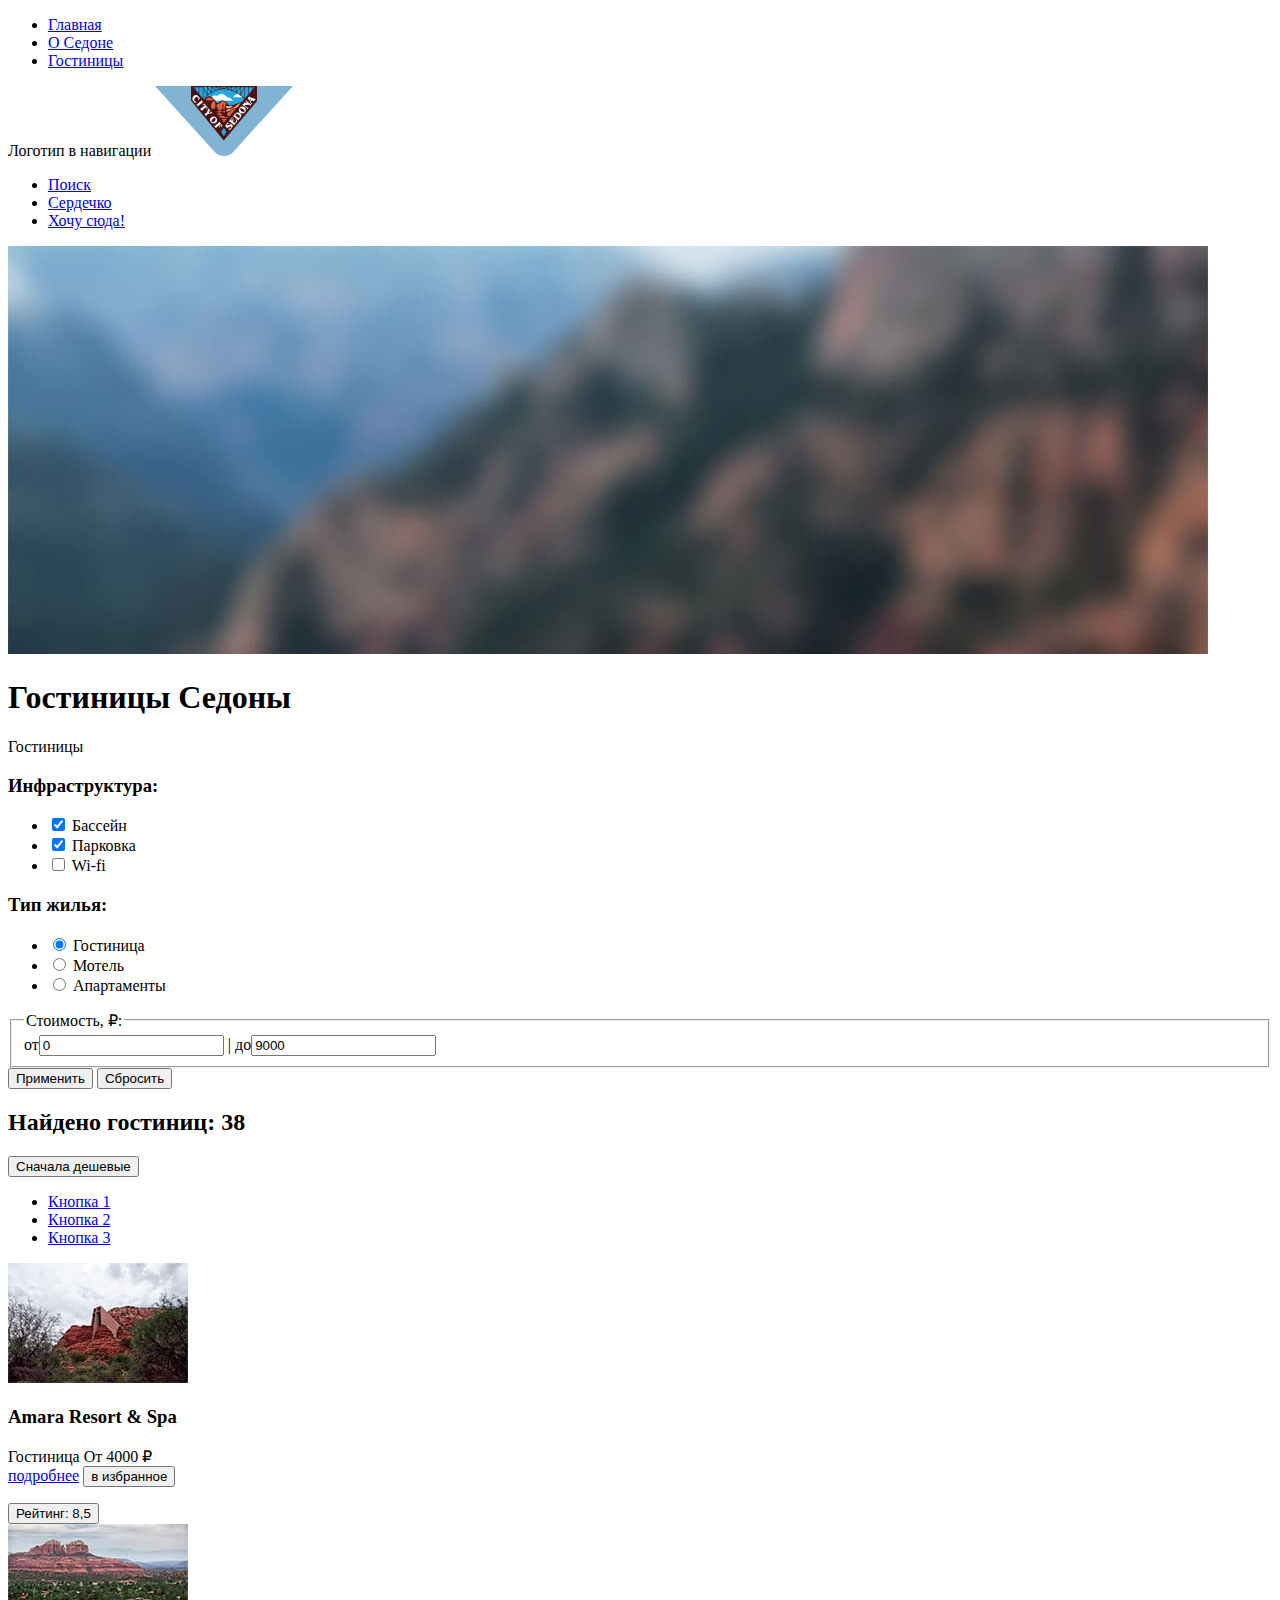
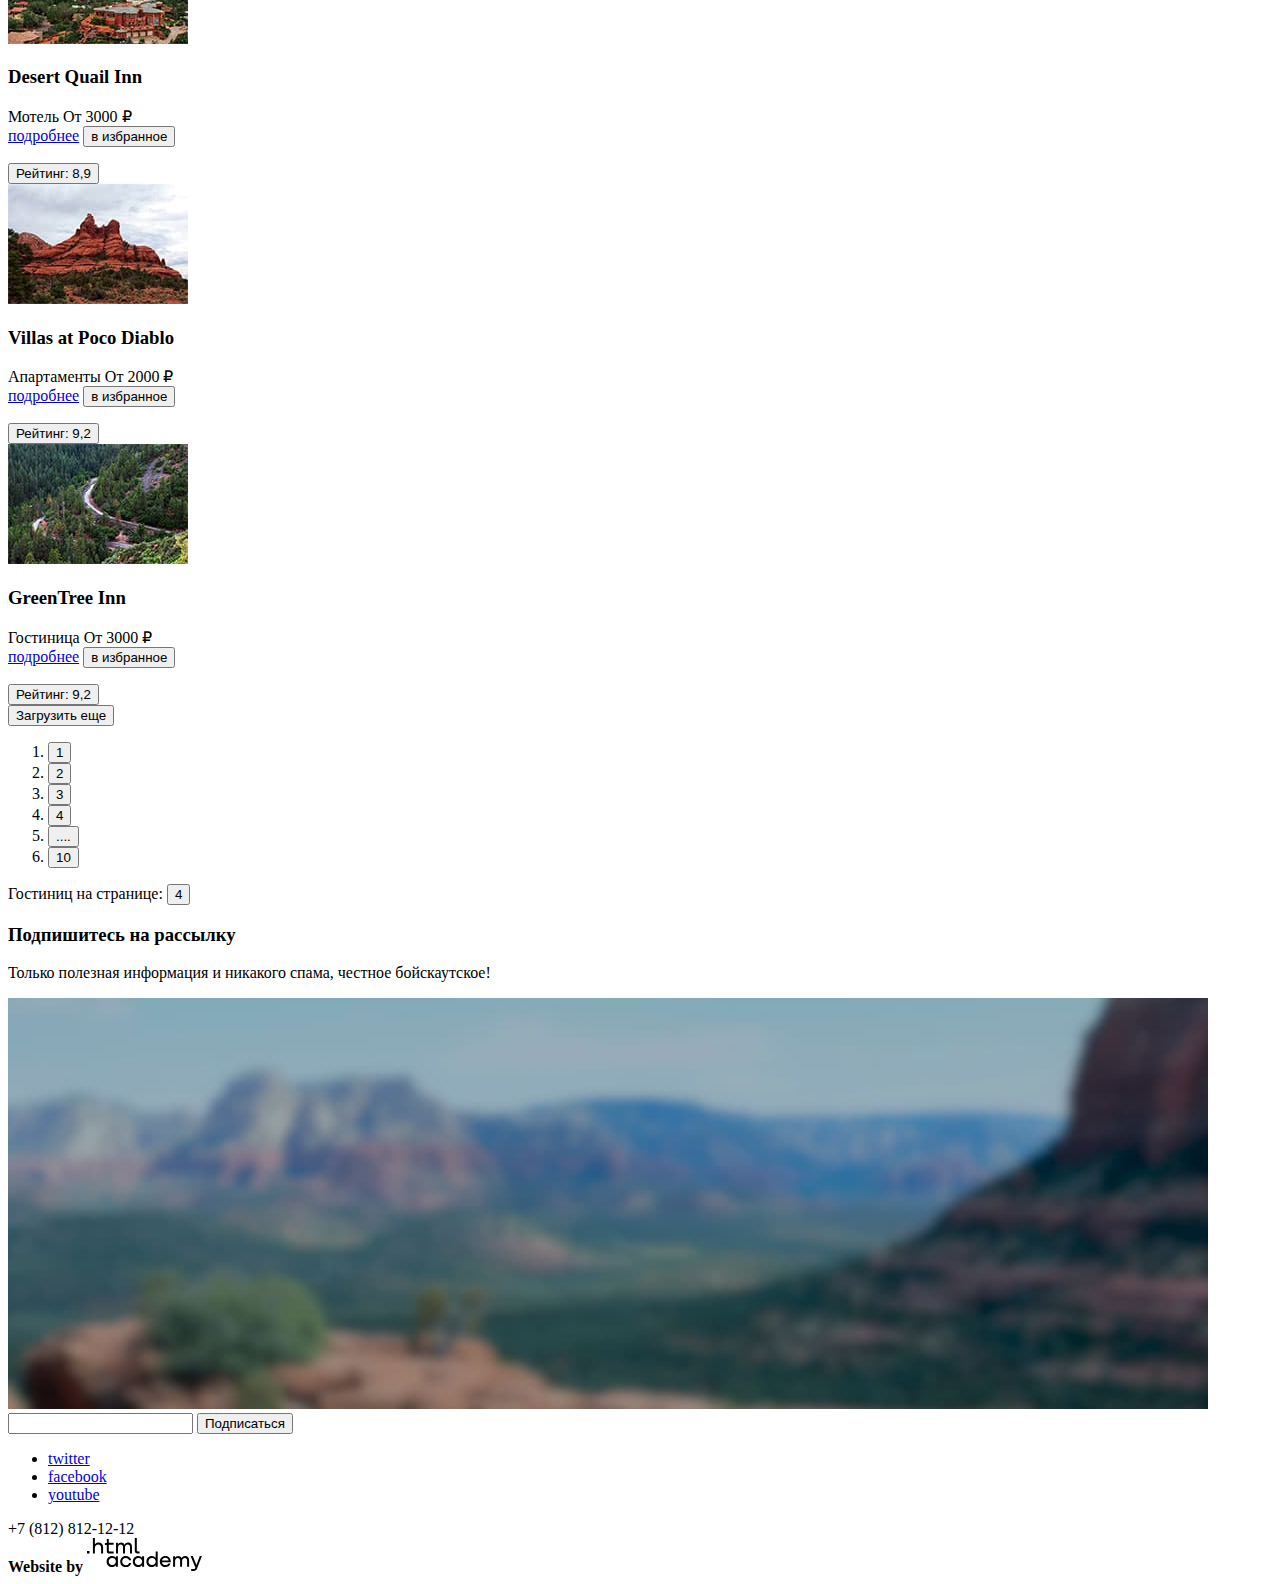
==== catalog.html @ 169a9fcb "Добавление графики и базовая стилизация" ====
<!DOCTYPE html>
<html lang="ru">
  <head>
    <meta charset="utf-8">
    <title>Каталог Седона</title>
  </head>
  <body>
    <header class="page-header">
      <nav class="navigation">
        <ul class="navigation-list">
          <li class="navigation-item">
            <a class="navigation-link" href="about.html">
              Главная
            </a>
          </li>
          <li class="navigation-item">
            <a class="navigation-link" href="catalog.html">
              О Седоне
            </a>
          </li>
          <li class="navigation-item">
            <a class="navigation-link" href="faq.html">
              Гостиницы
            </a>
          </li>
        </ul>
       
        <div class="navigation-item-logo">
          <span class="vissually-hidden">
            Логотип в навигации    
          </span>
          <a class="navigation-link-logo">
            <img class="navigation-logo" src="img/logo-sedona.svg" width="138" height="70" alt="Логотип">
          </a>
        </div>

        <ul class="navigation-list navigation-user">
          <li class="navigation-item">
            <a class="navigation-link" href="#">
              <span class="vissually-hidden">
                Поиск
              </span>
            </a>
          </li>
          <li class="navigation-item">
            <a class="navigation-link" href="#">
              <span class="vissually-hidden">
                Сердечко
              </span>
            </a>
          </li>
          <li class="navigation-item">
            <a class="navigation-link" href="#">
              <span class="vissually-hidden">
                Хочу сюда!
              </span>
            </a>
          </li>
        </ul>
      </nav>
    </header>

    <main class="page-catalog">
      <section class="filters">
        <img src="img/catalog/catalog-background.jpg" width="1200" height="408" alt="Фон «Sedona»">
        <h1>Гостиницы Седоны</h1>
        <p>Гостиницы</p>
        <form class="filters-form">    
          <div class="filters-infrastructure">
            <h3>Инфраструктура:</h3>
            <ul class="filters-list">
              <li class="filters-item">
                <input class="filters-input" type="checkbox" name="waterpool" id="filters-waterpool" checked>
                <label for="filters-waterpool">Бассейн</label>
              </li>
              <li class="filters-item">
                <input class="filters-input" type="checkbox" name="parking" id="filters-parking" checked>
                <label for="filters-parking">Парковка</label>                
              </li>
              <li class="filters-item">
                <input class="filters-input" type="checkbox" name="wi-fi" id="filters-wi-fi">
                <label for="filters-wi-fi">Wi-fi</label>                  
              </li>
            </ul>
          </div>

          <div class="filters-housing">
            <h3>Тип жилья:</h3>
            <ul class="filters-list">
              <li class="filters-item">
                <input class="filters-input" type="radio" name="waterpool" id="filters-waterpool" checked>
                <label for="filters-waterpool">Гостиница</label>
              </li>
              <li class="filters-item">
                <input class="filters-input" type="radio" name="parking" id="filters-parking">
                <label for="filters-parking">Мотель</label>                
              </li>
              <li class="filters-item">
                <input class="filters-input" type="radio" name="wi-fi" id="filters-wi-fi">
                <label for="filters-wi-fi">Апартаменты</label>                  
              </li>
            </ul>
          </div>

          <fieldset class="filters-by-price">
            <legend>Стоимость, ₽:</legend>
              <div class="filters-range">
                <div class="price-controls">
                  <label class="min-price">от<input name="min-price" type="text" value="0"></label> 
                  <span>|</span>
                  <label class="max-price">до<input name="max-price" type="text" value="9000"></label>
                </div>
                <div class="range-controls">
                  <div class="scale">
                    <div class="bar"></div>
                  </div>
                  <div class="toggle toggle-min"></div>
                  <div class="toggle toggle-max"></div>
                </div>
              </div>
          </fieldset>
        </form>  
        <div class="filters-button">
          <button class="button" type="submit">Применить</button>
          <button class="button" type="submit">Сбросить</button>
        </div>
      </section>
        
      <section class="sorting-block">      
        <h2>Найдено гостиниц: 38</h2>
        <div class="sorting-by-price">
          <button>Сначала дешевые</button>
        </div>
        <ul class="sorting-list">
          <li class="sorting-item">
            <a class="sorting-link" href="#">Кнопка 1</a>
          </li>
          <li class="sorting-item">
            <a class="sorting-link" href="#">Кнопка 2</a>
          </li>
          <li class="sorting-item">
            <a class="sorting-link" href="#">Кнопка 3</a>
          </li>
        </ul>
      </section>

      <section class="gallery">
        <section class="gallery-list">
          <div class="gallery-img">
            <img src="img/catalog/hotel-1.jpg" width="180" height="120" alt="Amara Resort & Spa">
          </div>
          <div class="gallery-item">
            <h3 class="gallery-title">Amara Resort & Spa</h3>
            <span class="gallery-hotel">Гостиница</span>
            <span class="gallery-hotel-price">От 4000 ₽</span>
          </div>
          <div class="gallery-hotel-info">
            <span class="gallery-details"><a href="#">подробнее</a></span>
            <span class="gallery-booking"><button class="button" type="submit">в избранное</button></span>
          </div>
          <div class="gallery-hotel-rating">
            <p class="gallery-rating-stars"></p>
            <button type="button" class="button">Рейтинг: 8,5</button>
          </div>    
        </section>

        <section class="gallery-list">
          <div class="gallery-img">
            <img src="img/catalog/hotel-2.jpg" width="180" height="120" alt="Desert Quail Inn">
          </div>
          <div class="gallery-item">
            <h3 class="gallery-title">Desert Quail Inn</h3>
            <span class="gallery-hotel">Мотель</span>
            <span class="gallery-hotel-price">От 3000 ₽</span>
          </div>
          <div class="gallery-hotel-info">
            <span class="gallery-details"><a href="#">подробнее</a></span>
            <span class="gallery-booking"><button class="button" type="submit">в избранное</button></span>
          </div>
          <div class="gallery-hotel-rating">
            <p class="gallery-rating-stars"></p>
            <button type="button" class="button">Рейтинг: 8,9</button>
          </div>    
        </section>

        <section class="gallery-list">
          <div class="gallery-img">
            <img src="img/catalog/hotel-3.jpg" width="180" height="120" alt="Villas at Poco Diablo">
          </div>
          <div class="gallery-item">
            <h3 class="gallery-title">Villas at Poco Diablo</h3>
            <span class="gallery-hotel">Апартаменты</span>
            <span class="gallery-hotel-price">От 2000 ₽</span>
          </div>
          <div class="gallery-hotel-info">
            <span class="gallery-details"><a href="#">подробнее</a></span>
            <span class="gallery-booking"><button class="button" type="submit">в избранное</button></span>
          </div>
          <div class="gallery-hotel-rating">
            <p class="gallery-rating-stars"></p>
            <button type="button" class="button">Рейтинг: 9,2</button>
          </div>    
        </section>

        <section class="gallery-list">
          <div class="gallery-img">
            <img src="img/catalog/hotel-4.jpg" width="180" height="120" alt="GreenTree Inn">
          </div>
          <div class="gallery-item">
            <h3 class="gallery-title">GreenTree Inn</h3>
            <span class="gallery-hotel">Гостиница</span>
            <span class="gallery-hotel-price">От 3000 ₽</span>
          </div>
          <div class="gallery-hotel-info">
            <span class="gallery-details"><a href="#">подробнее</a></span>
            <span class="gallery-booking"><button class="button" type="submit">в избранное</button></span>
          </div>
          <div class="gallery-hotel-rating">
            <p class="gallery-rating-stars"></p>
            <button type="button" class="button">Рейтинг: 9,2</button>
          </div>    
        </section>

        <section class="gallery-download">
          <button class="button" type="submit">Загрузить еще</button>
        </section>
      </section>

      <section class="slider-pagination">
        <ol class="slider-pagination-list">
          <li class="slider-pagination-item">
            <button class="slider-pagination-button slider-pagination-button-current" type="button">
              <span class="visually-hidden">1</span>
            </button>
          </li>
          <li class="slider-pagination-item">
            <button class="slider-pagination-button" type="button">
              <span class="visually-hidden">2</span>
            </button>
          </li>
          <li class="slider-pagination-item">
            <button class="slider-pagination-button" type="button">
              <span class="visually-hidden">3</span>
            </button>
          </li>
          <li class="slider-pagination-item">
            <button class="slider-pagination-button" type="button">
              <span class="visually-hidden">4</span>
            </button>
          </li>
          <li class="slider-pagination-item">
            <button class="slider-pagination-button" type="button">
              <span class="visually-hidden">....</span>
            </button>
          </li>
          <li class="slider-pagination-item">
            <button class="slider-pagination-button" type="button">
              <span class="visually-hidden">10</span>
            </button>
          </li>
        </ol>
        <span class="hotel-pages">Гостиниц на странице:</span>
        <span><button class="slider-pagination-button" type="button">4</span>
      </section>
    </main>

    <footer class="page-footer">
      <h3>Подпишитесь на рассылку</h3>
      <p>Только полезная информация и никакого спама, честное бойскаутское!</p>  
      <img src="img/footer-background.jpg" width="1200" height="411" alt="Картинка «Sedona»">    
      <form class="page-footer-subscription">
        <input type="text" name="subscribe">
        <button class="button" type="button">Подписаться</button>
      </form>
      <ul class="page-footer-socials">
        <li><a class="social-button" href="#"><span class="visually-hidden">twitter</span></a></li>
        <li><a class="social-button" href="#"><span class="visually-hidden">facebook</span></a></li>
        <li><a class="social-button" href="#"><span class="visually-hidden">youtube</span></a></li>
      </ul>
      <div>
        <span class="page-footer-telephone">+7 (812) 812-12-12</span>
      </div>
      <div class="footer-copyright">
        <b>Website by</b>
        <a class="button" href="#">
          <img src="img/logo-htmlacademy.svg" width="115" height="34" alt="Логотип HTML Academy">
        </a>
      </div>
    </footer>
  </body>
</html>
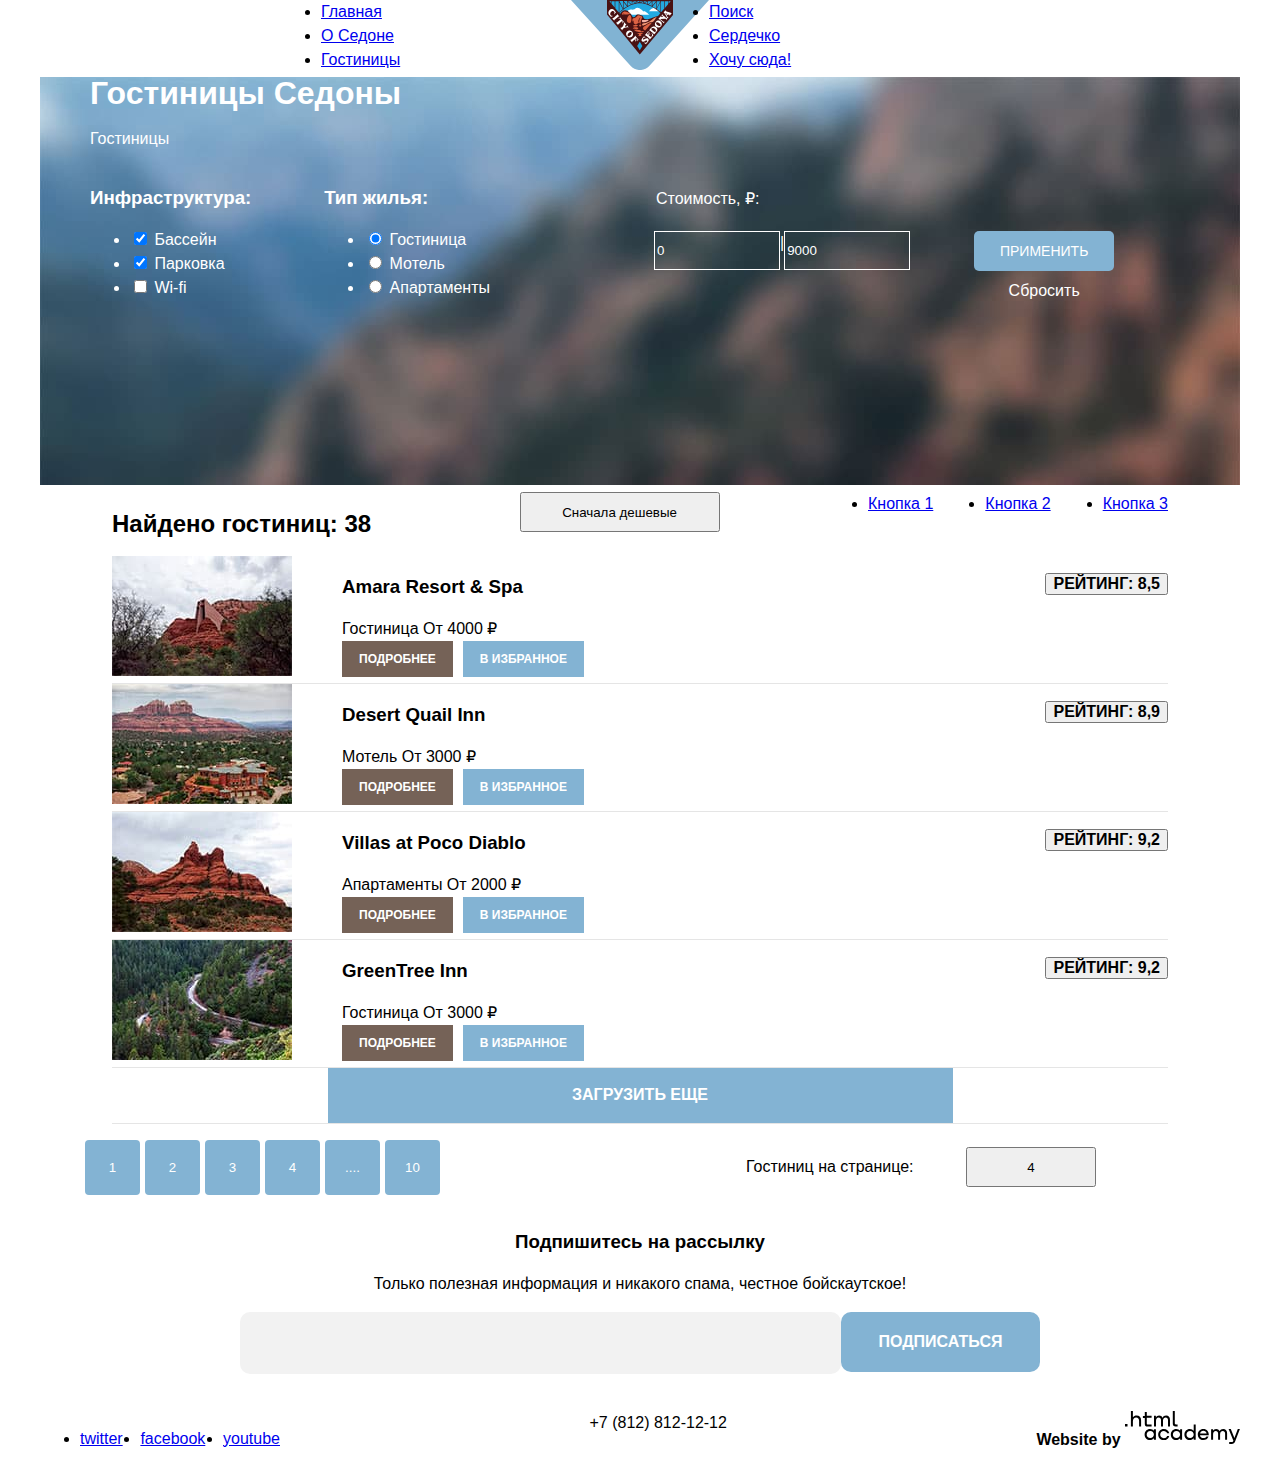
==== commit a057e100: "Задание №4 Сетки страниц на флексах" ====
--- a/catalog.html
+++ b/catalog.html
@@ -3,288 +3,315 @@
   <head>
     <meta charset="utf-8">
     <title>Каталог Седона</title>
+    <link rel="stylesheet" href="styles/styles.css">
   </head>
   <body>
     <header class="page-header">
-      <nav class="navigation">
-        <ul class="navigation-list">
-          <li class="navigation-item">
-            <a class="navigation-link" href="about.html">
-              Главная
+      <div class="page-container">
+        <nav class="navigation">
+          <ul class="navigation-list">
+            <li class="navigation-item">
+              <a class="navigation-link" href="about.html">
+                Главная
+              </a>
+            </li>
+            <li class="navigation-item">
+              <a class="navigation-link" href="catalog.html">
+                О Седоне
+              </a>
+            </li>
+            <li class="navigation-item">
+              <a class="navigation-link" href="faq.html">
+                Гостиницы
+              </a>
+            </li>
+          </ul>
+       
+          <div class="navigation-item-logo">
+            <a class="navigation-link-logo" href="index.html">
+              <img class="navigation-logo" src="img/logo-sedona.svg" width="138" height="70" alt="Логотип">
             </a>
-          </li>
-          <li class="navigation-item">
-            <a class="navigation-link" href="catalog.html">
-              О Седоне
+          </div>
+
+          <ul class="navigation-list navigation-user">
+            <li class="navigation-item">
+              <a class="navigation-link" href="#">
+                <span class="vissually-hidden">
+                  Поиск
+                </span>
+              </a>
+            </li>
+            <li class="navigation-item">
+              <a class="navigation-link" href="#">
+                <span class="vissually-hidden">
+                  Сердечко
+                </span>
+              </a>
+            </li>
+            <li class="navigation-item">
+              <a class="navigation-link" href="#">
+                <span class="vissually-hidden">
+                  Хочу сюда!
+                </span>
+              </a>
+            </li>
+          </ul>
+        </nav>
+      </div>
+    </header>
+
+    <main class="main-container main-catalog">
+      <div class="page-container">
+        <div class="catalog-sedona-image">
+          <img src="img/catalog/catalog-background.jpg" width="1200" height="408" alt="Фон «Sedona»">
+        </div>
+        <section class="filters">
+          <div class="filters-form-wrapper"> 
+            <h1>Гостиницы Седоны</h1>
+            <p>Гостиницы</p>
+            <form class="filters-form"> 
+              <div class="filters-form-first"> 
+                <div class="filters-infrastructure">
+                  <h3>Инфраструктура:</h3>
+                  <ul class="filters-list">
+                    <li class="filters-item">
+                      <input class="filters-input" type="checkbox" name="waterpool" id="filters-waterpool" checked>
+                      <label for="filters-waterpool">Бассейн</label>
+                    </li>
+                    <li class="filters-item">
+                      <input class="filters-input" type="checkbox" name="parking" id="filters-parking" checked>
+                      <label for="filters-parking">Парковка</label>                
+                    </li>
+                    <li class="filters-item">
+                      <input class="filters-input" type="checkbox" name="wi-fi" id="filters-wi-fi">
+                      <label for="filters-wi-fi">Wi-fi</label>                  
+                    </li>
+                  </ul>
+                </div>
+
+                <div class="filters-housing">
+                  <h3>Тип жилья:</h3>
+                  <ul class="filters-list">
+                    <li class="filters-item">
+                      <input class="filters-input" type="radio" name="waterpool" id="filters-waterpool" checked>
+                      <label for="filters-waterpool">Гостиница</label>
+                    </li>
+                    <li class="filters-item">
+                      <input class="filters-input" type="radio" name="parking" id="filters-parking">
+                      <label for="filters-parking">Мотель</label>                
+                    </li>
+                    <li class="filters-item">
+                      <input class="filters-input" type="radio" name="wi-fi" id="filters-wi-fi">
+                      <label for="filters-wi-fi">Апартаменты</label>                  
+                    </li>
+                  </ul>
+                </div>
+              </div>
+
+              <div class="filter-form-second">
+                <fieldset class="filters-by-price">
+                  <legend>Стоимость, ₽:</legend>
+                  <div class="filters-range">
+                    <div class="price-controls">
+                      <label class="min-price"><input name="min-price" type="text" value="0"></label> 
+                      <span>|</span>
+                      <label class="max-price"><input name="max-price" type="text" value="9000"></label>
+                    </div>
+                    <div class="range-controls">
+                      <div class="scale">
+                        <div class="bar"></div>
+                      </div>
+                      <div class="toggle toggle-min"></div>
+                      <div class="toggle toggle-max"></div>
+                    </div>
+                  </div>
+                </fieldset> 
+                
+                <div class="filters-button">
+                  <button class="button filters-btn filters-button-apply" type="submit">Применить</button>
+                  <button class="button filters-btn filters-button-reset" type="submit">Сбросить</button>
+                </div>
+              </div>
+            </form>
+          </div>
+        </section>
+
+        <section class="sorting-block">      
+          <h2>Найдено гостиниц: 38</h2>
+          <div class="sorting-by-type">
+            <button class="sorting-button">Сначала дешевые</button>
+          </div>
+          <ul class="sorting-list">
+            <li class="sorting-item">
+              <a class="sorting-link" href="#">Кнопка 1</a>
+            </li>
+            <li class="sorting-item">
+              <a class="sorting-link" href="#">Кнопка 2</a>
+            </li>
+            <li class="sorting-item">
+              <a class="sorting-link" href="#">Кнопка 3</a>
+            </li>
+          </ul>
+        </section>
+
+        <section class="gallery">
+          <section class="gallery-list">
+            <div class="gallery-img">
+              <img src="img/catalog/hotel-1.jpg" width="180" height="120" alt="Amara Resort & Spa">
+            </div>
+            <div class="gallery-item">
+              <h3 class="gallery-title">Amara Resort & Spa</h3>
+              <span class="gallery-hotel">Гостиница</span>
+              <span class="gallery-hotel-price">От 4000 ₽</span>
+            
+              <div class="gallery-hotel-info">
+                <div class="gallery-details"><a href="#">подробнее</a></div>
+                <div class="gallery-booking"><button class="button gallery-btn" type="submit">в избранное</button></div>
+              </div>
+            </div>
+            <div class="gallery-hotel-rating">
+              <p class="gallery-rating-stars"></p>
+              <button type="button" class="button">Рейтинг: 8,5</button>
+            </div>    
+          </section>
+
+          <section class="gallery-list">
+            <div class="gallery-img">
+              <img src="img/catalog/hotel-2.jpg" width="180" height="120" alt="Desert Quail Inn">
+            </div>
+            <div class="gallery-item">
+              <h3 class="gallery-title">Desert Quail Inn</h3>
+              <span class="gallery-hotel">Мотель</span>
+              <span class="gallery-hotel-price">От 3000 ₽</span>
+            
+              <div class="gallery-hotel-info">
+                <div class="gallery-details"><a href="#">подробнее</a></div>
+                <div class="gallery-booking"><button class="button gallery-btn" type="submit">в избранное</button></div>
+              </div>
+            </div>
+            <div class="gallery-hotel-rating">
+              <p class="gallery-rating-stars"></p>
+              <button type="button" class="button">Рейтинг: 8,9</button>
+            </div>    
+          </section>
+
+          <section class="gallery-list">
+            <div class="gallery-img">
+              <img src="img/catalog/hotel-3.jpg" width="180" height="120" alt="Villas at Poco Diablo">
+            </div>
+            <div class="gallery-item">
+              <h3 class="gallery-title">Villas at Poco Diablo</h3>
+              <span class="gallery-hotel">Апартаменты</span>
+              <span class="gallery-hotel-price">От 2000 ₽</span>
+            
+              <div class="gallery-hotel-info">
+                <div class="gallery-details"><a href="#">подробнее</a></div>
+                <div class="gallery-booking"><button class="button gallery-btn" type="submit">в избранное</button></div>
+              </div>
+            </div>
+            <div class="gallery-hotel-rating">
+              <p class="gallery-rating-stars"></p>
+              <button type="button" class="button">Рейтинг: 9,2</button>
+            </div>    
+          </section>
+
+          <section class="gallery-list">
+            <div class="gallery-img">
+              <img src="img/catalog/hotel-4.jpg" width="180" height="120" alt="GreenTree Inn">
+            </div>
+            <div class="gallery-item">
+              <h3 class="gallery-title">GreenTree Inn</h3>
+              <span class="gallery-hotel">Гостиница</span>
+              <span class="gallery-hotel-price">От 3000 ₽</span>
+            
+              <div class="gallery-hotel-info">
+                <div class="gallery-details"><a href="#">подробнее</a></div>
+                <div class="gallery-booking"><button class="button gallery-btn" type="submit">в избранное</button></div>
+              </div>
+            </div>
+            <div class="gallery-hotel-rating">
+              <p class="gallery-rating-stars"></p>
+              <button type="button" class="button">Рейтинг: 9,2</button>
+            </div>    
+          </section>
+
+          <section class="gallery-download">
+            <button class="button download-btn" type="submit">Загрузить еще</button>
+          </section>
+        </section>
+
+        <section class="slider-pagination">
+          <ul class="slider-pagination-list">
+            <li class="slider-pagination-item">
+              <button class="slider-pagination-button pagination-button-current" type="button">
+                <span class="visually-hidden">1</span>
+              </button>
+            </li>
+            <li class="slider-pagination-item">
+              <button class="slider-pagination-button" type="button">
+                <span class="visually-hidden">2</span>
+              </button>
+            </li>
+            <li class="slider-pagination-item">
+              <button class="slider-pagination-button" type="button">
+                <span class="visually-hidden">3</span>
+              </button>
+            </li>
+            <li class="slider-pagination-item">
+              <button class="slider-pagination-button" type="button">
+                <span class="visually-hidden">4</span>
+              </button>
+            </li>
+            <li class="slider-pagination-item">
+              <button class="slider-pagination-button" type="button">
+                <span class="visually-hidden">....</span>
+              </button>
+            </li>
+            <li class="slider-pagination-item">
+              <button class="slider-pagination-button" type="button">
+                <span class="visually-hidden">10</span>
+              </button>
+            </li>
+          </ul>
+          <div class="hotel-pages">
+            <span class="hotel-pages-item">Гостиниц на странице:</span>
+            <span><button class="hotel-pagination-button" type="button">4</button></span>
+          </div>
+        </section>
+        
+        <section class="subscription-container">
+          <div class="subscription">
+            <div class="subscription-item">
+              <h3>Подпишитесь на рассылку</h3>
+              <p>Только полезная информация и никакого спама, честное бойскаутское!</p>
+              <form class="page-subscription">
+                <input class="page-subscription-input" type="text" name="subscribe">
+                <button class="button button-subscription" type="button">Подписаться</button>
+              </form>
+            </div>
+          </div>
+        </section>
+      </div>
+    </main>
+
+    <footer class="page-footer">
+      <div class="page-container">
+        <section class="footer-section">
+          <ul class="page-footer-socials">
+            <li><a class="social-button" href="#"><span class="visually-hidden">twitter</span></a></li>
+            <li><a class="social-button" href="#"><span class="visually-hidden">facebook</span></a></li>
+            <li><a class="social-button" href="#"><span class="visually-hidden">youtube</span></a></li>
+          </ul>
+          <div>
+            <span class="page-footer-telephone">+7 (812) 812-12-12</span>
+          </div>
+          <div class="footer-copyright">
+            <b>Website by</b>
+            <a class="button" href="#">
+              <img src="img/logo-htmlacademy.svg" width="115" height="34" alt="Логотип HTML Academy">
             </a>
-          </li>
-          <li class="navigation-item">
-            <a class="navigation-link" href="faq.html">
-              Гостиницы
-            </a>
-          </li>
-        </ul>
-       
-        <div class="navigation-item-logo">
-          <span class="vissually-hidden">
-            Логотип в навигации    
-          </span>
-          <a class="navigation-link-logo">
-            <img class="navigation-logo" src="img/logo-sedona.svg" width="138" height="70" alt="Логотип">
-          </a>
-        </div>
-
-        <ul class="navigation-list navigation-user">
-          <li class="navigation-item">
-            <a class="navigation-link" href="#">
-              <span class="vissually-hidden">
-                Поиск
-              </span>
-            </a>
-          </li>
-          <li class="navigation-item">
-            <a class="navigation-link" href="#">
-              <span class="vissually-hidden">
-                Сердечко
-              </span>
-            </a>
-          </li>
-          <li class="navigation-item">
-            <a class="navigation-link" href="#">
-              <span class="vissually-hidden">
-                Хочу сюда!
-              </span>
-            </a>
-          </li>
-        </ul>
-      </nav>
-    </header>
-
-    <main class="page-catalog">
-      <section class="filters">
-        <img src="img/catalog/catalog-background.jpg" width="1200" height="408" alt="Фон «Sedona»">
-        <h1>Гостиницы Седоны</h1>
-        <p>Гостиницы</p>
-        <form class="filters-form">    
-          <div class="filters-infrastructure">
-            <h3>Инфраструктура:</h3>
-            <ul class="filters-list">
-              <li class="filters-item">
-                <input class="filters-input" type="checkbox" name="waterpool" id="filters-waterpool" checked>
-                <label for="filters-waterpool">Бассейн</label>
-              </li>
-              <li class="filters-item">
-                <input class="filters-input" type="checkbox" name="parking" id="filters-parking" checked>
-                <label for="filters-parking">Парковка</label>                
-              </li>
-              <li class="filters-item">
-                <input class="filters-input" type="checkbox" name="wi-fi" id="filters-wi-fi">
-                <label for="filters-wi-fi">Wi-fi</label>                  
-              </li>
-            </ul>
-          </div>
-
-          <div class="filters-housing">
-            <h3>Тип жилья:</h3>
-            <ul class="filters-list">
-              <li class="filters-item">
-                <input class="filters-input" type="radio" name="waterpool" id="filters-waterpool" checked>
-                <label for="filters-waterpool">Гостиница</label>
-              </li>
-              <li class="filters-item">
-                <input class="filters-input" type="radio" name="parking" id="filters-parking">
-                <label for="filters-parking">Мотель</label>                
-              </li>
-              <li class="filters-item">
-                <input class="filters-input" type="radio" name="wi-fi" id="filters-wi-fi">
-                <label for="filters-wi-fi">Апартаменты</label>                  
-              </li>
-            </ul>
-          </div>
-
-          <fieldset class="filters-by-price">
-            <legend>Стоимость, ₽:</legend>
-              <div class="filters-range">
-                <div class="price-controls">
-                  <label class="min-price">от<input name="min-price" type="text" value="0"></label> 
-                  <span>|</span>
-                  <label class="max-price">до<input name="max-price" type="text" value="9000"></label>
-                </div>
-                <div class="range-controls">
-                  <div class="scale">
-                    <div class="bar"></div>
-                  </div>
-                  <div class="toggle toggle-min"></div>
-                  <div class="toggle toggle-max"></div>
-                </div>
-              </div>
-          </fieldset>
-        </form>  
-        <div class="filters-button">
-          <button class="button" type="submit">Применить</button>
-          <button class="button" type="submit">Сбросить</button>
-        </div>
-      </section>
-        
-      <section class="sorting-block">      
-        <h2>Найдено гостиниц: 38</h2>
-        <div class="sorting-by-price">
-          <button>Сначала дешевые</button>
-        </div>
-        <ul class="sorting-list">
-          <li class="sorting-item">
-            <a class="sorting-link" href="#">Кнопка 1</a>
-          </li>
-          <li class="sorting-item">
-            <a class="sorting-link" href="#">Кнопка 2</a>
-          </li>
-          <li class="sorting-item">
-            <a class="sorting-link" href="#">Кнопка 3</a>
-          </li>
-        </ul>
-      </section>
-
-      <section class="gallery">
-        <section class="gallery-list">
-          <div class="gallery-img">
-            <img src="img/catalog/hotel-1.jpg" width="180" height="120" alt="Amara Resort & Spa">
-          </div>
-          <div class="gallery-item">
-            <h3 class="gallery-title">Amara Resort & Spa</h3>
-            <span class="gallery-hotel">Гостиница</span>
-            <span class="gallery-hotel-price">От 4000 ₽</span>
-          </div>
-          <div class="gallery-hotel-info">
-            <span class="gallery-details"><a href="#">подробнее</a></span>
-            <span class="gallery-booking"><button class="button" type="submit">в избранное</button></span>
-          </div>
-          <div class="gallery-hotel-rating">
-            <p class="gallery-rating-stars"></p>
-            <button type="button" class="button">Рейтинг: 8,5</button>
-          </div>    
-        </section>
-
-        <section class="gallery-list">
-          <div class="gallery-img">
-            <img src="img/catalog/hotel-2.jpg" width="180" height="120" alt="Desert Quail Inn">
-          </div>
-          <div class="gallery-item">
-            <h3 class="gallery-title">Desert Quail Inn</h3>
-            <span class="gallery-hotel">Мотель</span>
-            <span class="gallery-hotel-price">От 3000 ₽</span>
-          </div>
-          <div class="gallery-hotel-info">
-            <span class="gallery-details"><a href="#">подробнее</a></span>
-            <span class="gallery-booking"><button class="button" type="submit">в избранное</button></span>
-          </div>
-          <div class="gallery-hotel-rating">
-            <p class="gallery-rating-stars"></p>
-            <button type="button" class="button">Рейтинг: 8,9</button>
-          </div>    
-        </section>
-
-        <section class="gallery-list">
-          <div class="gallery-img">
-            <img src="img/catalog/hotel-3.jpg" width="180" height="120" alt="Villas at Poco Diablo">
-          </div>
-          <div class="gallery-item">
-            <h3 class="gallery-title">Villas at Poco Diablo</h3>
-            <span class="gallery-hotel">Апартаменты</span>
-            <span class="gallery-hotel-price">От 2000 ₽</span>
-          </div>
-          <div class="gallery-hotel-info">
-            <span class="gallery-details"><a href="#">подробнее</a></span>
-            <span class="gallery-booking"><button class="button" type="submit">в избранное</button></span>
-          </div>
-          <div class="gallery-hotel-rating">
-            <p class="gallery-rating-stars"></p>
-            <button type="button" class="button">Рейтинг: 9,2</button>
-          </div>    
-        </section>
-
-        <section class="gallery-list">
-          <div class="gallery-img">
-            <img src="img/catalog/hotel-4.jpg" width="180" height="120" alt="GreenTree Inn">
-          </div>
-          <div class="gallery-item">
-            <h3 class="gallery-title">GreenTree Inn</h3>
-            <span class="gallery-hotel">Гостиница</span>
-            <span class="gallery-hotel-price">От 3000 ₽</span>
-          </div>
-          <div class="gallery-hotel-info">
-            <span class="gallery-details"><a href="#">подробнее</a></span>
-            <span class="gallery-booking"><button class="button" type="submit">в избранное</button></span>
-          </div>
-          <div class="gallery-hotel-rating">
-            <p class="gallery-rating-stars"></p>
-            <button type="button" class="button">Рейтинг: 9,2</button>
-          </div>    
-        </section>
-
-        <section class="gallery-download">
-          <button class="button" type="submit">Загрузить еще</button>
-        </section>
-      </section>
-
-      <section class="slider-pagination">
-        <ol class="slider-pagination-list">
-          <li class="slider-pagination-item">
-            <button class="slider-pagination-button slider-pagination-button-current" type="button">
-              <span class="visually-hidden">1</span>
-            </button>
-          </li>
-          <li class="slider-pagination-item">
-            <button class="slider-pagination-button" type="button">
-              <span class="visually-hidden">2</span>
-            </button>
-          </li>
-          <li class="slider-pagination-item">
-            <button class="slider-pagination-button" type="button">
-              <span class="visually-hidden">3</span>
-            </button>
-          </li>
-          <li class="slider-pagination-item">
-            <button class="slider-pagination-button" type="button">
-              <span class="visually-hidden">4</span>
-            </button>
-          </li>
-          <li class="slider-pagination-item">
-            <button class="slider-pagination-button" type="button">
-              <span class="visually-hidden">....</span>
-            </button>
-          </li>
-          <li class="slider-pagination-item">
-            <button class="slider-pagination-button" type="button">
-              <span class="visually-hidden">10</span>
-            </button>
-          </li>
-        </ol>
-        <span class="hotel-pages">Гостиниц на странице:</span>
-        <span><button class="slider-pagination-button" type="button">4</span>
-      </section>
-    </main>
-
-    <footer class="page-footer">
-      <h3>Подпишитесь на рассылку</h3>
-      <p>Только полезная информация и никакого спама, честное бойскаутское!</p>  
-      <img src="img/footer-background.jpg" width="1200" height="411" alt="Картинка «Sedona»">    
-      <form class="page-footer-subscription">
-        <input type="text" name="subscribe">
-        <button class="button" type="button">Подписаться</button>
-      </form>
-      <ul class="page-footer-socials">
-        <li><a class="social-button" href="#"><span class="visually-hidden">twitter</span></a></li>
-        <li><a class="social-button" href="#"><span class="visually-hidden">facebook</span></a></li>
-        <li><a class="social-button" href="#"><span class="visually-hidden">youtube</span></a></li>
-      </ul>
-      <div>
-        <span class="page-footer-telephone">+7 (812) 812-12-12</span>
-      </div>
-      <div class="footer-copyright">
-        <b>Website by</b>
-        <a class="button" href="#">
-          <img src="img/logo-htmlacademy.svg" width="115" height="34" alt="Логотип HTML Academy">
-        </a>
+          </div>
+        </section>
       </div>
     </footer>
   </body>
--- a/styles/styles.css
+++ b/styles/styles.css
@@ -0,0 +1,431 @@
+@font-face {
+  font-family: "PT Sans";
+  font-style: normal;
+  font-weight: 400;
+  src: url("fonts/ptsans-400.woff2") format("woff2");
+  font-display: swap;
+}
+
+@font-face {
+  font-family: "PT Sans";
+  font-style: normal;
+  font-weight: 700;
+  src: url("fonts/ptsans-700.woff2") format("woff2");
+  font-display: swap;
+}
+
+html {
+  height: 100%;
+}
+
+body {
+  display: flex;
+  flex-direction: column;
+  margin: 0;
+  min-height: 100%;
+  font-family: "PT Sans", sans-serif;
+  font-size: 16px;
+  line-height: 24px;
+  color: #000000;
+  background-color: #ffffff;
+}
+
+.button {
+  font-family: inherit;
+  font-size: 16px;
+  line-height: 16px;
+  font-weight: 700;
+  text-align: center;
+  color: #000000;
+  text-decoration: none;
+  text-transform: uppercase;
+}
+
+.page-container {
+  width: 1200px;
+  margin: 0 auto; 
+}
+
+/*header*/
+
+.navigation {
+  display: flex;
+  justify-content: center;
+}
+
+.navigation-list {
+  width: 250px;
+  margin: 0;
+  padding: 0;
+}
+
+.navigation-user {
+  width: 250px;
+}
+
+.main-container {
+  flex-grow: 1;
+}
+
+
+/*main-index*/
+
+.index-background {
+  position: relative;
+}
+
+.welcome-image {
+  position: absolute;
+  top: 60px;
+  left: 372px;
+  width: 458px;
+  height: 352px;
+  background-image: url(../img/welcome.png);
+  background-repeat: no-repeat;
+  background-position: 50% 50%;
+  background-size: 458px;
+  text-align: center;
+}
+
+.vector-image {
+  position: absolute;
+  top: 474px;
+  width: 1200px;
+  min-height: 57px;
+  margin: 0 auto;
+  background-image: url(../img/vector.png);
+  background-repeat: no-repeat;
+}
+
+.main-text {
+  text-align:  center;
+}
+
+.advantage-first {
+  display: flex;
+  justify-content: center;
+}
+
+.advantage-first-item,
+.advantage-third-item {
+  width: 400px;
+  text-align: center;
+  background-color: #83B3D3;
+}
+
+.advantage-list {
+  display: flex;
+  justify-content: space-between; 
+  margin: 0;
+  padding: 0;
+}
+
+.advantage-item {
+  width: 400px;
+  text-align: center;
+}
+
+.advantage-second-house,
+.advantage-second-souvenir {
+  background-color: rgba(131, 179, 211, 0.12);
+}
+
+.advantage-third {
+  display: flex;
+  flex-direction: row-reverse;
+  justify-content: center;
+}
+
+.advantage-title,
+.advantage-number,
+.advantage-description {
+  color: #ffffff;
+}
+
+.advantage-forth-area,
+.advantage-forth-tourists {
+  background-color: rgba(131, 179, 211, 0.12);
+}
+
+.advantage-forth-road {
+  background-color: rgba(131, 179, 211, 0.2);
+}
+
+.modal-search {
+  width: 1200px;
+  margin: 0 auto;
+  text-align: center;
+}
+
+.button-modal {
+  width: 575px;
+  height: 60px;
+  color: #ffffff;
+  background-color: rgba(117, 98, 87, 1);
+  border: none;
+  border-radius: 10px;
+}
+
+.subscription {
+  width: 1200px;
+  position: relative;
+}
+
+.subscription-item {
+  width: 800px;
+  position: absolute;
+  left: 200px;
+  text-align: center;
+}
+
+/*.subscription-item h3,
+.subscription-item p {
+  color: #ffffff;
+}*/
+
+.button-subscription {
+  color: #ffffff;
+}
+
+/*footer*/
+
+.footer-section {
+  display: flex;
+  justify-content: space-between;
+}
+
+.page-footer-socials {
+  display: flex;
+  justify-content: space-between;
+  width: 200px;
+}
+
+/*page-calalog*/
+
+.catalog-sedona-image {
+  position: relative;
+}
+
+
+
+.filters-form-wrapper {
+  position:  absolute;
+  top:  60px;
+  color: #ffffff;
+}
+
+.filters-form-wrapper h1,
+.filters-form-wrapper p {
+  margin-left: 50px;
+}
+
+.filters-form {
+  display: flex;
+  justify-content: space-between;
+  width: 1000px;
+}
+
+.filters-form-first {
+  display: flex;
+  justify-content: space-between;
+  width: 400px;
+  margin-left: 50px;
+}
+
+.filter-form-second {
+  display: flex;
+  width: 400px;
+  margin-top: 20px;
+}
+
+.filters-by-price {
+  border: none;
+}
+
+.filters-range {
+  margin-top: 15px;
+}
+
+.price-controls {
+  display: flex;
+}
+
+.price-controls input {
+  width: 120px;
+  height: 35px;
+  color: #ffffff;
+  background-color:  transparent;
+  border: 1px solid #ffffff;
+}
+
+.filters-button {
+  margin: 44px 0 0 50px;
+}
+
+.filters-btn {
+  width: 140px;
+  height: 40px;
+  font-size: 12px;
+  color:  #ffffff;
+}
+
+.filters-button-apply {
+  background-color: rgba(131, 179, 211, 1);
+  border: none;
+  border-radius: 5px;
+  font-size: 14px;
+  font-weight:  normal;
+}
+
+.filters-button-reset {
+  background-color:  transparent;
+  border: none;
+  text-transform: capitalize;
+  font-size: 16px;
+  font-weight:  normal;
+}
+
+.sorting-block {
+  display: flex;
+  justify-content: space-between;
+  width: 1056px;
+  margin: 0 auto;
+}
+
+.sorting-button {
+  width: 200px;
+  height: 40px;
+}
+
+.sorting-list {
+  display: flex;
+  justify-content: space-between;
+  width: 300px;
+  margin: 0;
+  padding: 0;
+}
+
+.gallery {
+  width: 1056px;
+  margin: 0 auto;
+}
+
+.gallery-list {
+  display: flex;
+  border-bottom: 1px solid rgba(229, 229, 229, 1);
+}
+
+.gallery-item {
+  margin-left: 50px;
+}
+
+.gallery-hotel-info {
+  display: flex;
+}
+
+.gallery-details {
+  padding: 6px 17px;
+  font-size: 12px;
+  font-weight: 700;
+  text-transform: uppercase;
+  text-align: center;
+  background-color: rgba(117, 98, 87, 1);
+}
+
+.gallery-details a {
+  color: #ffffff;
+  text-decoration:  none;
+}
+
+.gallery-btn {
+  margin-left: 10px;
+  padding: 10px 17px;
+  font-size: 12px;
+  color: #ffffff;
+  font-weight: 700;
+  text-transform: uppercase;
+  text-align: center;
+  background-color: rgba(131, 179, 211, 1);
+  border: none;
+}
+
+.gallery-hotel-rating {
+  margin-left: auto;
+}
+
+.gallery-download {
+  display: flex;
+  justify-content: center;
+  border-bottom: 1px solid rgba(229, 229, 229, 1);
+}
+
+.download-btn {
+  width: 625px;
+  height: 55px;
+  color: #ffffff;
+  background-color: rgba(131, 179, 211, 1);
+  border: none;
+}
+
+.slider-pagination {
+  display: flex;
+  justify-content: space-between;
+  width: 1056px;
+}
+
+.slider-pagination-list {
+  display: flex;
+  list-style: none;
+  
+}
+
+.pagination-button-current {
+  background-color: rgba(242, 242, 242, 1);
+}
+
+.slider-pagination-button {
+  margin-left: 5px;
+  width: 55px;
+  height: 55px;
+  color: #ffffff;
+  background-color: rgba(131, 179, 211, 1);
+  border: none;
+  border-radius: 4px;
+}
+
+.hotel-pages {
+  display: flex;
+  justify-content: space-between;
+  align-items: center;
+  width: 350px;
+}
+
+.hotel-pagination-button {
+  width: 130px;
+  height: 40px;
+}
+
+.subscription-container {
+  width: 1056px;
+  height: 200px;
+}
+
+.page-subscription {
+  display: flex;
+}
+
+.page-subscription-input {
+  width: 600px;
+  height: 60px;
+  background-color: rgba(242, 242, 242, 1);
+  border: none;
+  border-radius: 10px;
+}
+
+.button-subscription {
+  width: 200px;
+  height: 60px;
+  background-color: rgba(131, 179, 211, 1);
+  border: none;
+  border-radius: 10px;
+}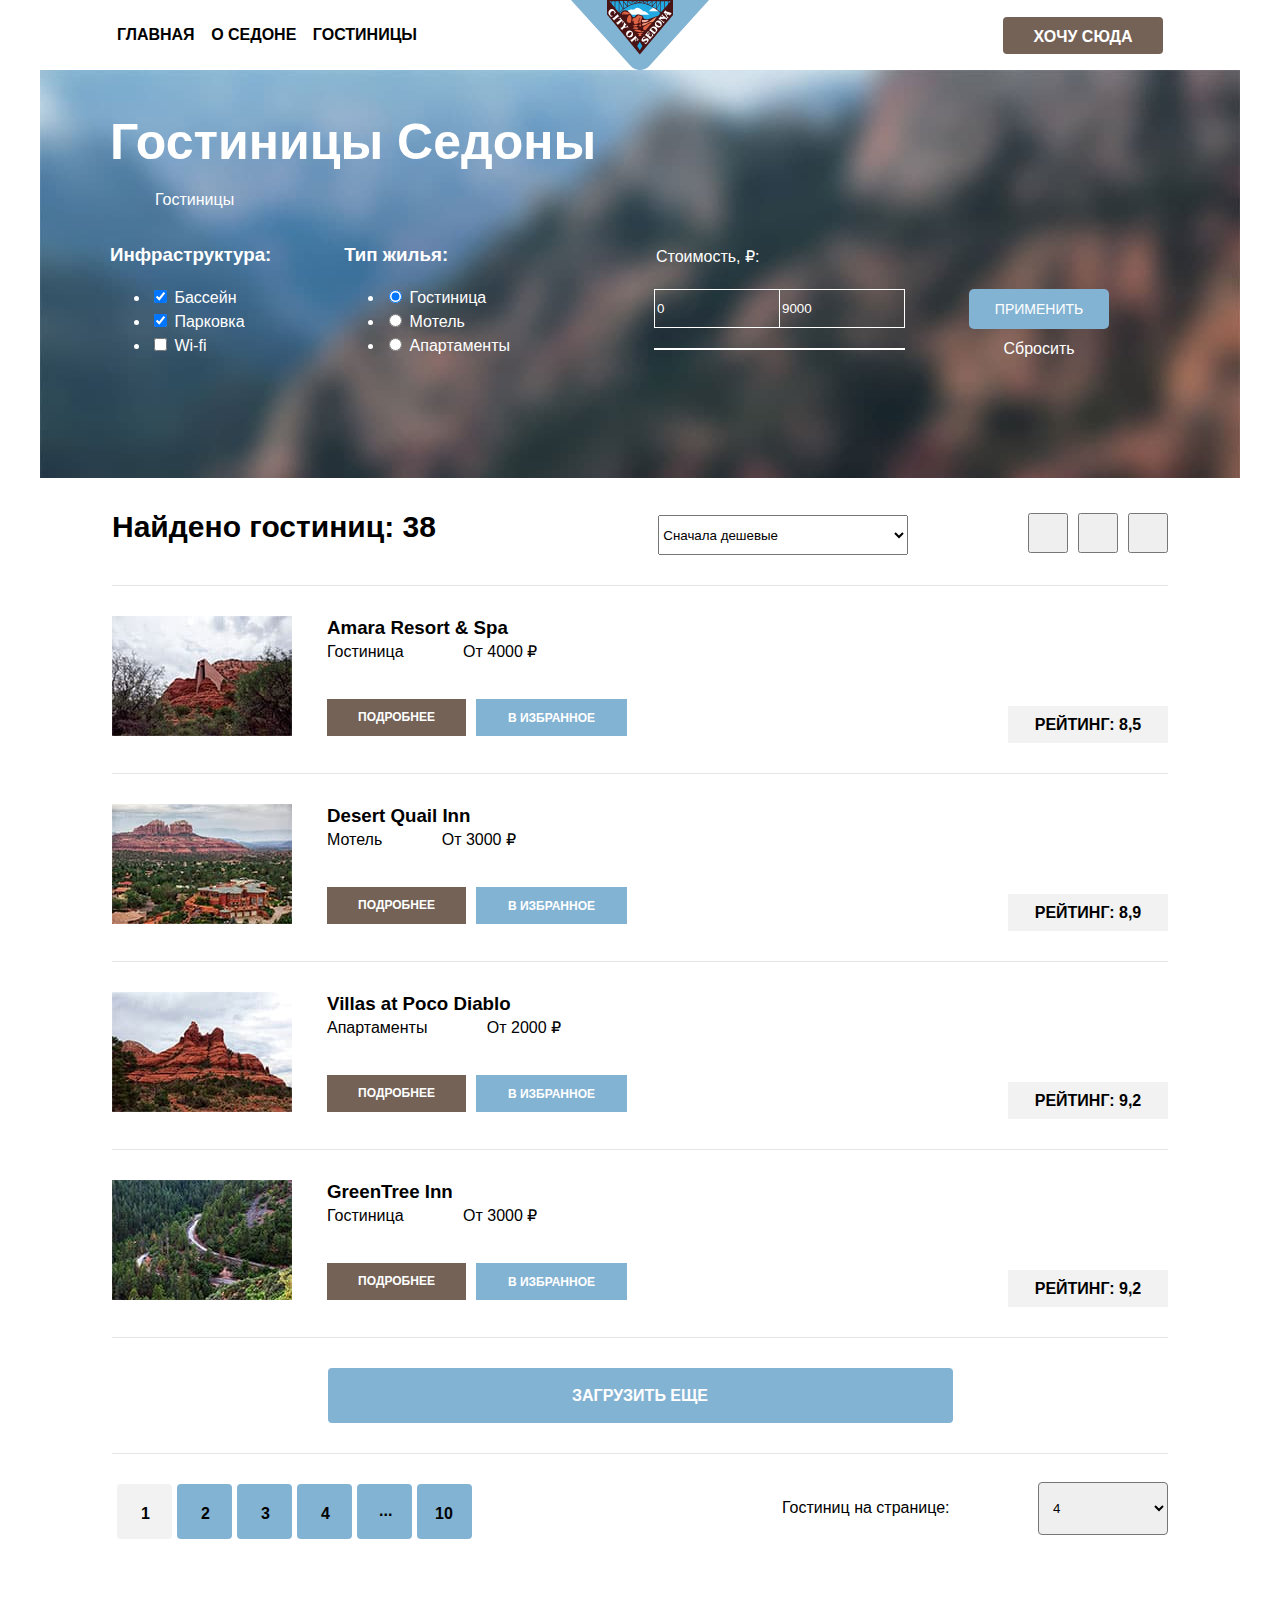
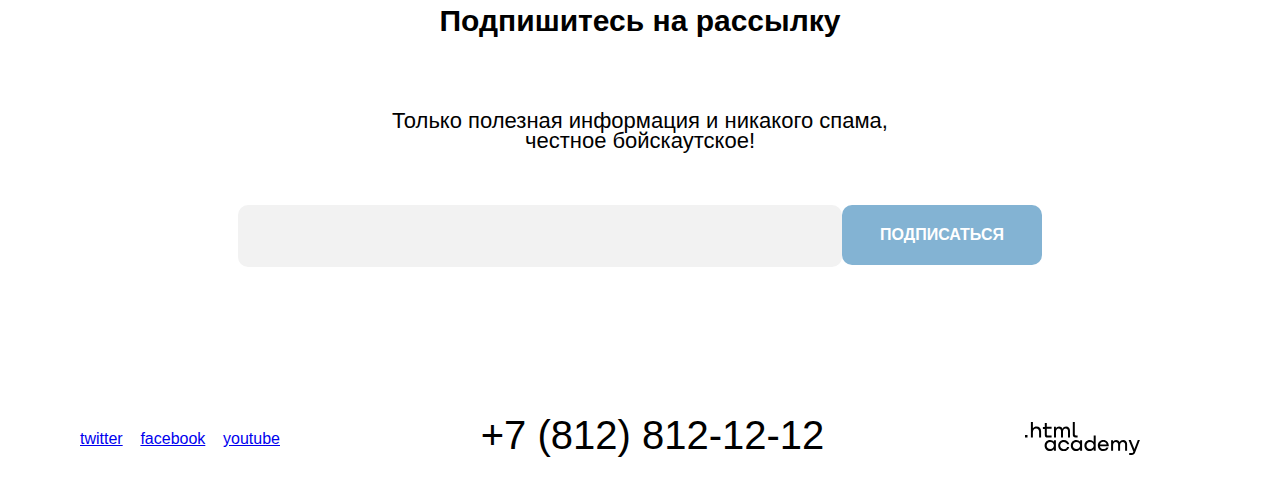
==== commit 0d85519e: "Задание №5. Сетки компонентов на флексах" ====
--- a/catalog.html
+++ b/catalog.html
@@ -11,19 +11,12 @@
         <nav class="navigation">
           <ul class="navigation-list">
             <li class="navigation-item">
-              <a class="navigation-link" href="about.html">
-                Главная
-              </a>
-            </li>
-            <li class="navigation-item">
-              <a class="navigation-link" href="catalog.html">
-                О Седоне
-              </a>
-            </li>
-            <li class="navigation-item">
-              <a class="navigation-link" href="faq.html">
-                Гостиницы
-              </a>
+              <a class="navigation-link" href="index.html">Главная</a>
+            </li>
+            <li class="navigation-item">
+              <a class="navigation-link" href="catalog.html">О Седоне</a>
+            </li>
+            <li class="navigation-item"><a class="navigation-link" href="hotels.html">Гостиницы</a>
             </li>
           </ul>
        
@@ -35,25 +28,17 @@
 
           <ul class="navigation-list navigation-user">
             <li class="navigation-item">
-              <a class="navigation-link" href="#">
-                <span class="vissually-hidden">
-                  Поиск
-                </span>
+              <a class="navigation-link link-search" href="#">
+                <span class="visually-hidden">Поиск</span>
               </a>
             </li>
             <li class="navigation-item">
-              <a class="navigation-link" href="#">
-                <span class="vissually-hidden">
-                  Сердечко
-                </span>
+              <a class="navigation-link link-like" href="#">
+                <span class="visually-hidden">Лайки</span>
               </a>
             </li>
             <li class="navigation-item">
-              <a class="navigation-link" href="#">
-                <span class="vissually-hidden">
-                  Хочу сюда!
-                </span>
-              </a>
+              <a class="navigation-link link-entrance" href="#">Хочу сюда</a>
             </li>
           </ul>
         </nav>
@@ -113,9 +98,8 @@
                   <legend>Стоимость, ₽:</legend>
                   <div class="filters-range">
                     <div class="price-controls">
-                      <label class="min-price"><input name="min-price" type="text" value="0"></label> 
-                      <span>|</span>
-                      <label class="max-price"><input name="max-price" type="text" value="9000"></label>
+                      <label class="min-price"><input name="min-price-input" type="text" value="0"></label> 
+                      <label class="max-price"><input name="max-price-input" type="text" value="9000"></label>
                     </div>
                     <div class="range-controls">
                       <div class="scale">
@@ -138,18 +122,21 @@
 
         <section class="sorting-block">      
           <h2>Найдено гостиниц: 38</h2>
-          <div class="sorting-by-type">
-            <button class="sorting-button">Сначала дешевые</button>
-          </div>
+          <form class="sorting-type">
+            <label class="visually-hidden" for="sorting">Сортировка</label>
+            <select class="select-control" id="sorting" name="sorting">
+              <option value="popular">Сначала дешевые</option>
+            </select>
+          </form>
           <ul class="sorting-list">
             <li class="sorting-item">
-              <a class="sorting-link" href="#">Кнопка 1</a>
+              <a class="sorting-link" href="#"><button type="button"></button></a>
             </li>
             <li class="sorting-item">
-              <a class="sorting-link" href="#">Кнопка 2</a>
+              <a class="sorting-link" href="#"><button type="button"></button></a>
             </li>
             <li class="sorting-item">
-              <a class="sorting-link" href="#">Кнопка 3</a>
+              <a class="sorting-link" href="#"><button type="button"></button></a>
             </li>
           </ul>
         </section>
@@ -241,54 +228,44 @@
         </section>
 
         <section class="slider-pagination">
-          <ul class="slider-pagination-list">
-            <li class="slider-pagination-item">
-              <button class="slider-pagination-button pagination-button-current" type="button">
-                <span class="visually-hidden">1</span>
-              </button>
-            </li>
-            <li class="slider-pagination-item">
-              <button class="slider-pagination-button" type="button">
-                <span class="visually-hidden">2</span>
-              </button>
-            </li>
-            <li class="slider-pagination-item">
-              <button class="slider-pagination-button" type="button">
-                <span class="visually-hidden">3</span>
-              </button>
-            </li>
-            <li class="slider-pagination-item">
-              <button class="slider-pagination-button" type="button">
-                <span class="visually-hidden">4</span>
-              </button>
-            </li>
-            <li class="slider-pagination-item">
-              <button class="slider-pagination-button" type="button">
-                <span class="visually-hidden">....</span>
-              </button>
-            </li>
-            <li class="slider-pagination-item">
-              <button class="slider-pagination-button" type="button">
-                <span class="visually-hidden">10</span>
-              </button>
-            </li>
-          </ul>
-          <div class="hotel-pages">
-            <span class="hotel-pages-item">Гостиниц на странице:</span>
-            <span><button class="hotel-pagination-button" type="button">4</button></span>
-          </div>
+          <ul class="pagination-list">
+            <li class="pagination-item">
+              <a class="pagination-link pagination-current">1</a>
+            </li>
+            <li class="pagination-item">
+              <a class="pagination-link" href="#">2</a>
+            </li>
+            <li class="pagination-item">
+              <a class="pagination-link" href="#">3</a>
+            </li>
+            <li class="pagination-item">
+              <a class="pagination-link" href="#">4</a>
+            </li>
+            <li class="pagination-item">
+              <a class="pagination-link pagination-link-dotted" href="#">...</a>
+            </li>
+            <li class="pagination-item">
+              <a class="pagination-link pagination-link-last" href="#">10</a>
+            </li>
+          </ul>
+
+          <form class="sorting-hotel-pages">
+            <span class="sorting-hotel-item">Гостиниц на странице:</span>
+            <label class="visually-hidden" for="sorting-hotels">Сортировка гостиниц</label>
+            <select class="select-hotel" id="sorting-hotels" name="hotels">
+              <option value="popular">4</option>
+            </select>
+          </form>
         </section>
         
-        <section class="subscription-container">
-          <div class="subscription">
-            <div class="subscription-item">
-              <h3>Подпишитесь на рассылку</h3>
-              <p>Только полезная информация и никакого спама, честное бойскаутское!</p>
-              <form class="page-subscription">
-                <input class="page-subscription-input" type="text" name="subscribe">
-                <button class="button button-subscription" type="button">Подписаться</button>
-              </form>
-            </div>
+        <section class="subscription-block">
+          <div class="subscription-item-catalog">
+            <h3>Подпишитесь на рассылку</h3>
+            <p>Только полезная информация и никакого спама, честное бойскаутское!</p>
+            <form class="subscription-form">
+              <input class="subscription-input" type="text" name="subscription">
+              <button class="button subscription-button" type="button">Подписаться</button>
+            </form>
           </div>
         </section>
       </div>
@@ -298,15 +275,14 @@
       <div class="page-container">
         <section class="footer-section">
           <ul class="page-footer-socials">
-            <li><a class="social-button" href="#"><span class="visually-hidden">twitter</span></a></li>
-            <li><a class="social-button" href="#"><span class="visually-hidden">facebook</span></a></li>
-            <li><a class="social-button" href="#"><span class="visually-hidden">youtube</span></a></li>
+            <li><a class="social-button" href="#"><span class="vissually-hidden">twitter</span></a></li>
+            <li><a class="social-button" href="#"><span class="vissually-hidden">facebook</span></a></li>
+            <li><a class="social-button" href="#"><span class="vissually-hidden">youtube</span></a></li>
           </ul>
           <div>
             <span class="page-footer-telephone">+7 (812) 812-12-12</span>
           </div>
           <div class="footer-copyright">
-            <b>Website by</b>
             <a class="button" href="#">
               <img src="img/logo-htmlacademy.svg" width="115" height="34" alt="Логотип HTML Academy">
             </a>
--- a/styles/styles.css
+++ b/styles/styles.css
@@ -36,7 +36,7 @@
   line-height: 16px;
   font-weight: 700;
   text-align: center;
-  color: #000000;
+  color: #ffffff;
   text-decoration: none;
   text-transform: uppercase;
 }
@@ -46,31 +46,89 @@
   margin: 0 auto; 
 }
 
+.visually-hidden {
+  display: none;
+  position: absolute;
+  width: 1px;
+  height: 1px;
+  margin: -1px;
+  padding: 0;
+  border: 0;
+  clip: rect(0 0 0 0);
+  overflow: hidden;
+}
+
 /*header*/
 
 .navigation {
   display: flex;
-  justify-content: center;
+  justify-content: space-around;
+  width: 1200px;
+  height: 70px;
 }
 
 .navigation-list {
-  width: 250px;
+  display: flex;
+  justify-content: space-between;
+  align-items: center;
+  width: 300px;
   margin: 0;
   padding: 0;
+  list-style: none;
 }
 
 .navigation-user {
-  width: 250px;
+  display: flex;
+  justify-content: space-between;
+  width: 500px;
+}
+
+.link-search,
+.link-like {
+  display: block;
+  width: 50px;
+}
+
+.navigation-link {
+  display: block;
+  font-family: "PT Sans Narrow", sans-serif;
+  font-weight: 700;
+  text-align: center;
+  color: #000000;
+  background-color: #ffffff;
+  text-decoration: none;
+  text-transform: uppercase;
+}
+
+.link-entrance {
+  display: block;
+  width: 160px;
+  height: 37px;
+  color: #ffffff;
+  
+  line-height: 40px;
+  background-color: rgba(117, 98, 87, 1);
+  border-radius: 4px;
+}
+
+.navigation-link-logo {
+  display: block;
+}
+
+.navigation-user {
+  width: 300px;
 }
 
 .main-container {
   flex-grow: 1;
 }
 
-
 /*main-index*/
 
 .index-background {
+  display: block;
+  width: 1200px;
+  height: 485px;
   position: relative;
 }
 
@@ -88,8 +146,9 @@
 }
 
 .vector-image {
+  display: block;
   position: absolute;
-  top: 474px;
+  top: 428px;
   width: 1200px;
   min-height: 57px;
   margin: 0 auto;
@@ -98,7 +157,16 @@
 }
 
 .main-text {
-  text-align:  center;
+  width: 1200px;
+  height: 182px;
+  text-align: center;
+}
+
+.main-comment {
+  width: 620px;
+  height: 80px;
+  margin: 0 auto;
+  margin-top: 100px;
 }
 
 .advantage-first {
@@ -113,15 +181,26 @@
   background-color: #83B3D3;
 }
 
+.advantage-title {
+  margin-top: 100px;
+}
+
+.advantage-description {
+  width: 210px;
+  margin: 0 auto;
+}
+
 .advantage-list {
   display: flex;
   justify-content: space-between; 
   margin: 0;
   padding: 0;
+  list-style: none;
 }
 
 .advantage-item {
   width: 400px;
+  height: 384px;
   text-align: center;
 }
 
@@ -130,6 +209,27 @@
   background-color: rgba(131, 179, 211, 0.12);
 }
 
+.icon-house,
+.icon-food,
+.icon-souvenir {
+  margin-top: 80px;
+}
+
+.advantage-item p {
+  width: 170px;
+  height: 73px;
+  margin: 0 auto;
+}
+
+.advantage-item .comment-food {
+  width: 215px;
+  height: 73px;
+}
+
+.advantage-item:nth-child(3) p {
+  width: 200px;
+}
+
 .advantage-third {
   display: flex;
   flex-direction: row-reverse;
@@ -142,19 +242,50 @@
   color: #ffffff;
 }
 
+.advantage-forth-area h3,
+.advantage-forth-road h3,
+.advantage-forth-tourists h3 {
+  margin-top: 80px;
+}
+
 .advantage-forth-area,
 .advantage-forth-tourists {
   background-color: rgba(131, 179, 211, 0.12);
 }
 
+.advantage-forth-area p + p {
+  width: 250px;
+  height: 73px;
+}
+
 .advantage-forth-road {
   background-color: rgba(131, 179, 211, 0.2);
 }
 
+.advantage-forth-road .advantage-item-road {
+  width: 250px;
+  height: 73px;
+}
+
 .modal-search {
   width: 1200px;
-  margin: 0 auto;
-  text-align: center;
+  height: 300px;
+  margin: 0 auto;
+  text-align: center;
+}
+
+.modal-search h2 {
+  width: 720px;
+  height: 50px;
+  margin: 0 auto;
+  margin-top: 100px;
+}
+
+.modal-search p {
+  width: 600px;
+  height: 37px;
+  margin: 0 auto;
+  margin-bottom: 50px;
 }
 
 .button-modal {
@@ -176,28 +307,71 @@
   position: absolute;
   left: 200px;
   text-align: center;
-}
-
-/*.subscription-item h3,
+  margin-top: 100px;
+}
+
+.subscription-item h3 {
+  width: 700px;
+  height: 50px;
+  color: #ffffff;
+  margin: 0 auto;
+  font-size: 30px;
+}
+
 .subscription-item p {
-  color: #ffffff;
-}*/
-
+  width: 520px;
+  height: 72px;
+  color: #ffffff;
+  margin: 0 auto;
+  font-size: 22px;
+}
+
+.page-subscription {
+  display: flex;
+}
+
+.page-subscription-input {
+  width: 600px;
+  height: 60px;
+  background-color: rgba(242, 242, 242, 1);
+  border: none;
+  border-radius: 10px;
+}
 .button-subscription {
-  color: #ffffff;
+  width: 200px;
+  height: 60px;
+  background-color: rgba(131, 179, 211, 1);
+  border: none;
+  border-radius: 10px;
 }
 
 /*footer*/
 
 .footer-section {
-  display: flex;
-  justify-content: space-between;
+  width: 1200px;
+  height: 120px;
+  display: flex;
+  justify-content: space-between;
+  align-items: center;
 }
 
 .page-footer-socials {
   display: flex;
   justify-content: space-between;
   width: 200px;
+  list-style: none;
+}
+
+.page-footer-telephone {
+  width: 350px;
+  height: 50px;
+  font-size: 40px;
+}
+
+.footer-copyright {
+  width: 115px;
+  height: 34px;
+  margin-right: 100px;
 }
 
 /*page-calalog*/
@@ -206,17 +380,22 @@
   position: relative;
 }
 
-
-
 .filters-form-wrapper {
   position:  absolute;
-  top:  60px;
-  color: #ffffff;
-}
-
-.filters-form-wrapper h1,
+  top: 60px;
+  color: #ffffff;
+}
+
+.filters-form-wrapper h1 {
+  font-size: 50px;
+  margin-top: 70px;
+  margin-left: 70px;
+}
+
 .filters-form-wrapper p {
-  margin-left: 50px;
+  width: 73px;
+  height: 21px;
+  margin-left: 115px;
 }
 
 .filters-form {
@@ -229,7 +408,7 @@
   display: flex;
   justify-content: space-between;
   width: 400px;
-  margin-left: 50px;
+  margin-left: 70px;
 }
 
 .filter-form-second {
@@ -248,14 +427,24 @@
 
 .price-controls {
   display: flex;
+  margin-bottom: 20px;
 }
 
 .price-controls input {
   width: 120px;
   height: 35px;
   color: #ffffff;
-  background-color:  transparent;
+  background-color: transparent;
   border: 1px solid #ffffff;
+}
+
+.min-price input {
+  border-right: none;
+}
+
+.range-controls .scale {
+  height: 2px;
+  background-color: rgba(255, 255, 255, 1);
 }
 
 .filters-button {
@@ -288,35 +477,83 @@
 .sorting-block {
   display: flex;
   justify-content: space-between;
+  align-items: center;
   width: 1056px;
-  margin: 0 auto;
-}
-
-.sorting-button {
-  width: 200px;
+  height: 100px;
+  margin: 0 auto;
+}
+
+.sorting-block h2 {
+  width: 400px;
   height: 40px;
+  font-size: 30px;
+}
+
+.sorting-type {
+  margin-left: 200px;
+}
+
+.select-control {
+  width: 250px;
+  height: 40px;
 }
 
 .sorting-list {
   display: flex;
-  justify-content: space-between;
+  justify-content: flex-end;
   width: 300px;
   margin: 0;
   padding: 0;
+  list-style: none;
+}
+
+.sorting-link {
+  display: block;
+}
+
+.sorting-item button {
+  width: 40px;
+  height: 40px;
+  margin-left: 10px;
 }
 
 .gallery {
   width: 1056px;
   margin: 0 auto;
+  margin-bottom: 30px;
+  border: 1px solid rgba(229, 229, 229, 1);
+  border-left: none;
+  border-right: none;
 }
 
 .gallery-list {
   display: flex;
+  padding-top: 30px;
+  padding-bottom: 30px;
   border-bottom: 1px solid rgba(229, 229, 229, 1);
 }
 
 .gallery-item {
-  margin-left: 50px;
+  width: 300px;
+  height: 100px;
+  margin: 0;
+  padding: 0;
+  margin-left: 35px;
+}
+
+.gallery-title {
+  margin: 0;
+  padding: 0;
+}
+
+.gallery-hotel,
+.gallery-hotel-price {
+  display: inline-block;
+}
+
+.gallery-hotel-price {
+  margin-left: 55px;
+  margin-bottom: 35px;
 }
 
 .gallery-hotel-info {
@@ -324,8 +561,10 @@
 }
 
 .gallery-details {
-  padding: 6px 17px;
+  width: 151px;
+  height: 37px;
   font-size: 12px;
+  line-height: 37px;
   font-weight: 700;
   text-transform: uppercase;
   text-align: center;
@@ -334,12 +573,13 @@
 
 .gallery-details a {
   color: #ffffff;
-  text-decoration:  none;
+  text-decoration: none;
 }
 
 .gallery-btn {
+  width: 151px;
+  height: 37px;
   margin-left: 10px;
-  padding: 10px 17px;
   font-size: 12px;
   color: #ffffff;
   font-weight: 700;
@@ -350,13 +590,23 @@
 }
 
 .gallery-hotel-rating {
+  align-self: flex-end;
   margin-left: auto;
 }
 
+.gallery-hotel-rating button {
+  width: 160px;
+  height: 37px;
+  color: #000000;
+  background-color: rgba(242, 242, 242, 1);
+  border: none;
+}
+
 .gallery-download {
   display: flex;
   justify-content: center;
-  border-bottom: 1px solid rgba(229, 229, 229, 1);
+  margin-top: 30px;
+  margin-bottom: 30px;
 }
 
 .download-btn {
@@ -365,64 +615,113 @@
   color: #ffffff;
   background-color: rgba(131, 179, 211, 1);
   border: none;
+  border-radius: 4px;
 }
 
 .slider-pagination {
   display: flex;
   justify-content: space-between;
   width: 1056px;
-}
-
-.slider-pagination-list {
-  display: flex;
-  list-style: none;
-  
-}
-
-.pagination-button-current {
-  background-color: rgba(242, 242, 242, 1);
-}
-
-.slider-pagination-button {
+  margin: 0 auto;
+  margin-bottom: 40px;
+  padding: 0;
+}
+
+.pagination-list {
+  display: flex;
+  margin: 0;
+  padding: 0;
+  list-style-type: none;
+}
+
+.pagination-item {
   margin-left: 5px;
+}
+
+.pagination-link {
+  display: block;
+  box-sizing: border-box;
   width: 55px;
   height: 55px;
-  color: #ffffff;
+  padding: 18px 24px;
+  font-weight: 700;
+  color: #000000;
   background-color: rgba(131, 179, 211, 1);
+  text-decoration: none;
   border: none;
   border-radius: 4px;
 }
 
-.hotel-pages {
+.pagination-current {
+  background-color: rgba(242, 242, 242, 1);
+}
+
+.pagination-link-dotted {
+  padding: 15px 22px;
+}
+
+.pagination-link-last {
+  padding: 18px 18px;
+}
+
+.sorting-hotel-pages {
   display: flex;
   justify-content: space-between;
   align-items: center;
-  width: 350px;
-}
-
-.hotel-pagination-button {
+  width: 386px;
+  height: 48px;
+}
+
+.select-hotel {
   width: 130px;
-  height: 40px;
-}
-
-.subscription-container {
+  height: 53px;
+  padding: 0;
+  padding-left: 10px;
+  border-radius: 4px;
+}
+
+.subscription-block {
+  display: block;
   width: 1056px;
-  height: 200px;
-}
-
-.page-subscription {
-  display: flex;
-}
-
-.page-subscription-input {
+  height: 400px;
+  margin: 0 auto;
+}
+
+.subscription-item-catalog {
+  display: flex;
+  flex-direction: column;
+  justify-content: center;
+  align-items: center;
+  width: 900px;
+  margin: 0 auto;
+  text-align: center;
+}
+
+.subscription-item-catalog h3 {
+  width: 720px;
+  height: 50px;
+  font-size: 30px;
+}
+
+.subscription-item-catalog p {
+  width: 520px;
+  height: 72px;
+  font-size: 22px;
+  line-height: 20px;
+}
+
+.subscription-form {
+  display: flex;
+}
+
+.subscription-input {
   width: 600px;
   height: 60px;
   background-color: rgba(242, 242, 242, 1);
   border: none;
   border-radius: 10px;
 }
-
-.button-subscription {
+.subscription-button {
   width: 200px;
   height: 60px;
   background-color: rgba(131, 179, 211, 1);
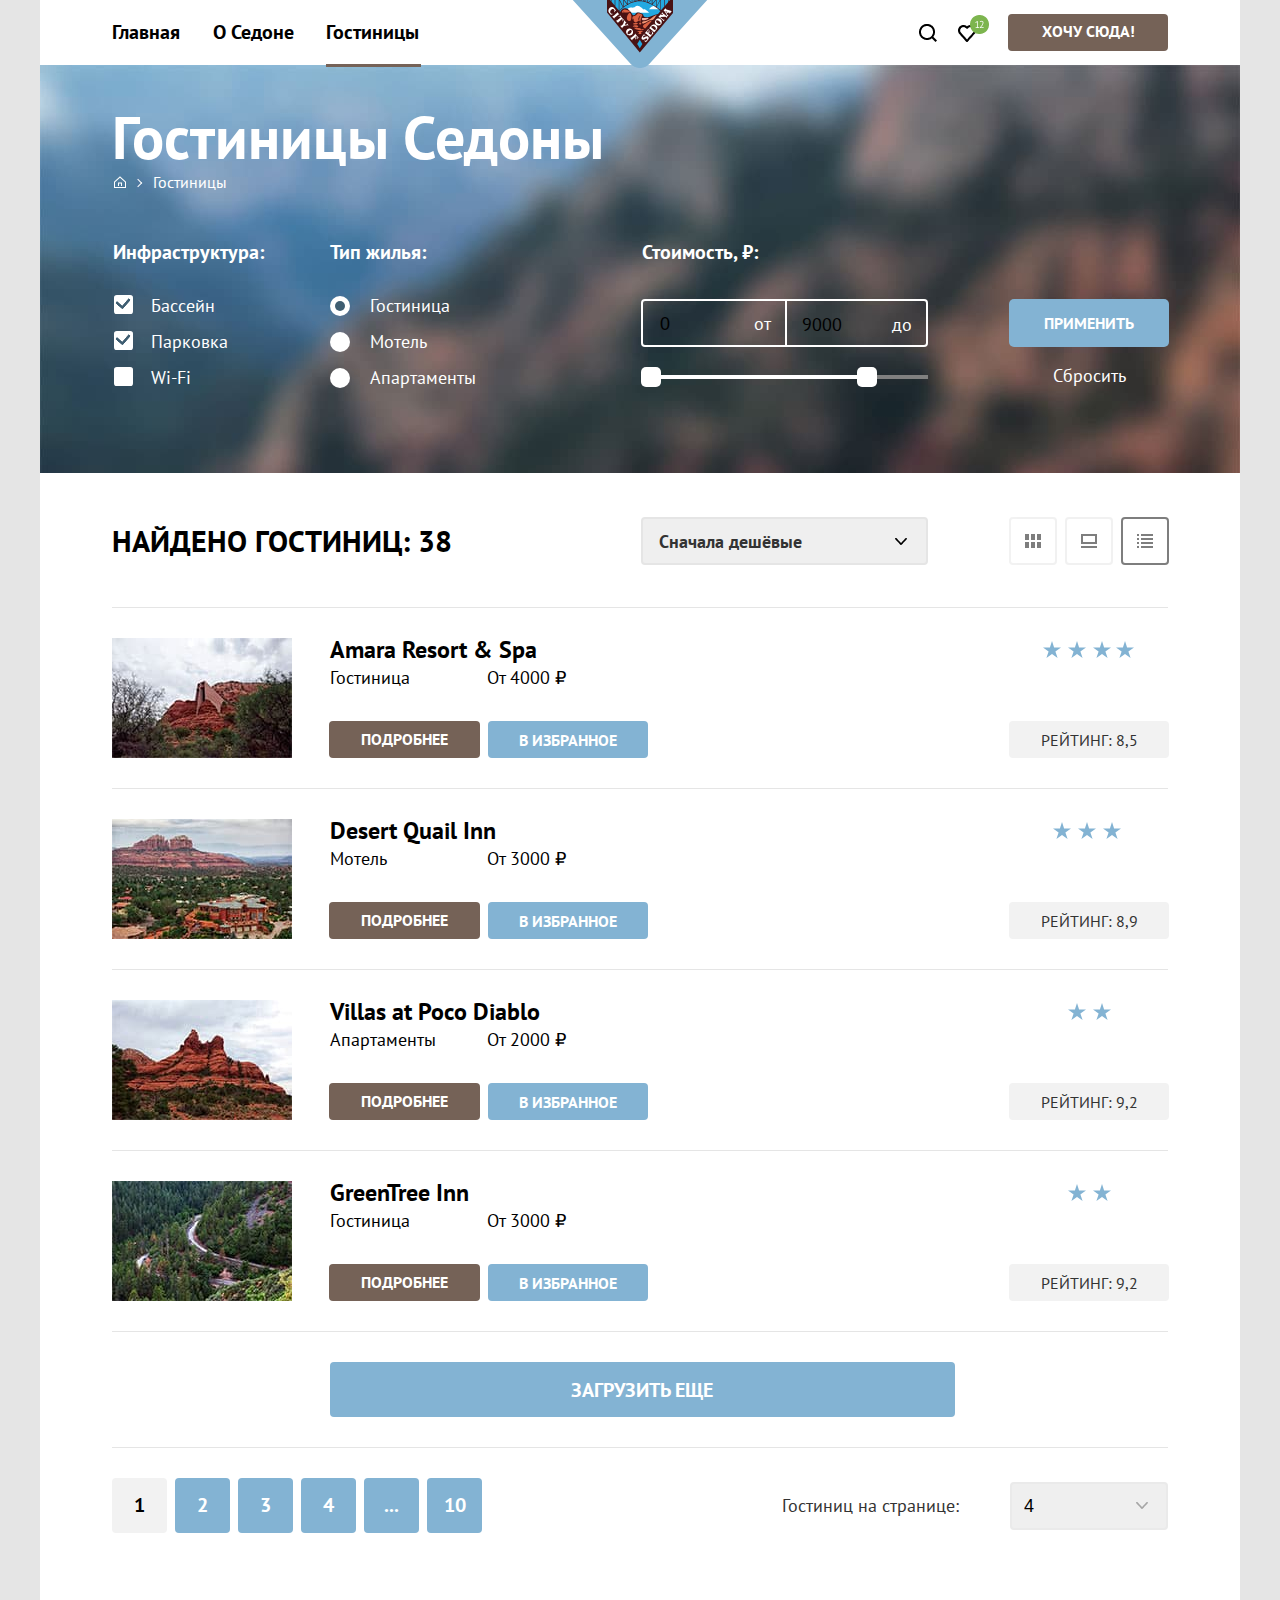
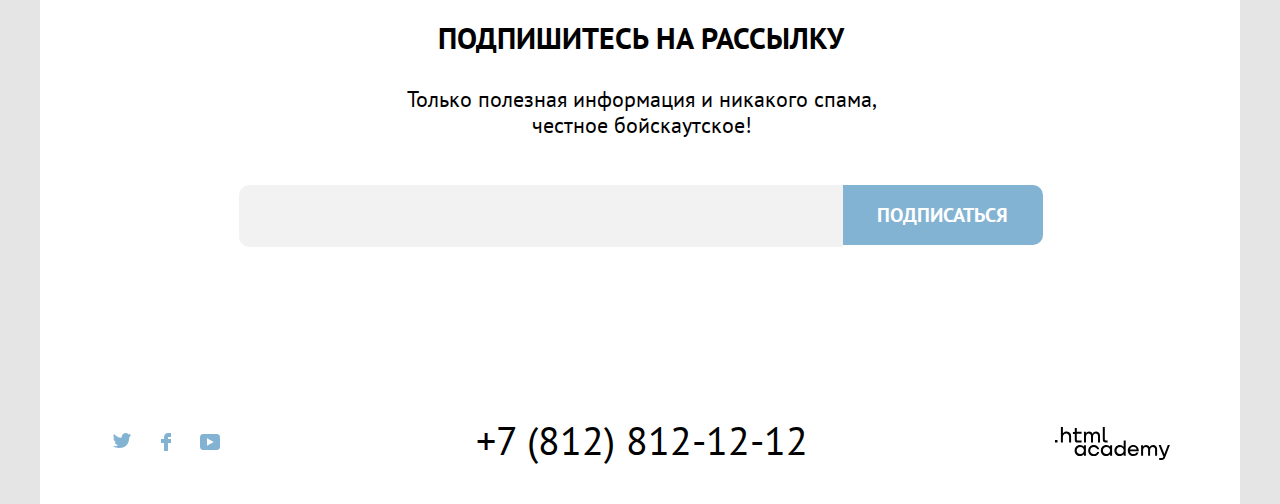
==== commit 20aa223e: "Задание №7. Декоративные элементы" ====
--- a/catalog.html
+++ b/catalog.html
@@ -14,9 +14,10 @@
               <a class="navigation-link" href="index.html">Главная</a>
             </li>
             <li class="navigation-item">
-              <a class="navigation-link" href="catalog.html">О Седоне</a>
-            </li>
-            <li class="navigation-item"><a class="navigation-link" href="hotels.html">Гостиницы</a>
+              <a class="navigation-link" href="about-sedona.html">О Седоне</a>
+            </li>
+            <li class="navigation-item">
+              <a class="navigation-link link-hotels current-link-catalog" href="catalog.html">Гостиницы</a>
             </li>
           </ul>
        
@@ -38,7 +39,7 @@
               </a>
             </li>
             <li class="navigation-item">
-              <a class="navigation-link link-entrance" href="#">Хочу сюда</a>
+              <a class="navigation-link link-entrance" href="#">Хочу сюда!</a>
             </li>
           </ul>
         </nav>
@@ -60,16 +61,16 @@
                   <h3>Инфраструктура:</h3>
                   <ul class="filters-list">
                     <li class="filters-item">
-                      <input class="filters-input" type="checkbox" name="waterpool" id="filters-waterpool" checked>
+                      <input class="filters-input filters-input-checkbox" type="checkbox" name="waterpool" id="filters-waterpool" checked>
                       <label for="filters-waterpool">Бассейн</label>
                     </li>
                     <li class="filters-item">
-                      <input class="filters-input" type="checkbox" name="parking" id="filters-parking" checked>
+                      <input class="filters-input filters-input-checkbox" type="checkbox" name="parking" id="filters-parking" checked>
                       <label for="filters-parking">Парковка</label>                
                     </li>
                     <li class="filters-item">
-                      <input class="filters-input" type="checkbox" name="wi-fi" id="filters-wi-fi">
-                      <label for="filters-wi-fi">Wi-fi</label>                  
+                      <input class="filters-input filters-input-checkbox" type="checkbox" name="wi-fi" id="filters-wi-fi">
+                      <label for="filters-wi-fi">Wi-Fi</label>                  
                     </li>
                   </ul>
                 </div>
@@ -78,16 +79,16 @@
                   <h3>Тип жилья:</h3>
                   <ul class="filters-list">
                     <li class="filters-item">
-                      <input class="filters-input" type="radio" name="waterpool" id="filters-waterpool" checked>
-                      <label for="filters-waterpool">Гостиница</label>
-                    </li>
-                    <li class="filters-item">
-                      <input class="filters-input" type="radio" name="parking" id="filters-parking">
-                      <label for="filters-parking">Мотель</label>                
-                    </li>
-                    <li class="filters-item">
-                      <input class="filters-input" type="radio" name="wi-fi" id="filters-wi-fi">
-                      <label for="filters-wi-fi">Апартаменты</label>                  
+                      <input class="filters-input filters-input-radio" type="radio" name="radio" id="filters-hotel" value="1" checked>
+                      <label for="filters-hotel">Гостиница</label>
+                    </li>
+                    <li class="filters-item">
+                      <input class="filters-input filters-input-radio" type="radio" name="radio" id="filters-motel" value="2">
+                      <label for="filters-motel">Мотель</label>                
+                    </li>
+                    <li class="filters-item">
+                      <input class="filters-input filters-input-radio" type="radio" name="radio" id="filters-apartment" value="3">
+                      <label for="filters-apartment">Апартаменты</label>                  
                     </li>
                   </ul>
                 </div>
@@ -98,8 +99,13 @@
                   <legend>Стоимость, ₽:</legend>
                   <div class="filters-range">
                     <div class="price-controls">
-                      <label class="min-price"><input name="min-price-input" type="text" value="0"></label> 
-                      <label class="max-price"><input name="max-price-input" type="text" value="9000"></label>
+                      <label class="min-price" for="min-price-label">
+                        <input type="number" id="min-price-label" class="min-price-input" value="0"><span>от</span>
+                      </label>
+                      
+                      <label class="max-price" for="max-price-label">
+                        <input type="number" id="max-price-label" class="max-price-input" value="9000"><span>до</span>
+                      </label>
                     </div>
                     <div class="range-controls">
                       <div class="scale">
@@ -125,18 +131,18 @@
           <form class="sorting-type">
             <label class="visually-hidden" for="sorting">Сортировка</label>
             <select class="select-control" id="sorting" name="sorting">
-              <option value="popular">Сначала дешевые</option>
+              <option value="popular">Сначала дешёвые</option>
             </select>
           </form>
           <ul class="sorting-list">
             <li class="sorting-item">
-              <a class="sorting-link" href="#"><button type="button"></button></a>
+              <a class="sorting-link mode-tile" href="#"><button type="button"></button></a>
             </li>
             <li class="sorting-item">
-              <a class="sorting-link" href="#"><button type="button"></button></a>
+              <a class="sorting-link mode-slideshow" href="#"><button type="button"></button></a>
             </li>
             <li class="sorting-item">
-              <a class="sorting-link" href="#"><button type="button"></button></a>
+              <a class="sorting-link mode-list" href="#"><button type="button"></button></a>
             </li>
           </ul>
         </section>
@@ -157,7 +163,12 @@
               </div>
             </div>
             <div class="gallery-hotel-rating">
-              <p class="gallery-rating-stars"></p>
+              <div class="gallery-stars gallery-stars-first">
+                <p class="rating-star-first"></p>
+                <p class="rating-star-second"></p>
+                <p class="rating-star-third"></p>
+                <p class="rating-star-forth"></p>
+              </div>
               <button type="button" class="button">Рейтинг: 8,5</button>
             </div>    
           </section>
@@ -177,7 +188,11 @@
               </div>
             </div>
             <div class="gallery-hotel-rating">
-              <p class="gallery-rating-stars"></p>
+              <div class="gallery-stars gallery-stars-second">
+                <p class="rating-star-first"></p>
+                <p class="rating-star-second"></p>
+                <p class="rating-star-third"></p>
+              </div>
               <button type="button" class="button">Рейтинг: 8,9</button>
             </div>    
           </section>
@@ -197,7 +212,10 @@
               </div>
             </div>
             <div class="gallery-hotel-rating">
-              <p class="gallery-rating-stars"></p>
+              <div class="gallery-stars gallery-stars-third">
+                <p class="rating-star-first"></p>
+                <p class="rating-star-second"></p>
+              </div>
               <button type="button" class="button">Рейтинг: 9,2</button>
             </div>    
           </section>
@@ -217,7 +235,10 @@
               </div>
             </div>
             <div class="gallery-hotel-rating">
-              <p class="gallery-rating-stars"></p>
+              <div class="gallery-stars gallery-stars-forth">
+                <p class="rating-star-first"></p>
+                <p class="rating-star-second"></p>
+              </div>
               <button type="button" class="button">Рейтинг: 9,2</button>
             </div>    
           </section>
@@ -275,9 +296,9 @@
       <div class="page-container">
         <section class="footer-section">
           <ul class="page-footer-socials">
-            <li><a class="social-button" href="#"><span class="vissually-hidden">twitter</span></a></li>
-            <li><a class="social-button" href="#"><span class="vissually-hidden">facebook</span></a></li>
-            <li><a class="social-button" href="#"><span class="vissually-hidden">youtube</span></a></li>
+            <li><a class="social-button-tw" href="#"><span class="visually-hidden">twitter</span></a></li>
+            <li><a class="social-button-fb" href="#"><span class="visually-hidden">facebook</span></a></li>
+            <li><a class="social-button-yt" href="#"><span class="visually-hidden">youtube</span></a></li>
           </ul>
           <div>
             <span class="page-footer-telephone">+7 (812) 812-12-12</span>
--- a/styles/styles.css
+++ b/styles/styles.css
@@ -2,7 +2,7 @@
   font-family: "PT Sans";
   font-style: normal;
   font-weight: 400;
-  src: url("fonts/ptsans-400.woff2") format("woff2");
+  src: url("../fonts/ptsans-400.woff") format("woff");
   font-display: swap;
 }
 
@@ -10,7 +10,39 @@
   font-family: "PT Sans";
   font-style: normal;
   font-weight: 700;
-  src: url("fonts/ptsans-700.woff2") format("woff2");
+  src: url("../fonts/ptsans-700.woff") format("woff");
+  font-display: swap;
+}
+
+@font-face {
+  font-family: "PT Sans";
+  font-style: normal;
+  font-weight: 400;
+  src: url("../fonts/ptsans-400.woff2") format("woff2");
+}
+
+@font-face {
+  font-family: "PT Sans";
+  font-style: normal;
+  font-weight: 700;
+  src: url("../fonts/ptsans-700.woff2") format("woff2");
+  font-display: swap;
+}
+
+/* PT Sans Narrow */
+@font-face {
+  font-family: "PT Sans Narrow";
+  font-style: normal;
+  font-weight: 400;
+  src: url("../fonts/PTSansNarrow-400.woff") format("woff");
+  font-display: swap;
+}
+
+@font-face {
+  font-family: "PT Sans Narrow";
+  font-style: normal;
+  font-weight: 700;
+  src: url("../fonts/PTSansNarrow-700.woff") format("woff");
   font-display: swap;
 }
 
@@ -27,7 +59,7 @@
   font-size: 16px;
   line-height: 24px;
   color: #000000;
-  background-color: #ffffff;
+  background-color: #E5E5E5;
 }
 
 .button {
@@ -63,67 +95,116 @@
 .navigation {
   display: flex;
   justify-content: space-around;
+  align-items: center;
+  position: relative;
   width: 1200px;
-  height: 70px;
+  height: 65px;
+  margin: 0;
+  padding: 0;
+  background-color: #ffffff;
 }
 
 .navigation-list {
   display: flex;
   justify-content: space-between;
   align-items: center;
-  width: 300px;
+  width: 315px;
   margin: 0;
   padding: 0;
-  list-style: none;
-}
-
-.navigation-user {
-  display: flex;
-  justify-content: space-between;
-  width: 500px;
-}
-
-.link-search,
-.link-like {
-  display: block;
-  width: 50px;
+  list-style-type: none;
 }
 
 .navigation-link {
   display: block;
-  font-family: "PT Sans Narrow", sans-serif;
+  font-family: "PT Sans", sans-serif;
+  font-size: 20px;
   font-weight: 700;
   text-align: center;
+  line-height: 27px;
   color: #000000;
   background-color: #ffffff;
   text-decoration: none;
-  text-transform: uppercase;
+  text-transform: capitalize;
+}
+
+.current-link-index::after {
+  content: "";
+  display: block;
+  position: absolute;
+  top: 64px;
+  left: 72px;
+  width: 70px;
+  height: 3px;
+  background-color: #756257;
+  background-image: url("../img/indicator-line.png");
+  background-repeat: no-repeat;
+  z-index: 1;
+}
+  
+.link-hotels {
+  position: relative;
+  margin-right: 8px;
+}
+
+.navigation-item-logo {
+  z-index: 1;
+}
+
+.navigation-link-logo {
+  display: flex;
+  align-items: center;
+}
+
+.navigation-user {
+  display: flex;
+  justify-content: space-between;
+  margin: 0;
+  padding: 0;
+}
+
+.link-search {
+  width: 25px;
+  height: 25px;
+  margin-left: 62px;
+  background-image: url("../img/search.png");
+  background-repeat: no-repeat;
+  background-position: 50% 50%;
+}
+
+.link-like {
+  display: inline-block;
+  width: 35px;
+  height: 30px;
+  background-image: url("../img/heart.png");
+  background-repeat: no-repeat;
+  background-position: 40% 30%;
 }
 
 .link-entrance {
   display: block;
   width: 160px;
   height: 37px;
-  color: #ffffff;
-  
-  line-height: 40px;
+  font-size: 16px;
+  font-weight: 700;
+  color: #ffffff;
   background-color: rgba(117, 98, 87, 1);
+  line-height: 35px;
+  text-transform: uppercase;
+  border: none;
   border-radius: 4px;
 }
 
-.navigation-link-logo {
-  display: block;
-}
-
-.navigation-user {
-  width: 300px;
-}
+/*main-index*/
 
 .main-container {
   flex-grow: 1;
 }
 
-/*main-index*/
+.index-background-wrapper{
+  width: 1200px;
+  height: 767px;
+  background-color: #ffffff;
+}
 
 .index-background {
   display: block;
@@ -134,7 +215,7 @@
 
 .welcome-image {
   position: absolute;
-  top: 60px;
+  top: 50px;
   left: 372px;
   width: 458px;
   height: 352px;
@@ -160,13 +241,31 @@
   width: 1200px;
   height: 182px;
   text-align: center;
+  background-color: #ffffff;
 }
 
 .main-comment {
-  width: 620px;
-  height: 80px;
+  width: 720px;
+  height: 70px;
   margin: 0 auto;
-  margin-top: 100px;
+  margin-top: 60px;
+  font-family: "PT Sans", sans-serif;
+  font-style: normal;
+  font-size: 30px;
+  font-weight: 700;
+  line-height: 37px;
+  text-transform: uppercase;
+}
+
+.main-text p {
+  width: 720px;
+  height: 37px;
+  margin: 0 auto;
+  margin-top: 40px;
+  font-family: "PT Sans", sans-serif;
+  font-style: normal;
+  font-size: 22px;
+  font-weight: 400;
 }
 
 .advantage-first {
@@ -177,17 +276,41 @@
 .advantage-first-item,
 .advantage-third-item {
   width: 400px;
+  height: 384px;
   text-align: center;
   background-color: #83B3D3;
 }
 
 .advantage-title {
-  margin-top: 100px;
+  display: block;
+  width: 200px;
+  margin: 0 auto;
+  margin-top: 95px;
+  color: #ffffff;
+  font-family: "PT Sans", sans-serif;
+  font-style: normal;
+  font-size: 24px;
+  font-weight: 700;
+  line-height: 30px;
+  text-transform: uppercase;
+}
+
+.advantage-number {
+  margin-top: 25px;
+  color: #ffffff;
+  font-family: "PT Sans", sans-serif;
+  font-style: normal;
+  font-size: 20px;
+  font-weight: 400;
 }
 
 .advantage-description {
-  width: 210px;
+  width: 220px;
   margin: 0 auto;
+  margin-top: 30px;
+  color: #ffffff;
+  font-size: 18px;
+  line-height: 20px;
 }
 
 .advantage-list {
@@ -210,24 +333,45 @@
 }
 
 .icon-house,
-.icon-food,
+.icon-food {
+  margin-top: 90px;
+}
+
 .icon-souvenir {
-  margin-top: 80px;
+  margin-top: 85px;
+}
+
+.advantage-food-background {
+  background-color: #ffffff;
+}
+
+.advantage-item h3 {
+  font-size: 24px;
+  text-transform: uppercase;
+  margin-top: 18px;
 }
 
 .advantage-item p {
-  width: 170px;
+  width: 180px;
   height: 73px;
   margin: 0 auto;
-}
-
-.advantage-item .comment-food {
-  width: 215px;
-  height: 73px;
-}
-
-.advantage-item:nth-child(3) p {
-  width: 200px;
+  color: #333333;
+  font-family: "PT Sans", sans-serif;
+  font-style: normal;
+  font-size: 18px;
+  font-weight: 400;
+  line-height: 21px;
+}
+
+.advantage-second-house p {
+  line-height: 20px;
+}
+.advantage-food-background p {
+  width: 227px;
+}
+
+.advantage-second-souvenir p {
+  width: 210px;
 }
 
 .advantage-third {
@@ -236,29 +380,44 @@
   justify-content: center;
 }
 
-.advantage-title,
-.advantage-number,
-.advantage-description {
-  color: #ffffff;
+.advantage-title-bridge {
+  width: 172px;
+}
+
+.advantage-forth-area,
+.advantage-forth-tourists {
+  display: flex;
+  flex-direction: column;
+  align-items: center;
+  background-color: rgba(131, 179, 211, 0.12);
 }
 
 .advantage-forth-area h3,
 .advantage-forth-road h3,
 .advantage-forth-tourists h3 {
-  margin-top: 80px;
-}
-
-.advantage-forth-area,
-.advantage-forth-tourists {
-  background-color: rgba(131, 179, 211, 0.12);
-}
-
-.advantage-forth-area p + p {
-  width: 250px;
-  height: 73px;
+  width: 170px;
+  height: 50px;
+  line-height: 28px;
+  margin: 96px 0 35px 0;
+}
+
+.advantage-item .advantage-item-number {
+  width: 100px;
+  height: 30px;
+  margin-bottom: 21px;
+}
+
+.advantage-forth-area p + p,
+.advantage-forth-tourists p + p {
+  width: 240px;
+  height: 40px;
+  font-size: 18px;
 }
 
 .advantage-forth-road {
+  display: flex;
+  flex-direction: column;
+  align-items: center;
   background-color: rgba(131, 179, 211, 0.2);
 }
 
@@ -268,61 +427,85 @@
 }
 
 .modal-search {
+  display: flex;
+  flex-direction: column;
+  align-items: center;
   width: 1200px;
-  height: 300px;
-  margin: 0 auto;
+  height: 417px;
   text-align: center;
+  background-color: #ffffff;
 }
 
 .modal-search h2 {
   width: 720px;
-  height: 50px;
-  margin: 0 auto;
-  margin-top: 100px;
+  height: 30px;
+  margin: 94px 0 9px 0;
+  font-family: "PT Sans", sans-serif;
+  font-style: normal;
+  font-size: 30px;
+  font-weight: 700;
+  text-transform: uppercase;
 }
 
 .modal-search p {
   width: 600px;
-  height: 37px;
-  margin: 0 auto;
+  height: 60px;
   margin-bottom: 50px;
+  font-family: "PT Sans", sans-serif;
+  font-style: normal;
+  font-size: 22px;
+  font-weight: 400;
+  line-height: 26px;
 }
 
 .button-modal {
   width: 575px;
   height: 60px;
   color: #ffffff;
-  background-color: rgba(117, 98, 87, 1);
+  font-family: "PT Sans", sans-serif;
+  font-style: normal;
+  font-size: 20px;
+  font-weight: 700;
+  background-color: #756257;
   border: none;
   border-radius: 10px;
 }
 
 .subscription {
   width: 1200px;
+  height: 411px;
   position: relative;
 }
 
 .subscription-item {
+  display: flex;
+  flex-direction: column;
+  justify-content: space-between;
   width: 800px;
   position: absolute;
   left: 200px;
   text-align: center;
-  margin-top: 100px;
+  margin-top: 98px;
 }
 
 .subscription-item h3 {
   width: 700px;
-  height: 50px;
-  color: #ffffff;
-  margin: 0 auto;
+  height: 30px;
+  margin: 0 auto 30px auto;
+  color: #ffffff;
   font-size: 30px;
+  font-family: "PT Sans", sans-serif;
+  font-style: normal;
+  font-size: 30px;
+  font-weight: 700;
+  text-transform: uppercase;
 }
 
 .subscription-item p {
   width: 520px;
-  height: 72px;
-  color: #ffffff;
-  margin: 0 auto;
+  height: 50px;
+  color: #ffffff;
+  margin: 0 auto 48px auto;
   font-size: 22px;
 }
 
@@ -332,93 +515,311 @@
 
 .page-subscription-input {
   width: 600px;
+  height: 58px;
+  background-color: #F2F2F2;
+  border: none;
+  border-radius: 10px 0 0 10px;
+}
+
+.page-subscription-input::placeholder {
+  padding-left: 20px;
+  font-size: 17px;
+}
+
+.button-subscription {
+  width: 199px;
   height: 60px;
-  background-color: rgba(242, 242, 242, 1);
+  font-family: "PT Sans", sans-serif;
+  font-style: normal;
+  font-size: 20px;
+  font-weight: 700;
+  text-transform: uppercase;
+  background-color: #83B3D3;
   border: none;
-  border-radius: 10px;
-}
-.button-subscription {
-  width: 200px;
-  height: 60px;
-  background-color: rgba(131, 179, 211, 1);
-  border: none;
-  border-radius: 10px;
+  border-radius: 0 10px 10px 0;
 }
 
 /*footer*/
 
 .footer-section {
+  display: flex;
+  justify-content: space-between;
+  align-items: center;
   width: 1200px;
   height: 120px;
+  background-color: #ffffff;
+}
+
+.page-footer-socials {
   display: flex;
   justify-content: space-between;
-  align-items: center;
-}
-
-.page-footer-socials {
-  display: flex;
-  justify-content: space-between;
-  width: 200px;
-  list-style: none;
+  align-items: flex-start;
+  width: 108px;
+  height: 28px;
+  margin: 0;
+  padding: 0;
+  margin-left: 72px;
+  list-style-type: none;
+}
+
+.social-button-tw {
+  display: block;
+  width: 20px;
+  height: 20px;
+  color: #83B3D3;
+  background-image: url("../img/social-twitter.svg");
+  background-repeat: no-repeat;
+  background-position: 50% 50%;
+}
+
+.social-button-fb {
+  display: block;
+  width: 20px;
+  height: 20px;
+  margin-top: 2px;
+  color: #83B3D3;
+  background-image: url("../img/social-facebook.svg");
+  background-repeat: no-repeat;
+  background-position: 50% 50%;
+}
+
+.social-button-yt {
+  display: block;
+  width: 20px;
+  height: 20px;
+  margin-top: 2px;
+  color: #83B3D3;
+  background-image: url("../img/social-youtube.svg");
+  background-repeat: no-repeat;
+  background-position: 50% 50%;
 }
 
 .page-footer-telephone {
   width: 350px;
   height: 50px;
+  margin-left: 8px;
   font-size: 40px;
 }
 
 .footer-copyright {
   width: 115px;
   height: 34px;
-  margin-right: 100px;
+  margin-right: 70px;
 }
 
 /*page-calalog*/
+
+.current-link-catalog::after {
+  content: "";
+  display: block;
+  position: absolute;
+  top: 45px;
+  width: 95px;
+  height: 3px;
+  background-color: #756257;
+  background-image: url("../img/indicator-line.png");
+  background-repeat: no-repeat;
+  z-index: 1;
+}
+
+.main-catalog {
+  width: 1200px;
+  margin: 0 auto;
+  background-color: #ffffff;
+}
 
 .catalog-sedona-image {
   position: relative;
 }
 
 .filters-form-wrapper {
-  position:  absolute;
+  width: 1200px;
+  position: absolute;
   top: 60px;
   color: #ffffff;
 }
 
 .filters-form-wrapper h1 {
-  font-size: 50px;
-  margin-top: 70px;
-  margin-left: 70px;
+  margin: 65px 0 0 72px;
+  position: relative;
+  font-family: "PT Sans", sans-serif;
+  font-style: normal;
+  font-size: 60px;
+  font-weight: 700;
+}
+
+.filters-form-wrapper h1::after {
+  content: "";
+  display: block;
+  position: absolute;
+  top: 55px;
+  left: 23px;
+  width: 5px;
+  height: 5px;
+  transform: rotate(45deg);
+  border: 1px solid #ffffff;
+  border-left: none;
+  border-bottom: none;
 }
 
 .filters-form-wrapper p {
   width: 73px;
   height: 21px;
-  margin-left: 115px;
+  margin: 21px 0 29px 113px;
+}
+
+.filters-form-wrapper p::before {
+  content: "";
+  display: block;
+  position: absolute;
+  top: 116px;
+  left: 74px;
+  width: 12px;
+  height: 12px;
+  color: #ffffff;
+  background-image: url("../img/catalog/icon-house.svg");
+  background-repeat: no-repeat;
+  background-position: 50% 50%;
+  z-index: 1;
 }
 
 .filters-form {
   display: flex;
+  height: 200px;
+}
+
+.filters-form-first {
+  display: flex;
   justify-content: space-between;
-  width: 1000px;
-}
-
-.filters-form-first {
-  display: flex;
-  justify-content: space-between;
-  width: 400px;
-  margin-left: 70px;
+}
+
+.filters-infrastructure {
+  width: 282px;
+}
+
+.filters-infrastructure h3 {
+  margin-left: 15px;
+  text-align: center;
+  font-family: "PT Sans", sans-serif;
+  font-style: normal;
+  font-size: 20px;
+  font-weight: 700;
+}
+
+.filters-list {
+  width: 100px;
+  margin: 30px auto 0 auto;
+  list-style-type: none;
+}
+
+.filters-item {
+  margin-bottom: 12px;
+  font-size: 18px;
+  position: relative;
+}
+
+.filters-input {
+  position: absolute;
+  z-index: -1;
+  opacity: 0;
+}
+
+.filters-item label {
+  display: block;
+  cursor: pointer;
+  color: #ffffff;
+  font-weight: normal;
+}
+
+.filters-input-checkbox + label::before {
+  content: "";
+  position: absolute;
+  top: 1px;
+  left: -37px;
+  width: 15px;
+  height: 15px;
+  background-image: url("../img/catalog/checkbox-off.svg");
+  background-position: 50% 50%;
+  background-repeat: no-repeat;
+  border: 2px solid white;
+  border-radius: 15%;
+  z-index: 0;
+}
+
+.filters-input-checkbox:checked + label::after {
+  content: "";
+  display: block;
+  position: absolute;
+  top: 1px;
+  left: -33px;
+  width: 7px;
+  height: 10px;
+  border: 3px solid #3F5E72;
+  border-top: none;
+  border-left: none;
+  border-radius: 2px;
+  transform: rotate(41deg);
+  background-image: url("../img/catalog/checkbox-on.svg");
+  background-repeat: no-repeat;
+  background-size: 0px;
+  z-index: 1;
+}
+
+.filters-housing {
+  width: 156px;
+}
+
+.filters-housing h3 {
+  margin-left: 8px;
+  font-family: "PT Sans", sans-serif;
+  font-style: normal;
+  font-size: 20px;
+  font-weight: 700;
+}
+
+.filters-input-radio + label::before {
+  content: "";
+  position: absolute;
+  top: 2px;
+  left: -40px;
+  width: 20px;
+  height: 20px;
+  background-image: url("../img/catalog/radio-off.svg");
+  background-repeat: no-repeat;
+  z-index: 0;
+}
+
+.filters-input-radio:checked + label::after {
+  content: "";
+  display: block;
+  position: absolute;
+  width: 10px;
+  height: 10px;
+  top: 7px;
+  left: -35px;
+  background-image: url("../img/catalog/radio-on.svg");
+  background-repeat: no-repeat;
+  background-position: 50% 50%;
+  z-index: 1;
 }
 
 .filter-form-second {
   display: flex;
-  width: 400px;
   margin-top: 20px;
+  margin-left: 148px;
 }
 
 .filters-by-price {
+  width: 300px;
   border: none;
+}
+
+.filters-by-price legend {
+  font-family: "PT Sans", sans-serif;
+  font-style: normal;
+  font-size: 20px;
+  font-weight: 700;
+  margin-bottom: 14px;
 }
 
 .filters-range {
@@ -427,51 +828,129 @@
 
 .price-controls {
   display: flex;
-  margin-bottom: 20px;
-}
-
-.price-controls input {
-  width: 120px;
-  height: 35px;
-  color: #ffffff;
+  width: 283px;
+  height: 44px;
+  margin: 0;
+  margin-left: 1px;
+  margin-bottom: 28px;
+  border: 2px solid #ffffff;
+  border-radius: 4px;
+}
+
+.min-price span {
+  margin-left: 5px;
+  font-size: 18px;
+}
+
+.min-price-input {
+  width: 87px;
+  height: 42px;
+  margin: 0;
+  padding-top: 3px;
+  padding-left: 17px;
+  font-size: 18px;
   background-color: transparent;
-  border: 1px solid #ffffff;
-}
-
-.min-price input {
-  border-right: none;
-}
-
-.range-controls .scale {
-  height: 2px;
-  background-color: rgba(255, 255, 255, 1);
+  border: none;
+}
+
+.max-price-input {
+  width: 80px;
+  height: 42px;
+  margin-left: 14px;
+  padding-top: 3px;
+  padding-left: 15px;
+  font-family: "PT Sans", sans-serif;
+  font-style: normal;
+  font-weight: 400;
+  font-size: 18px;
+  border: none;
+  background-color: transparent;
+  border-left: 2px solid #ffffff;
+}
+
+.max-price span {
+  margin-left: 8px;
+  font-size: 18px;
+  color: #ffffff;
+}
+
+.range-controls {
+  position: relative;
+}
+
+.scale {
+  width: 287px;
+  height: 4px;
+  margin-left: 1px;
+  background-color: gray;
+}
+
+.bar {
+  width: 227px;
+  height: 4px;
+  background-color: #ffffff;
+}
+
+.toggle-min {
+  content: "";
+  display: block;
+  position: absolute;
+  width: 20px;
+  height: 20px;
+  top: -8px;
+  left: 1px;
+  background-image: url("../img/catalog/Rectangle-1.svg");
+  background-repeat: no-repeat;
+  background-position: 50% 50%;
+  z-index: 1;
+}
+
+.toggle-max {
+  content: "";
+  display: block;
+  position: absolute;
+  width: 20px;
+  height: 20px;
+  top: -8px;
+  left: 217px;
+  background-image: url("../img/catalog/Rectangle-2.svg");
+  background-repeat: no-repeat;
+  background-position: 50% 50%;
+  z-index: 1;
 }
 
 .filters-button {
-  margin: 44px 0 0 50px;
+  width: 160px;
+  height: 100px;
+  margin: 59px 0 0 55px;
 }
 
 .filters-btn {
-  width: 140px;
-  height: 40px;
-  font-size: 12px;
-  color:  #ffffff;
+  width: 160px;
+  height: 48px;
+  border: none;
 }
 
 .filters-button-apply {
-  background-color: rgba(131, 179, 211, 1);
-  border: none;
+  margin-bottom: 5px;
+  font-size: 16px;
+  color: #ffffff;
+  font-family: "PT Sans", sans-serif;
+  font-style: normal;
+  font-weight: 700;
+  line-height: 30px;
+  background-color: #83B3D3;
   border-radius: 5px;
-  font-size: 14px;
-  font-weight:  normal;
 }
 
 .filters-button-reset {
-  background-color:  transparent;
-  border: none;
+  font-size: 18px;
+  color: #ffffff;
+  font-family: "PT Sans", sans-serif;
+  font-style: normal;
+  font-weight: 400;
   text-transform: capitalize;
-  font-size: 16px;
-  font-weight:  normal;
+  background-color: transparent;
 }
 
 .sorting-block {
@@ -480,126 +959,294 @@
   align-items: center;
   width: 1056px;
   height: 100px;
-  margin: 0 auto;
+  margin: 0 auto 28px auto;
 }
 
 .sorting-block h2 {
   width: 400px;
-  height: 40px;
+  height: 30px;
+  margin-top: 55px;
   font-size: 30px;
+  text-transform: uppercase;
 }
 
 .sorting-type {
-  margin-left: 200px;
+  position: relative;
+}
+
+.sorting-type::after {
+  content: "";
+  display: block;
+  position: absolute;
+  top: 38px;
+  left: 298px;
+  width: 20px;
+  height: 20px;
+  background-image: url("../img/catalog/vector-dropdown.png");
+  background-repeat: no-repeat;
+  background-position: 50% 50%;
 }
 
 .select-control {
-  width: 250px;
-  height: 40px;
+  width: 287px;
+  height: 48px;
+  margin: 24px 0 0 48px;
+  padding: 0 13px 0 16px;
+  font-size: 18px;
+  color: #333333;
+  font-family: "PT Sans", sans-serif;
+  font-style: normal;
+  font-weight: 700;
+  border: 2px solid #E5E5E5;
+  border-radius: 4px;
+  appearance: none;
 }
 
 .sorting-list {
-  display: flex;
-  justify-content: flex-end;
-  width: 300px;
+  display: grid;
+  grid-template-columns: 48px 49px 49px;
+  justify-items: end;
+  column-gap: 7px;
+  width: 159px;
+  height: 50px;
+  margin: 25px 0 0 0px;
+  padding: 0;
+  list-style-type: none;
+  z-index: 0;
+}
+
+.sorting-item {
+  z-index: 0;
+  opacity: 0.5;
+}
+
+.sorting-link {
+  display: block;
+  position: relative;
+}
+
+.sorting-item button {
+  width: 48px;
+  height: 48px;
+  border: 2px solid #E5E5E5;
+  border-radius: 4px;
+  background-color: transparent;
+}
+
+.mode-list button {
+  width: 48px;
+  border: 2px solid #000000;
+  opacity: 1;
+}
+
+.mode-tile button::after {
+  content: "";
+  position: absolute;
+  top: 17px;
+  left: 16px;
+  width: 16px;
+  height: 14px;
+  background-image: url("../img/catalog/mode-tile.svg");
+  background-repeat: no-repeat;
+  background-position: 50% 50%;
+}
+
+.mode-slideshow button::after {
+  content: "";
+  position: absolute;
+  top: 17px;
+  left: 16px;
+  width: 16px;
+  height: 14px;
+  background-image: url("../img/catalog/mode-slideshow.svg");
+  background-repeat: no-repeat;
+  background-position: 50% 50%;
+}
+
+.mode-list button::after {
+  content: "";
+  position: absolute;
+  top: 17px;
+  left: 16px;
+  width: 16px;
+  height: 14px;
+  background-image: url("../img/catalog/mode-list.svg");
+  background-repeat: no-repeat;
+  background-position: 50% 50%;
+}
+
+.gallery {
+  width: 1056px;
+  margin: 0 auto 30px auto;
+  border: 1px solid #E5E5E5;
+  border-left: none;
+  border-right: none;
+}
+
+.gallery-list {
+  display: flex;
+  margin-top: 30px;
+  padding-bottom: 24px;
+  border-bottom: 1px solid #E5E5E5;
+}
+
+.gallery-item {
+  display: grid;
+  grid-template-columns: 150px 165px;
+  grid-template-rows: 28px 55px 40px;
   margin: 0;
   padding: 0;
-  list-style: none;
-}
-
-.sorting-link {
-  display: block;
-}
-
-.sorting-item button {
-  width: 40px;
-  height: 40px;
-  margin-left: 10px;
-}
-
-.gallery {
-  width: 1056px;
-  margin: 0 auto;
-  margin-bottom: 30px;
-  border: 1px solid rgba(229, 229, 229, 1);
-  border-left: none;
-  border-right: none;
-}
-
-.gallery-list {
-  display: flex;
-  padding-top: 30px;
-  padding-bottom: 30px;
-  border-bottom: 1px solid rgba(229, 229, 229, 1);
-}
-
-.gallery-item {
-  width: 300px;
-  height: 100px;
-  margin: 0;
+  margin-left: 37px;
+}
+
+.gallery-title {
+  margin: 0 0 0 1px;
   padding: 0;
-  margin-left: 35px;
-}
-
-.gallery-title {
-  margin: 0;
-  padding: 0;
-}
-
-.gallery-hotel,
+  grid-column: 1 / -1;
+  font-size: 24px;
+  font-family: "PT Sans", sans-serif;
+  font-style: normal;
+  font-weight: 700;
+}
+
+.gallery-hotel {
+  margin-left: 1px;
+  grid-column: 1 / 2;
+  font-size: 18px;
+  font-family: "PT Sans", sans-serif;
+  font-style: normal;
+  font-weight: 400;
+}
+
 .gallery-hotel-price {
-  display: inline-block;
-}
-
-.gallery-hotel-price {
-  margin-left: 55px;
-  margin-bottom: 35px;
+  grid-column: 2 / 3;
+  margin-left: 8px;
+  font-size: 18px;
+  font-family: "PT Sans", sans-serif;
+  font-style: normal;
+  font-weight: 400;
 }
 
 .gallery-hotel-info {
   display: flex;
+  grid-column: 1 / 3;
 }
 
 .gallery-details {
+  margin-left: px;
+}
+
+.gallery-details a {
+  display: block;
   width: 151px;
   height: 37px;
-  font-size: 12px;
+  font-size: 16px;
+  color: #ffffff;
+  font-family: "PT Sans", sans-serif;
+  font-style: normal;
+  font-weight: 700;
+  text-decoration: none;
   line-height: 37px;
+  text-align: center;
+  text-transform: uppercase;
+  background-color: #756257;
+  border-radius: 4px;
+}
+
+.gallery-btn {
+  width: 160px;
+  height: 37px;
+  margin-left: 8px;
+  font-size: 16px;
+  color: #ffffff;
+  font-family: "PT Sans", sans-serif;
+  font-style: normal;
   font-weight: 700;
   text-transform: uppercase;
   text-align: center;
-  background-color: rgba(117, 98, 87, 1);
-}
-
-.gallery-details a {
-  color: #ffffff;
-  text-decoration: none;
-}
-
-.gallery-btn {
-  width: 151px;
-  height: 37px;
-  margin-left: 10px;
-  font-size: 12px;
-  color: #ffffff;
-  font-weight: 700;
-  text-transform: uppercase;
-  text-align: center;
-  background-color: rgba(131, 179, 211, 1);
+  background-color: #83B3D3;
   border: none;
+  border-radius: 4px;
 }
 
 .gallery-hotel-rating {
+  display: grid;
+  grid-template-columns: 160px;
+  grid-template-rows: 80px 43px;
   align-self: flex-end;
   margin-left: auto;
+  position: relative;
+}
+
+.gallery-stars {
+  display: flex;
+}
+
+.rating-star-first {
+  width: 18px;
+  height: 17px;
+  position: absolute;
+  top: -16px;
+  left: 35px;
+  background-image: url("../img/catalog/icon-star.svg");
+}
+
+.rating-star-second {
+  width: 18px;
+  height: 17px;
+  position: absolute;
+  top: -16px;
+  left: 60px;
+  background-image: url("../img/catalog/icon-star.svg");
+}
+
+.rating-star-third {
+  width: 18px;
+  height: 17px;
+  position: absolute;
+  top: -16px;
+  left: 85px;
+  background-image: url("../img/catalog/icon-star.svg");
+}
+
+.rating-star-forth {
+  width: 18px;
+  height: 17px;
+  position: absolute;
+  top: -16px;
+  left: 108px;
+  background-image: url("../img/catalog/icon-star.svg");
+}
+
+.gallery-stars-second {
+  position: absolute;
+  left: 10px;
+  width: 80px;
+  height: 30px;
+}
+
+.gallery-stars-third,
+.gallery-stars-forth {
+  position: absolute;
+  left: 25px;
+  width: 80px;
+  height: 30px;
 }
 
 .gallery-hotel-rating button {
+  grid-column: 1 / 2;
+  grid-row: 2 / 3;
   width: 160px;
   height: 37px;
-  color: #000000;
-  background-color: rgba(242, 242, 242, 1);
+  margin: 0 0 0 1px;
+  padding: 0;
+  color: #333333;
+  font-family: "PT Sans", sans-serif;
+  font-style: normal;
+  font-weight: 400;
+  background-color: #F2F2F2;
   border: none;
+  border-radius: 4px;
 }
 
 .gallery-download {
@@ -612,8 +1259,13 @@
 .download-btn {
   width: 625px;
   height: 55px;
-  color: #ffffff;
-  background-color: rgba(131, 179, 211, 1);
+  margin-left: 4px;
+  font-size: 20px;
+  color: #ffffff;
+  font-family: "PT Sans", sans-serif;
+  font-style: normal;
+  font-weight: 700;
+  background-color: #83B3D3;
   border: none;
   border-radius: 4px;
 }
@@ -628,40 +1280,46 @@
 }
 
 .pagination-list {
-  display: flex;
+  display: grid;
+  grid-template-columns: 55px 55px 55px 55px 55px 55px;
+  column-gap: 8px;
+  width: 370px;
   margin: 0;
   padding: 0;
   list-style-type: none;
 }
 
-.pagination-item {
-  margin-left: 5px;
-}
-
 .pagination-link {
   display: block;
-  box-sizing: border-box;
   width: 55px;
   height: 55px;
-  padding: 18px 24px;
-  font-weight: 700;
-  color: #000000;
-  background-color: rgba(131, 179, 211, 1);
+  text-align: center;
+  line-height: 55px;
+  font-size: 20px;
+  color: #FFFFFF;
+  font-family: "PT Sans", sans-serif;
+  font-style: normal;
+  font-weight: 700;
+  background-color: #83B3D3;
   text-decoration: none;
   border: none;
   border-radius: 4px;
 }
 
 .pagination-current {
-  background-color: rgba(242, 242, 242, 1);
+  color: #000000;
+  background-color: #F2F2F2;;
 }
 
 .pagination-link-dotted {
-  padding: 15px 22px;
+  width: 55px;
+  height: 55px;
 }
 
 .pagination-link-last {
-  padding: 18px 18px;
+  width: 55px;
+  height: 55px;
+  margin-left: 0px;
 }
 
 .sorting-hotel-pages {
@@ -670,20 +1328,47 @@
   align-items: center;
   width: 386px;
   height: 48px;
+  margin-top: 4px;
+}
+
+.sorting-hotel-item {
+  font-size: 18px;
+  color: #333333;
+  font-family: "PT Sans", sans-serif;
+  font-style: normal;
+  font-weight: 400;
+  position: relative;
 }
 
 .select-hotel {
-  width: 130px;
-  height: 53px;
+  width: 158px;
+  height: 48px;
   padding: 0;
-  padding-left: 10px;
+  padding-left: 12px;
+  font-size: 18px;
+  border: 2px solid rgba(229, 229, 229, 0.5);
   border-radius: 4px;
-}
+  appearance: none;
+}
+
+.sorting-hotel-item::after {
+  content: "";
+  display: block;
+  position: absolute;
+  top: 1px;
+  left: 350px;
+  width: 20px;
+  height: 20px;
+  background-image: url("../img/catalog/vector-dropdown.png");
+  background-repeat: no-repeat;
+  background-position: 50% 50%;
+  opacity: 30%;
+} 
 
 .subscription-block {
   display: block;
   width: 1056px;
-  height: 400px;
+  height: 411px;
   margin: 0 auto;
 }
 
@@ -700,14 +1385,19 @@
 .subscription-item-catalog h3 {
   width: 720px;
   height: 50px;
+  margin: 53px 0 0 2px;
+  padding: 0;
   font-size: 30px;
+  text-transform: uppercase;
 }
 
 .subscription-item-catalog p {
   width: 520px;
   height: 72px;
+  margin: 10px 0 27px 3px;
+  padding: 0;
   font-size: 22px;
-  line-height: 20px;
+  line-height: 26px;
 }
 
 .subscription-form {
@@ -717,14 +1407,19 @@
 .subscription-input {
   width: 600px;
   height: 60px;
-  background-color: rgba(242, 242, 242, 1);
+  margin-left: 1px;
+  background-color: #F2F2F2;
   border: none;
-  border-radius: 10px;
+  border-top-left-radius: 10px;
+  border-bottom-left-radius: 10px;
 }
 .subscription-button {
   width: 200px;
   height: 60px;
-  background-color: rgba(131, 179, 211, 1);
+  font-size: 20px;
+  text-transform: uppercase;
+  background-color: #83B3D3;
   border: none;
-  border-radius: 10px;
+  border-top-right-radius: 10px;
+  border-bottom-right-radius: 10px;
 }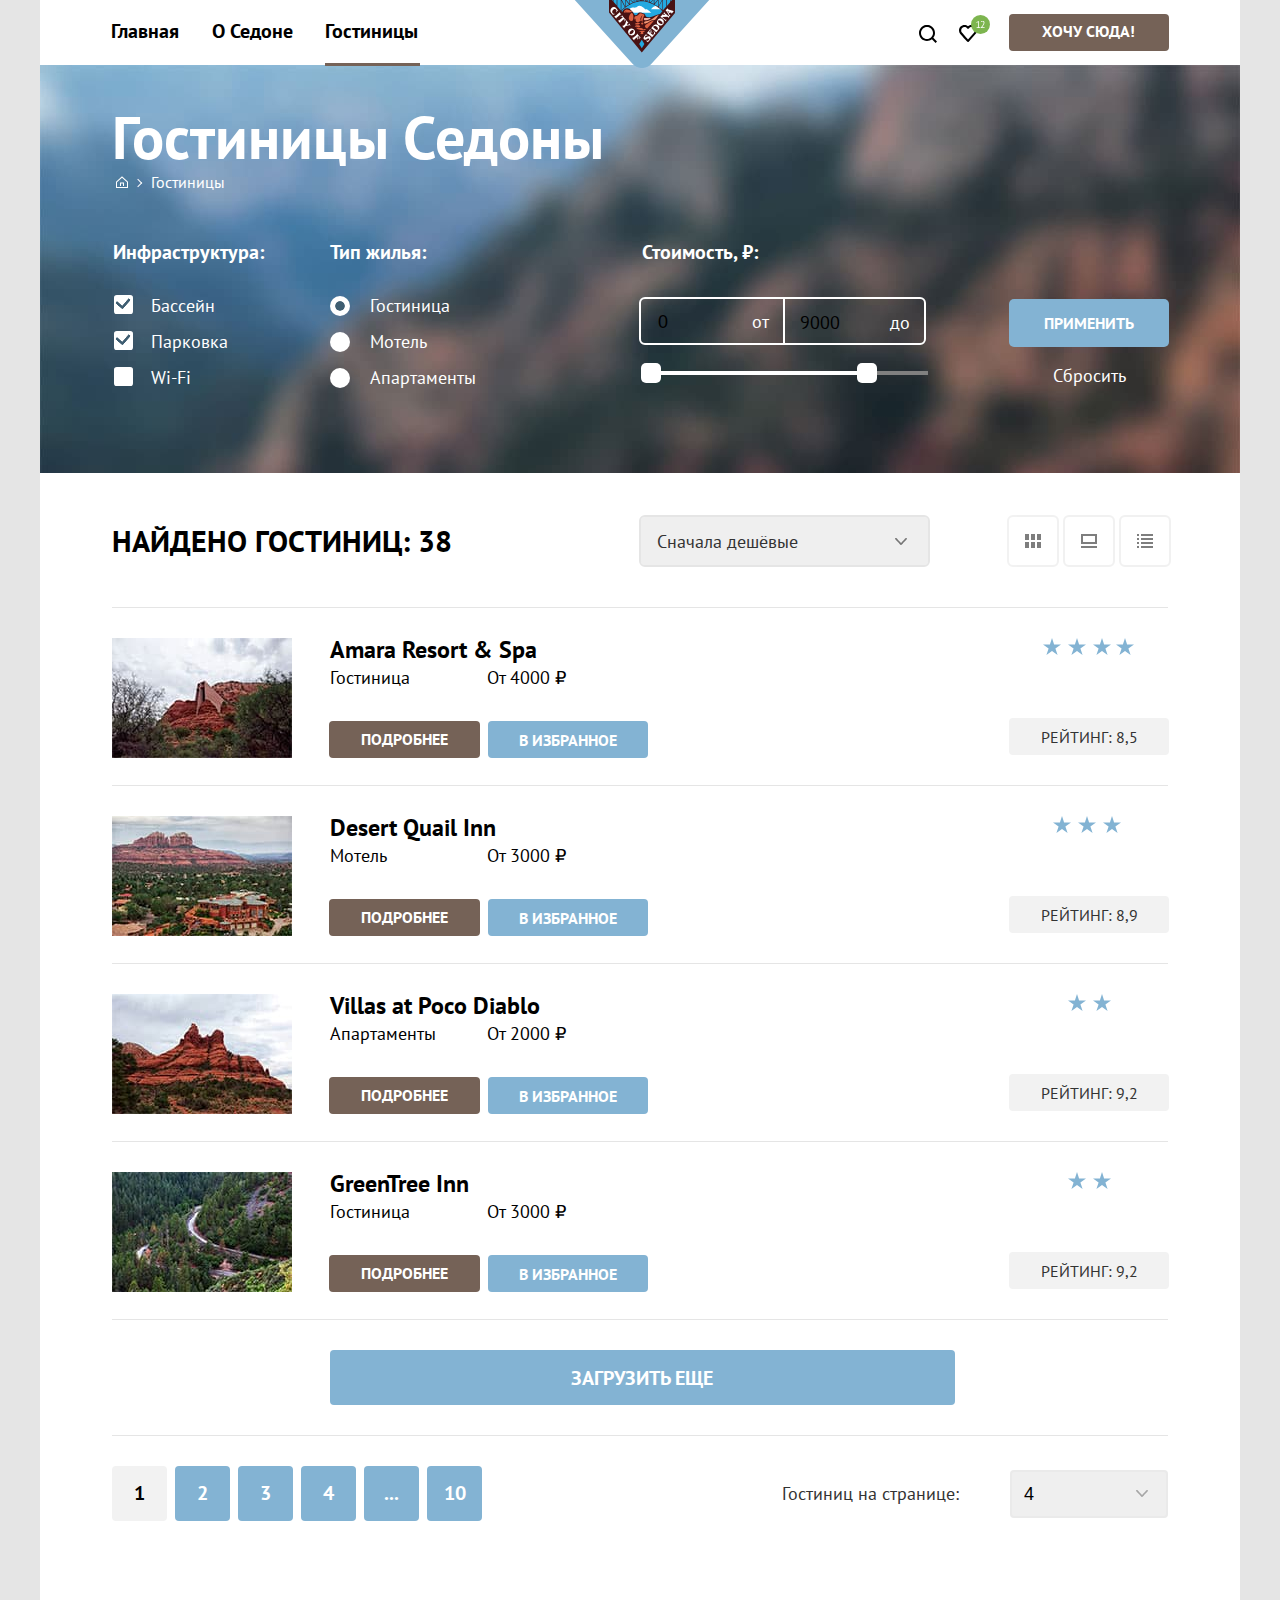
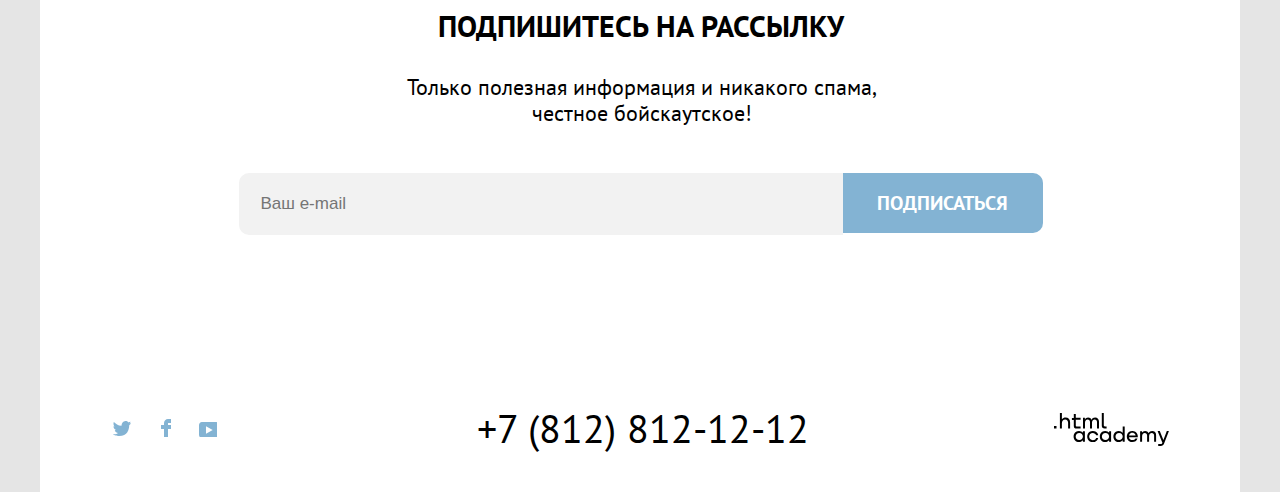
==== commit 50663089: "7.15. Декоративные элементы на внутренней странице" ====
--- a/catalog.html
+++ b/catalog.html
@@ -30,16 +30,25 @@
           <ul class="navigation-list navigation-user">
             <li class="navigation-item">
               <a class="navigation-link link-search" href="#">
+                <svg width="18" height="18" fill="none" xmlns="http://www.w3.org/2000/svg">
+                  <path class="svg-search" d="m18 16.5-3.7-3.7c1-1.3 1.7-3 1.7-4.9 0-4.4-3.6-8-8-8S0 3.6 0 8c0 4.4 3.6 8 8 8 1.8 0 3.5-.6 4.9-1.7l3.7 3.7 1.4-1.5ZM8 14c-3.3 0-6-2.7-6-6s2.7-6 6-6 6 2.7 6 6-2.7 6-6 6Z" fill="#000"/>
+                </svg>
                 <span class="visually-hidden">Поиск</span>
               </a>
             </li>
-            <li class="navigation-item">
+            <li class="navigation-item navigation-item-like">
               <a class="navigation-link link-like" href="#">
+                <svg width="31" height="27" fill="none" xmlns="http://www.w3.org/2000/svg">
+                  <path class="svg-heart" d="M8.9 27c-.3 0-.6-.1-.8-.4-5.4-6.1-6.7-7.5-7-7.9-.7-.9-1.1-2.1-1.1-3.3 0-3 2.4-5.4 5.5-5.4 1.3 0 2.5.5 3.5 1.3 1-.8 2.3-1.3 3.5-1.3 3 0 5.5 2.4 5.5 5.4 0 1.3-.5 2.5-1.3 3.4l-7 7.9c-.2.2-.4.3-.8.3Zm-6-9.5c.3.4 3.5 4 6.1 6.9l6.2-7c.5-.5.7-1.2.7-2 0-1.8-1.5-3.3-3.3-3.3-1 0-2 .5-2.7 1.3-.3.3-.6.4-.9.4-.3 0-.6-.2-.8-.4-.7-.8-1.7-1.3-2.7-1.3-1.8 0-3.3 1.5-3.3 3.3-.1.9.3 1.6.7 2.1-.1 0-.1 0 0 0Z" fill="#000"/>
+                  <path class="svg-heart-circle" d="M31 9.5a9.5 9.5 0 1 1-19 0 9.5 9.5 0 0 1 19 0Z" fill="#7DB54F"/>
+                  <path class="svg-heart-opacity" d="M17.63 12.26h1.4V7.42l.1-.59-.4.47-1.1.79-.38-.51 2.2-1.7h.36v6.38h1.37V13h-3.55v-.74Zm7.83-4.67c0 .353-.067.717-.2 1.09a6.562 6.562 0 0 1-.51 1.11c-.207.373-.44.74-.7 1.1-.26.353-.52.69-.78 1.01l-.49.43v.04l.64-.11h2.18V13h-3.98v-.29c.147-.153.323-.343.53-.57a16.081 16.081 0 0 0 1.3-1.63c.22-.313.417-.63.59-.95.18-.32.323-.637.43-.95.107-.313.16-.61.16-.89 0-.327-.093-.597-.28-.81-.187-.22-.47-.33-.85-.33-.253 0-.5.053-.74.16-.24.1-.447.217-.62.35l-.33-.57c.233-.2.51-.357.83-.47.32-.113.663-.17 1.03-.17.287 0 .54.043.76.13.22.08.407.197.56.35.153.153.27.337.35.55.08.207.12.433.12.68Z" fill="#fff"/>
+                </svg>
                 <span class="visually-hidden">Лайки</span>
               </a>
-            </li>
-            <li class="navigation-item">
-              <a class="navigation-link link-entrance" href="#">Хочу сюда!</a>
+              <div class="popover"></div>
+            </li>
+            <li class="navigation-item">
+              <a class="link-entrance" href="#"><span>Хочу сюда!</span></a>
             </li>
           </ul>
         </nav>
@@ -54,7 +63,14 @@
         <section class="filters">
           <div class="filters-form-wrapper"> 
             <h1>Гостиницы Седоны</h1>
-            <p>Гостиницы</p>
+            <div class="icon-house-svg"><a href="#">
+              <svg width="12" height="12" fill="none" xmlns="http://www.w3.org/2000/svg">
+                <path d="M6 .3 0 5.8V12h12V5.8L6 .3ZM11 11H1V6.2l5-4.5 5 4.5V11Z" fill="#fff"/>
+                <path d="M4 10h1V7.5h2V10h1V6.5H4V10Z" fill="#fff"/>
+              </svg></a>
+            </div>
+            <div class="icon-bird"><a href="#"></a></div>
+            <p><a class="hotels-sorting-link" href="#">Гостиницы</a></p>
             <form class="filters-form"> 
               <div class="filters-form-first"> 
                 <div class="filters-infrastructure">
@@ -109,10 +125,11 @@
                     </div>
                     <div class="range-controls">
                       <div class="scale">
-                        <div class="bar"></div>
+                        <div class="bar">
+                          <button class="button toggle-min" type="button"></button>
+                          <button class="button toggle-max" type="button"></button>
+                        </div>
                       </div>
-                      <div class="toggle toggle-min"></div>
-                      <div class="toggle toggle-max"></div>
                     </div>
                   </div>
                 </fieldset> 
@@ -150,16 +167,18 @@
         <section class="gallery">
           <section class="gallery-list">
             <div class="gallery-img">
-              <img src="img/catalog/hotel-1.jpg" width="180" height="120" alt="Amara Resort & Spa">
+              <a href="#">
+                <img src="img/catalog/hotel-1.jpg" width="180" height="120" alt="Amara Resort & Spa">
+              </a>
             </div>
             <div class="gallery-item">
-              <h3 class="gallery-title">Amara Resort & Spa</h3>
+              <h3 class="gallery-title"><a href="#">Amara Resort & Spa</a></h3>
               <span class="gallery-hotel">Гостиница</span>
               <span class="gallery-hotel-price">От 4000 ₽</span>
             
               <div class="gallery-hotel-info">
-                <div class="gallery-details"><a href="#">подробнее</a></div>
-                <div class="gallery-booking"><button class="button gallery-btn" type="submit">в избранное</button></div>
+                <div class="gallery-details"><a href="#"><span>подробнее</span></a></div>
+                <div class="gallery-booking"><button class="button gallery-btn" type="submit"><span>в избранное</span></button></div>
               </div>
             </div>
             <div class="gallery-hotel-rating">
@@ -175,16 +194,18 @@
 
           <section class="gallery-list">
             <div class="gallery-img">
-              <img src="img/catalog/hotel-2.jpg" width="180" height="120" alt="Desert Quail Inn">
+              <a href="#">
+                <img src="img/catalog/hotel-2.jpg" width="180" height="120" alt="Desert Quail Inn">
+              </a>
             </div>
             <div class="gallery-item">
-              <h3 class="gallery-title">Desert Quail Inn</h3>
+              <h3 class="gallery-title"><a href="#">Desert Quail Inn</a></h3>
               <span class="gallery-hotel">Мотель</span>
               <span class="gallery-hotel-price">От 3000 ₽</span>
             
               <div class="gallery-hotel-info">
-                <div class="gallery-details"><a href="#">подробнее</a></div>
-                <div class="gallery-booking"><button class="button gallery-btn" type="submit">в избранное</button></div>
+                <div class="gallery-details"><a href="#"><span>подробнее</span></a></div>
+                <div class="gallery-booking"><button class="button gallery-btn" type="submit"><span>в избранное</span></button></div>
               </div>
             </div>
             <div class="gallery-hotel-rating">
@@ -199,16 +220,18 @@
 
           <section class="gallery-list">
             <div class="gallery-img">
-              <img src="img/catalog/hotel-3.jpg" width="180" height="120" alt="Villas at Poco Diablo">
+              <a href="#">
+                <img src="img/catalog/hotel-3.jpg" width="180" height="120" alt="Villas at Poco Diablo">
+              </a>
             </div>
             <div class="gallery-item">
-              <h3 class="gallery-title">Villas at Poco Diablo</h3>
+              <h3 class="gallery-title"><a href="#">Villas at Poco Diablo</a></h3>
               <span class="gallery-hotel">Апартаменты</span>
               <span class="gallery-hotel-price">От 2000 ₽</span>
             
               <div class="gallery-hotel-info">
-                <div class="gallery-details"><a href="#">подробнее</a></div>
-                <div class="gallery-booking"><button class="button gallery-btn" type="submit">в избранное</button></div>
+                <div class="gallery-details"><a href="#"><span>подробнее</span></a></div>
+                <div class="gallery-booking"><button class="button gallery-btn" type="submit"><span>в избранное</span></button></div>
               </div>
             </div>
             <div class="gallery-hotel-rating">
@@ -222,16 +245,18 @@
 
           <section class="gallery-list">
             <div class="gallery-img">
-              <img src="img/catalog/hotel-4.jpg" width="180" height="120" alt="GreenTree Inn">
+              <a href="#">
+                <img src="img/catalog/hotel-4.jpg" width="180" height="120" alt="GreenTree Inn">
+              </a>
             </div>
             <div class="gallery-item">
-              <h3 class="gallery-title">GreenTree Inn</h3>
+              <h3 class="gallery-title"><a href="#">GreenTree Inn</a></h3>
               <span class="gallery-hotel">Гостиница</span>
               <span class="gallery-hotel-price">От 3000 ₽</span>
             
               <div class="gallery-hotel-info">
-                <div class="gallery-details"><a href="#">подробнее</a></div>
-                <div class="gallery-booking"><button class="button gallery-btn" type="submit">в избранное</button></div>
+                <div class="gallery-details"><a href="#"><span>подробнее</span></a></div>
+                <div class="gallery-booking"><button class="button gallery-btn" type="submit"><span>в избранное</span></button></div>
               </div>
             </div>
             <div class="gallery-hotel-rating">
@@ -251,22 +276,22 @@
         <section class="slider-pagination">
           <ul class="pagination-list">
             <li class="pagination-item">
-              <a class="pagination-link pagination-current">1</a>
-            </li>
-            <li class="pagination-item">
-              <a class="pagination-link" href="#">2</a>
-            </li>
-            <li class="pagination-item">
-              <a class="pagination-link" href="#">3</a>
-            </li>
-            <li class="pagination-item">
-              <a class="pagination-link" href="#">4</a>
-            </li>
-            <li class="pagination-item">
-              <a class="pagination-link pagination-link-dotted" href="#">...</a>
-            </li>
-            <li class="pagination-item">
-              <a class="pagination-link pagination-link-last" href="#">10</a>
+              <a class="pagination-link pagination-current"><span>1</span></a>
+            </li>
+            <li class="pagination-item">
+              <a class="pagination-link" href="#"><span>2</span></a>
+            </li>
+            <li class="pagination-item">
+              <a class="pagination-link" href="#"><span>3</span></a>
+            </li>
+            <li class="pagination-item">
+              <a class="pagination-link" href="#"><span>4</span></a>
+            </li>
+            <li class="pagination-item">
+              <a class="pagination-link pagination-link-dotted" href="#"><span>...</span></a>
+            </li>
+            <li class="pagination-item">
+              <a class="pagination-link pagination-link-last" href="#"><span>10</span></a>
             </li>
           </ul>
 
@@ -284,8 +309,8 @@
             <h3>Подпишитесь на рассылку</h3>
             <p>Только полезная информация и никакого спама, честное бойскаутское!</p>
             <form class="subscription-form">
-              <input class="subscription-input" type="text" name="subscription">
-              <button class="button subscription-button" type="button">Подписаться</button>
+              <input class="subscription-input" type="email" name="subscription" placeholder="Ваш e-mail">
+              <button class="button subscription-button" type="button"><span>Подписаться</span></button>
             </form>
           </div>
         </section>
@@ -296,16 +321,37 @@
       <div class="page-container">
         <section class="footer-section">
           <ul class="page-footer-socials">
-            <li><a class="social-button-tw" href="#"><span class="visually-hidden">twitter</span></a></li>
-            <li><a class="social-button-fb" href="#"><span class="visually-hidden">facebook</span></a></li>
-            <li><a class="social-button-yt" href="#"><span class="visually-hidden">youtube</span></a></li>
+            <li><a class="social-button-tw social-btn" href="https://twitter.com/htmlacademy_ru">
+              <svg width="18" height="15" fill="none" xmlns="http://www.w3.org/2000/svg">
+                <g clip-path="url(#a)">
+                  <path class="social-button" d="M11.6.2c1.8-.5 3.2.3 3.8 1.2.7-.2 1.4-.5 2.1-.7 0 .9-.6 1.5-.9 1.8.7.1 1.4-.6 1.4-.6-.2 1-1.1 1.8-1.7 2C16.1 10.7 13 15.1 5.7 15h-.5c-.4 0-4.4-.5-5.2-1.9 2.4.2 4.1-.4 5-1.2-1-.3-2.9-.4-3.2-2.9.4.1.6.2 1.3.1C1.8 8.3.4 7.5.5 5.3c.3.3 1.1.5 1.4.5C1.1 5.6-.2 2.5.9.9c1.9 1.9 4 3.6 7.6 3.8C8.7 2.3 9.7.8 11.6.2Z" fill="#83B3D3"/>
+                </g><defs><clipPath id="a"><path fill="#fff" d="M0 0h18v15H0z"/></clipPath></defs>
+              </svg>
+              <span class="visually-hidden">twitter</span></a>
+            </li>
+            <li><a class="social-button-fb social-btn" href="https://www.facebook.com/htmlacademy">
+              <svg width="10" height="18" fill="none" xmlns="http://www.w3.org/2000/svg">
+                <path class="social-button" d="M7 0C4.8 0 3 1.8 3 4v2H0v4h3v8h4v-8h3V6H7V4h3V0H7Z" fill="#83B3D3"/>
+              </svg>
+              <span class="visually-hidden">facebook</span></a>
+            </li>
+            <li><a class="social-button-yt social-btn" href="https://www.youtube.com/c/HTMLAcademyRUS">
+              <svg width="20" height="16" fill="none" xmlns="http://www.w3.org/2000/svg">
+                <g clip-path="url(#a)">
+                  <path class="social-button" d="M17 0H2.9C1.2 0 0 1.5 0 3.2v9.5C0 14.5 1.2 16 2.9 16h14.3c1.5 0 2.9-1.5 2.9-3.2V3.2C19.9 1.5 18.7 0 17 0ZM7 11.8V4.2L13.7 8 7 11.8Z" fill="#83B3D3"/>
+                </g><defs><clipPath id="a"><path fill="#fff" d="M0 0h20v16H0z"/></clipPath></defs>
+              </svg>
+              <span class="visually-hidden">youtube</span></a>
+            </li>
           </ul>
           <div>
-            <span class="page-footer-telephone">+7 (812) 812-12-12</span>
+            <a class="page-footer-telephone" href="#">+7 (812) 812-12-12</a>
           </div>
           <div class="footer-copyright">
-            <a class="button" href="#">
-              <img src="img/logo-htmlacademy.svg" width="115" height="34" alt="Логотип HTML Academy">
+            <a class="copyright-link" href="https://htmlacademy.ru/">
+              <svg class="copyright-link-svg" width="115" height="34" fill="none" xmlns="http://www.w3.org/2000/svg">
+                <path class="copyright-link-path" d="M0 12.9v2.6h2.5v-2.6H0ZM11.6 4.5c-1.6 0-2.8.7-3.6 1.7h-.1V0h-2v15.5h2v-5.3c0-2.1 1.3-3.6 3.3-3.6 1.8 0 2.9 1.4 2.9 3.2v5.7h2V9.4c.1-3-1.8-4.9-4.5-4.9ZM26.6 4.8h-4.8V1.1h-2v3.8h-1.9v2h1.9v6c0 1.7 1 2.7 2.7 2.7h4.1v-2h-3.7c-.7 0-1.1-.4-1.1-1.1V6.8h4.8v-2ZM41.1 4.6c-1.6 0-2.9.8-3.5 2.1h-.1c-.6-1.2-1.8-2.1-3.4-2.1-1.4 0-2.5.8-3.1 1.8h-.1V4.8H29v10.6h2V10c0-2 1-3.5 2.6-3.5 1.5 0 2.4 1 2.4 2.6v6.3h2V9.8c0-2.4 1.4-3.3 2.6-3.3 1.5 0 2.4 1 2.4 2.6v6.3h2V8.9c.1-2.5-1.4-4.3-3.9-4.3ZM47.8 12.7c0 1.7 1 2.7 2.8 2.7h2v-2h-1.7c-.7 0-1.1-.4-1.1-1.1V0h-2v12.7ZM28.9 19.7c-.9-1.1-2.2-1.8-3.9-1.8-3.1 0-5.4 2.3-5.4 5.6s2.3 5.6 5.4 5.6c1.8 0 3-.8 3.8-1.9h.1v1.6h2V18.2h-2v1.5Zm-3.6 7.4c-2.2 0-3.6-1.6-3.6-3.6s1.4-3.6 3.6-3.6 3.6 1.6 3.6 3.6c0 1.9-1.4 3.6-3.6 3.6ZM44.2 22c-.5-2.4-2.6-4.1-5.4-4.1-3.4 0-5.6 2.5-5.6 5.6 0 3.1 2.2 5.6 5.6 5.6 2.8 0 4.9-1.8 5.4-4.2h-2.1c-.4 1.3-1.7 2.3-3.3 2.3-2.2 0-3.6-1.6-3.6-3.6s1.4-3.6 3.6-3.6c1.6 0 2.8 1 3.3 2.2h2.1V22ZM55.1 19.7c-.9-1.1-2.2-1.8-3.9-1.8-3.1 0-5.4 2.3-5.4 5.6s2.3 5.6 5.4 5.6c1.8 0 3-.8 3.8-1.9h.1v1.6h2V18.2h-2v1.5Zm-3.6 7.4c-2.2 0-3.6-1.6-3.6-3.6s1.4-3.6 3.6-3.6 3.6 1.6 3.6 3.6c0 1.9-1.5 3.6-3.6 3.6ZM68.7 19.8c-.9-1.1-2.2-1.9-3.9-1.9-3.1 0-5.4 2.3-5.4 5.6s2.2 5.6 5.4 5.6c1.7 0 3-.8 3.8-1.8h.1v1.5h2V13.4h-2v6.4Zm-3.6 7.3c-2.2 0-3.6-1.6-3.6-3.6s1.4-3.6 3.6-3.6 3.6 1.6 3.6 3.6c-.1 2-1.5 3.6-3.6 3.6ZM78.3 17.9c-3.3 0-5.5 2.5-5.5 5.6 0 3 2.1 5.6 5.5 5.6 2.5 0 4.5-1.3 5.2-3.6h-2.1c-.5 1-1.6 1.6-3 1.6-1.9 0-3.3-1.3-3.4-2.9h8.8c.2-3.6-2-6.3-5.5-6.3Zm0 1.9c1.7 0 3 1 3.3 2.6h-6.5c.3-1.5 1.5-2.6 3.2-2.6ZM98.2 17.9c-1.6 0-2.9.8-3.6 2h-.1c-.6-1.2-1.8-2-3.4-2-1.4 0-2.5.7-3.1 1.8v-1.5h-1.9v10.6h2v-5.4c0-2 1-3.4 2.6-3.5 1.5 0 2.4 1 2.4 2.6v6.3h2v-5.6c0-2.4 1.4-3.3 2.6-3.3 1.5 0 2.4 1 2.4 2.6v6.3h2v-6.5c.1-2.6-1.4-4.4-3.9-4.4ZM109.4 27l-3.6-8.9h-2.2l4.8 11.6c-.3.9-.7 1.2-1.7 1.2h-2.5v2h2.5c1.8 0 2.8-.8 3.5-2.6l4.7-12.2h-2.1l-3.4 8.9Z" fill="#000"/>
+              </svg>
             </a>
           </div>
         </section>
--- a/styles/styles.css
+++ b/styles/styles.css
@@ -48,6 +48,7 @@
 
 html {
   height: 100%;
+  box-sizing: border-box;
 }
 
 body {
@@ -114,17 +115,40 @@
   list-style-type: none;
 }
 
+.navigation-item {
+  margin: 0;
+  padding: 0;
+}
+
 .navigation-link {
-  display: block;
+  display: flex;
+  height: 30px;
+  margin: 0;
+  padding: 0;
   font-family: "PT Sans", sans-serif;
   font-size: 20px;
   font-weight: 700;
-  text-align: center;
   line-height: 27px;
   color: #000000;
   background-color: #ffffff;
   text-decoration: none;
   text-transform: capitalize;
+}
+
+.navigation-list .navigation-link:hover {
+  color: #756257;
+}
+
+.navigation-list .navigation-link:focus {
+  color: #756257;
+  outline: 3px solid #83B3D3;
+  border-radius: 10px;
+}
+
+.navigation-list .navigation-link:active {
+  color: #756257;
+  opacity: 30%;
+  outline: none;
 }
 
 .current-link-index::after {
@@ -140,6 +164,10 @@
   background-repeat: no-repeat;
   z-index: 1;
 }
+
+.current-link-index:active::after {
+  opacity: 0;
+}
   
 .link-hotels {
   position: relative;
@@ -148,6 +176,8 @@
 
 .navigation-item-logo {
   z-index: 1;
+  margin: 0;
+  margin-left: 5px;
 }
 
 .navigation-link-logo {
@@ -155,29 +185,86 @@
   align-items: center;
 }
 
-.navigation-user {
-  display: flex;
-  justify-content: space-between;
+.navigation-list.navigation-user {
+  display: flex; 
+  width: 315px;
+  height: 40px;
   margin: 0;
   padding: 0;
+  box-sizing: border-box;
+  position: relative;
 }
 
 .link-search {
-  width: 25px;
-  height: 25px;
-  margin-left: 62px;
-  background-image: url("../img/search.png");
+  position: absolute;
+  top: 2px;
+  left: 54px;
+  width: 37px;
+  height: 35px;
+}
+
+.link-search svg {
+  position: absolute;
+  top: 10px;
+  left: 11px;
+}
+
+.link-like {
+  position: absolute;
+  top: 2px;
+  left: 97px;
+  width: 37px;
+  height: 35px;
+}
+
+.link-like svg {
+  position: absolute;
+  top: 0px;
+  left: 8px;
+  z-index: 1;
+}
+
+.navigation-user .link-search:hover .svg-search,
+.navigation-user .link-like:hover .svg-heart,
+.navigation-user .link-search:focus .svg-search,
+.navigation-user .link-like:focus .svg-heart {
+  fill: #756257;
+}
+
+.navigation-user .link-like:hover .svg-heart-opacity {
+  opacity: 0.8;
+}
+
+.navigation-user .link-search:focus,
+.navigation-user .link-like:focus {
+  outline: 3px solid #83B3D3; 
+  border-radius: 10px;
+}
+
+.navigation-user .link-search:active,
+.navigation-user .link-like:active {
+  opacity: 30%;
+  outline: none;
+}
+
+.navigation-item-like .popover {
+  display: none;
+  position: absolute;
+  top: 40px;
+  right: 0px;
+  width: 400px;
+  height: 300px;
+  box-sizing: border-box;
+  background-image: url("../img/pop-up-hotels.png");
   background-repeat: no-repeat;
   background-position: 50% 50%;
-}
-
-.link-like {
-  display: inline-block;
-  width: 35px;
-  height: 30px;
-  background-image: url("../img/heart.png");
-  background-repeat: no-repeat;
-  background-position: 40% 30%;
+  border-top-left-radius: 20px;
+  border-top-right-radius: 20px;
+  z-index: 1;
+}
+
+.navigation-item-like:hover .popover {
+  display: block;
 }
 
 .link-entrance {
@@ -187,11 +274,30 @@
   font-size: 16px;
   font-weight: 700;
   color: #ffffff;
-  background-color: rgba(117, 98, 87, 1);
+  background-color: #756257;
   line-height: 35px;
+  text-align: center;
   text-transform: uppercase;
+  text-decoration: none;
   border: none;
   border-radius: 4px;
+}
+
+.link-entrance:hover {
+  background-color: #615048;
+}
+
+.link-entrance:focus {
+  outline: 3px solid #83B3D3; 
+  border-radius: 10px;
+}
+
+.link-entrance:active {
+  outline: none;
+}
+
+.link-entrance span:active {
+  opacity: 30%;
 }
 
 /*main-index*/
@@ -211,6 +317,7 @@
   width: 1200px;
   height: 485px;
   position: relative;
+  z-index: 0;
 }
 
 .welcome-image {
@@ -471,6 +578,23 @@
   border-radius: 10px;
 }
 
+.button-modal:hover {
+  background-color: #615048;
+}
+
+.button-modal:focus {
+  outline: 3px solid #83B3D3;
+  border-radius: 10px;
+}
+
+.button-modal:active {
+  outline: none;
+}
+
+.button-modal span:active {
+  opacity: 30%;
+}
+
 .subscription {
   width: 1200px;
   height: 411px;
@@ -521,6 +645,23 @@
   border-radius: 10px 0 0 10px;
 }
 
+.page-subscription-input:hover {
+  background-color: #E5E5E5;
+}
+
+.page-subscription-input:focus {
+  outline: 3px solid #83B3D3;
+}
+
+.page-subscription-input:active {
+  outline: 2px solid #000000;
+  z-index: 1;
+}
+
+.page-subscription-input:invalid {
+  outline: 2px solid #FF5757;
+}
+
 .page-subscription-input::placeholder {
   padding-left: 20px;
   font-size: 17px;
@@ -539,6 +680,22 @@
   border-radius: 0 10px 10px 0;
 }
 
+.button-subscription:hover {
+  background-color: #68A2CA;
+}
+
+.button-subscription:focus {
+  outline: 3px solid #756257;
+}
+
+.button-subscription:active {
+  outline: none;
+}
+
+.button-subscription span:active {
+  opacity: 30%;
+}
+
 /*footer*/
 
 .footer-section {
@@ -547,64 +704,104 @@
   align-items: center;
   width: 1200px;
   height: 120px;
-  background-color: #ffffff;
-}
-
-.page-footer-socials {
-  display: flex;
-  justify-content: space-between;
-  align-items: flex-start;
-  width: 108px;
-  height: 28px;
   margin: 0;
   padding: 0;
-  margin-left: 72px;
+  background-color: #ffffff;
+}
+
+.page-footer-socials {
+  display: flex;
+  justify-content: space-between;
+  width: 120px;
+  height: 38px;
+  margin: 0;
+  padding: 0;
+  margin-left: 67px;
   list-style-type: none;
 }
 
-.social-button-tw {
-  display: block;
-  width: 20px;
-  height: 20px;
-  color: #83B3D3;
-  background-image: url("../img/social-twitter.svg");
-  background-repeat: no-repeat;
-  background-position: 50% 50%;
-}
-
+.social-button-tw,
 .social-button-fb {
   display: block;
-  width: 20px;
-  height: 20px;
-  margin-top: 2px;
-  color: #83B3D3;
-  background-image: url("../img/social-facebook.svg");
-  background-repeat: no-repeat;
-  background-position: 50% 50%;
 }
 
 .social-button-yt {
   display: block;
-  width: 20px;
-  height: 20px;
-  margin-top: 2px;
-  color: #83B3D3;
-  background-image: url("../img/social-youtube.svg");
-  background-repeat: no-repeat;
-  background-position: 50% 50%;
+  margin: 2px 3px 0 0;
+}
+
+.social-button:hover {
+  fill: #68A2CA;
+}
+
+.social-btn {
+  display: flex;
+  justify-content: center;
+  align-items: center;
+  width: 30px;
+  height: 30px;
+}
+
+.social-btn:focus {
+  outline: 3px solid #83B3D3;
+  border-radius: 10px;
+}
+
+.social-btn:active {
+  opacity: 30%;
+  outline: none;
 }
 
 .page-footer-telephone {
+  display: block;
   width: 350px;
   height: 50px;
-  margin-left: 8px;
+  margin-left: 20px;
+  padding: 18px 0 0 22px;
   font-size: 40px;
+  color: #000000;
+  text-decoration: none;
+}
+
+.page-footer-telephone:hover {
+  color: #756257;
+}
+
+.page-footer-telephone:focus {
+  outline: 3px solid #83B3D3;
+  border-radius: 10px;
+  color: #756257;
+}
+
+.page-footer-telephone:active {
+  opacity: 30%;
+  outline: none;
 }
 
 .footer-copyright {
-  width: 115px;
-  height: 34px;
-  margin-right: 70px;
+  margin-right: 56px;
+}
+
+.copyright-link {
+  display: block;
+  width: 130px;
+  height: 48px;
+  padding: 10px 0 0 20px;
+}
+
+.copyright-link:hover .copyright-link-path {
+  fill: #756257;
+}
+
+.copyright-link:focus {
+  fill: #756257;
+  outline: 3px solid #83B3D3;
+  border-radius: 10px;
+}
+
+.copyright-link:active {
+  opacity: 30%;
+  outline: none;
 }
 
 /*page-calalog*/
@@ -648,39 +845,93 @@
   font-weight: 700;
 }
 
-.filters-form-wrapper h1::after {
-  content: "";
-  display: block;
-  position: absolute;
-  top: 55px;
-  left: 23px;
+.icon-house-svg {
+  position: absolute;
+  top: 110px;
+  left: 69px;
+  color: #ffffff;
+}
+
+.icon-house-svg a {
+  display: block;
+  width: 25px;
+  height: 25px;
+  text-align: center;
+}
+
+.icon-house-svg a:hover {
+  opacity: 60%;
+}
+
+.icon-house-svg a:focus {
+  outline: 3px solid #83B3D3;
+  border-radius: 4px;
+  z-index: 1;
+}
+
+.icon-house-svg a:active {
+  opacity: 30%;
+  outline: none;
+}
+
+.icon-bird {
+  position: absolute;
+  top: 120px;
+  left: 95px;
   width: 5px;
   height: 5px;
+  background-color: transparent;
   transform: rotate(45deg);
   border: 1px solid #ffffff;
   border-left: none;
   border-bottom: none;
 }
 
+.icon-bird a {
+  width: 5px;
+  height: 5px;
+  display: block;
+  background-color: transparent;
+}
+
+.icon-bird:hover {
+  opacity: 60%;
+}
+
+.icon-bird:focus {
+  border-color: transparent;
+  background-color: transparent;
+}
+
+.icon-bird:active {
+  opacity: 0;
+}
+
 .filters-form-wrapper p {
-  width: 73px;
+  width: 80px;
   height: 21px;
-  margin: 21px 0 29px 113px;
-}
-
-.filters-form-wrapper p::before {
-  content: "";
-  display: block;
-  position: absolute;
-  top: 116px;
-  left: 74px;
-  width: 12px;
-  height: 12px;
-  color: #ffffff;
-  background-image: url("../img/catalog/icon-house.svg");
-  background-repeat: no-repeat;
-  background-position: 50% 50%;
-  z-index: 1;
+  margin: 21px 0 29px 108px;
+  text-align: center;
+}
+
+.hotels-sorting-link {
+  display: block;
+  color: #FFFFFF;
+  text-decoration: none;
+}
+
+.hotels-sorting-link:hover {
+  opacity: 60%;
+}
+
+.hotels-sorting-link:focus {
+  outline: 3px solid #83B3D3;
+  border-radius: 4px;
+}
+
+.hotels-sorting-link:active {
+  opacity: 30%;
+  outline: none;
 }
 
 .filters-form {
@@ -765,6 +1016,21 @@
   z-index: 1;
 }
 
+.filters-input-checkbox:hover + label::before,
+.filters-input-checkbox:checked:hover + label::after {
+  opacity: 60%;
+}
+
+.filters-input-checkbox:focus + label::before {
+  outline: 3px solid #83B3D3;
+}
+
+.filters-input-checkbox:active + label::before,
+.filters-input-checkbox:checked:active + label::after {
+  opacity: 30%;
+  outline: none;
+}
+
 .filters-housing {
   width: 156px;
 }
@@ -784,8 +1050,11 @@
   left: -40px;
   width: 20px;
   height: 20px;
+  background-color: #FFFFFF;
   background-image: url("../img/catalog/radio-off.svg");
   background-repeat: no-repeat;
+  background-position: 50% 50%;
+  border-radius: 50%;
   z-index: 0;
 }
 
@@ -800,7 +1069,23 @@
   background-image: url("../img/catalog/radio-on.svg");
   background-repeat: no-repeat;
   background-position: 50% 50%;
+  border-radius: 50%;
   z-index: 1;
+}
+
+.filters-input-radio:hover + label::before,
+.filters-input-radio:checked:hover + label::after {
+  opacity: 60%;
+}
+
+.filters-input-radio:focus + label::before {
+  outline: 3px solid #83B3D3;
+}
+
+.filters-input-radio:active + label::before,
+.filters-input-radio:checked:active + label::after {
+  opacity: 30%;
+  outline: none;
 }
 
 .filter-form-second {
@@ -833,8 +1118,12 @@
   margin: 0;
   margin-left: 1px;
   margin-bottom: 28px;
-  border: 2px solid #ffffff;
+  outline: 2px solid #ffffff;
   border-radius: 4px;
+}
+
+.price-controls:active {
+  background-color: #756257;
 }
 
 .min-price span {
@@ -902,6 +1191,8 @@
   background-image: url("../img/catalog/Rectangle-1.svg");
   background-repeat: no-repeat;
   background-position: 50% 50%;
+  border: none;
+  border-radius: 5px;
   z-index: 1;
 }
 
@@ -916,7 +1207,21 @@
   background-image: url("../img/catalog/Rectangle-2.svg");
   background-repeat: no-repeat;
   background-position: 50% 50%;
+  border: none;
+  border-radius: 5px;
   z-index: 1;
+}
+
+.toggle-min:focus,
+.toggle-max:focus {
+  outline: 3px solid #83B3D3;
+  border-radius: 5px;
+}
+
+.toggle-min:active,
+.toggle-max:active {
+  outline: 2px solid #83B3D3;
+  border-radius: 5px;
 }
 
 .filters-button {
@@ -943,6 +1248,20 @@
   border-radius: 5px;
 }
 
+.filters-button-apply:hover {
+  background-color: #68A2CA;
+}
+
+.filters-button-apply:focus {
+  outline: 3px solid #ffffff;
+  border-radius: 4px;
+}
+
+.filters-button-apply:active {
+  opacity: 40%;
+  outline: none;
+}
+
 .filters-button-reset {
   font-size: 18px;
   color: #ffffff;
@@ -951,6 +1270,20 @@
   font-weight: 400;
   text-transform: capitalize;
   background-color: transparent;
+}
+
+.filters-button-reset:hover {
+  opacity: 60%;
+}
+
+.filters-button-reset:focus {
+  outline: 3px solid #83B3D3;
+  border-radius: 4px;
+}
+
+.filters-button-reset:active {
+  opacity: 30%;
+  outline: none;
 }
 
 .sorting-block {
@@ -985,6 +1318,16 @@
   background-image: url("../img/catalog/vector-dropdown.png");
   background-repeat: no-repeat;
   background-position: 50% 50%;
+  opacity: 50%;
+}
+
+.sorting-type:hover::after,
+.sorting-type:focus::after {
+  opacity: 40%;
+}
+
+.sorting-type:active::after {
+  opacity: 20%;
 }
 
 .select-control {
@@ -996,10 +1339,21 @@
   color: #333333;
   font-family: "PT Sans", sans-serif;
   font-style: normal;
-  font-weight: 700;
-  border: 2px solid #E5E5E5;
+  font-weight: 400;
+  border: none;
+  outline: 2px solid #E5E5E5;
   border-radius: 4px;
   appearance: none;
+}
+
+.select-control:hover,
+.select-control:focus {
+  border: none;
+  outline: 2px solid #83B3D3;
+}
+
+.select-control:active {
+  opacity: 30%;
 }
 
 .sorting-list {
@@ -1028,15 +1382,19 @@
 .sorting-item button {
   width: 48px;
   height: 48px;
-  border: 2px solid #E5E5E5;
+  border: none;
+  outline: 2px solid #E5E5E5;
   border-radius: 4px;
   background-color: transparent;
 }
 
-.mode-list button {
-  width: 48px;
-  border: 2px solid #000000;
-  opacity: 1;
+.sorting-item button:hover,
+.sorting-item button:focus {
+  outline: 2px solid #83B3D3;
+}
+
+.sorting-item button:active {
+  outline: 2px solid #000000;
 }
 
 .mode-tile button::after {
@@ -1090,6 +1448,25 @@
   border-bottom: 1px solid #E5E5E5;
 }
 
+.gallery-img a {
+  display: block;
+  width: 180px;
+  height: 120px;
+}
+
+.gallery-img a:hover {
+  opacity: 60%;
+}
+
+.gallery-img a:focus {
+  outline: 2px solid #83B3D3;
+}
+
+.gallery-img a:active {
+  opacity: 30%;
+  outline: none;
+}
+
 .gallery-item {
   display: grid;
   grid-template-columns: 150px 165px;
@@ -1103,10 +1480,32 @@
   margin: 0 0 0 1px;
   padding: 0;
   grid-column: 1 / -1;
+}
+
+.gallery-title a {
+  width: 211px;
+  height: 28px;
+  display: block;
+  color: #000000;
   font-size: 24px;
   font-family: "PT Sans", sans-serif;
   font-style: normal;
   font-weight: 700;
+  text-decoration: none;
+}
+
+.gallery-title a:hover {
+  color: #756257;
+}
+
+.gallery-title a:focus {
+  outline: 3px solid #83B3D3;
+  border-radius: 5px;
+}
+
+.gallery-title a:active {
+  opacity: 30%;
+  outline: none;
 }
 
 .gallery-hotel {
@@ -1130,10 +1529,6 @@
 .gallery-hotel-info {
   display: flex;
   grid-column: 1 / 3;
-}
-
-.gallery-details {
-  margin-left: px;
 }
 
 .gallery-details a {
@@ -1153,6 +1548,24 @@
   border-radius: 4px;
 }
 
+.gallery-details a:hover {
+  background-color: #615048;
+}
+
+.gallery-details a:focus {
+  background-color: #615048;
+  outline: 3px solid #83B3D3;
+  border-radius: 5px;
+}
+
+.gallery-details a:active {
+  outline: none;
+}
+
+.gallery-details a span:active {
+  opacity: 30%;
+}
+
 .gallery-btn {
   width: 160px;
   height: 37px;
@@ -1167,6 +1580,24 @@
   background-color: #83B3D3;
   border: none;
   border-radius: 4px;
+}
+
+.gallery-btn:hover {
+  background-color: #68A2CA;
+  outline: 1px solid #756257;
+}
+
+.gallery-btn:focus {
+  background-color: #68A2CA;
+  outline: 3px solid #756257;
+}
+
+.gallery-btn:active {
+  outline: none;
+}
+
+.gallery-btn span:active {
+  opacity: 30%;
 }
 
 .gallery-hotel-rating {
@@ -1308,7 +1739,36 @@
 
 .pagination-current {
   color: #000000;
-  background-color: #F2F2F2;;
+  background-color: #F2F2F2;
+}
+
+.pagination-link span {
+  display: block;
+}
+
+.pagination-link:hover {
+  background-color: #68A2CA;
+}
+
+.pagination-link:focus {
+  background-color: #68A2CA;
+  outline: 3px solid #756257;
+}
+
+.pagination-link:active {
+  background-color: #68A2CA;
+  outline: none;
+}
+
+.pagination-link span:active {
+  opacity: 30%;
+}
+
+.pagination-current:hover,
+.pagination-current:focus,
+.pagination-current:active {
+  background-color: #F2F2F2;
+  opacity: 1;
 }
 
 .pagination-link-dotted {
@@ -1413,6 +1873,29 @@
   border-top-left-radius: 10px;
   border-bottom-left-radius: 10px;
 }
+
+.subscription-input:hover {
+  background-color: #E5E5E5;
+}
+
+.subscription-input:focus {
+  outline: 3px solid #83B3D3;
+}
+
+.subscription-input:active {
+  outline: 2px solid #000000;
+  z-index: 1;
+}
+
+.subscription-input:invalid {
+  outline: 2px solid #FF5757;
+}
+
+.subscription-input::placeholder {
+  padding-left: 20px;
+  font-size: 17px;
+}
+
 .subscription-button {
   width: 200px;
   height: 60px;
@@ -1422,4 +1905,20 @@
   border: none;
   border-top-right-radius: 10px;
   border-bottom-right-radius: 10px;
+}
+
+.subscription-button:hover {
+  background-color: #68A2CA;
+}
+
+.subscription-button:focus {
+  outline: 3px solid #756257;
+}
+
+.subscription-button:active {
+  outline: none;
+}
+
+.subscription-button span:active {
+  opacity: 30%;
 }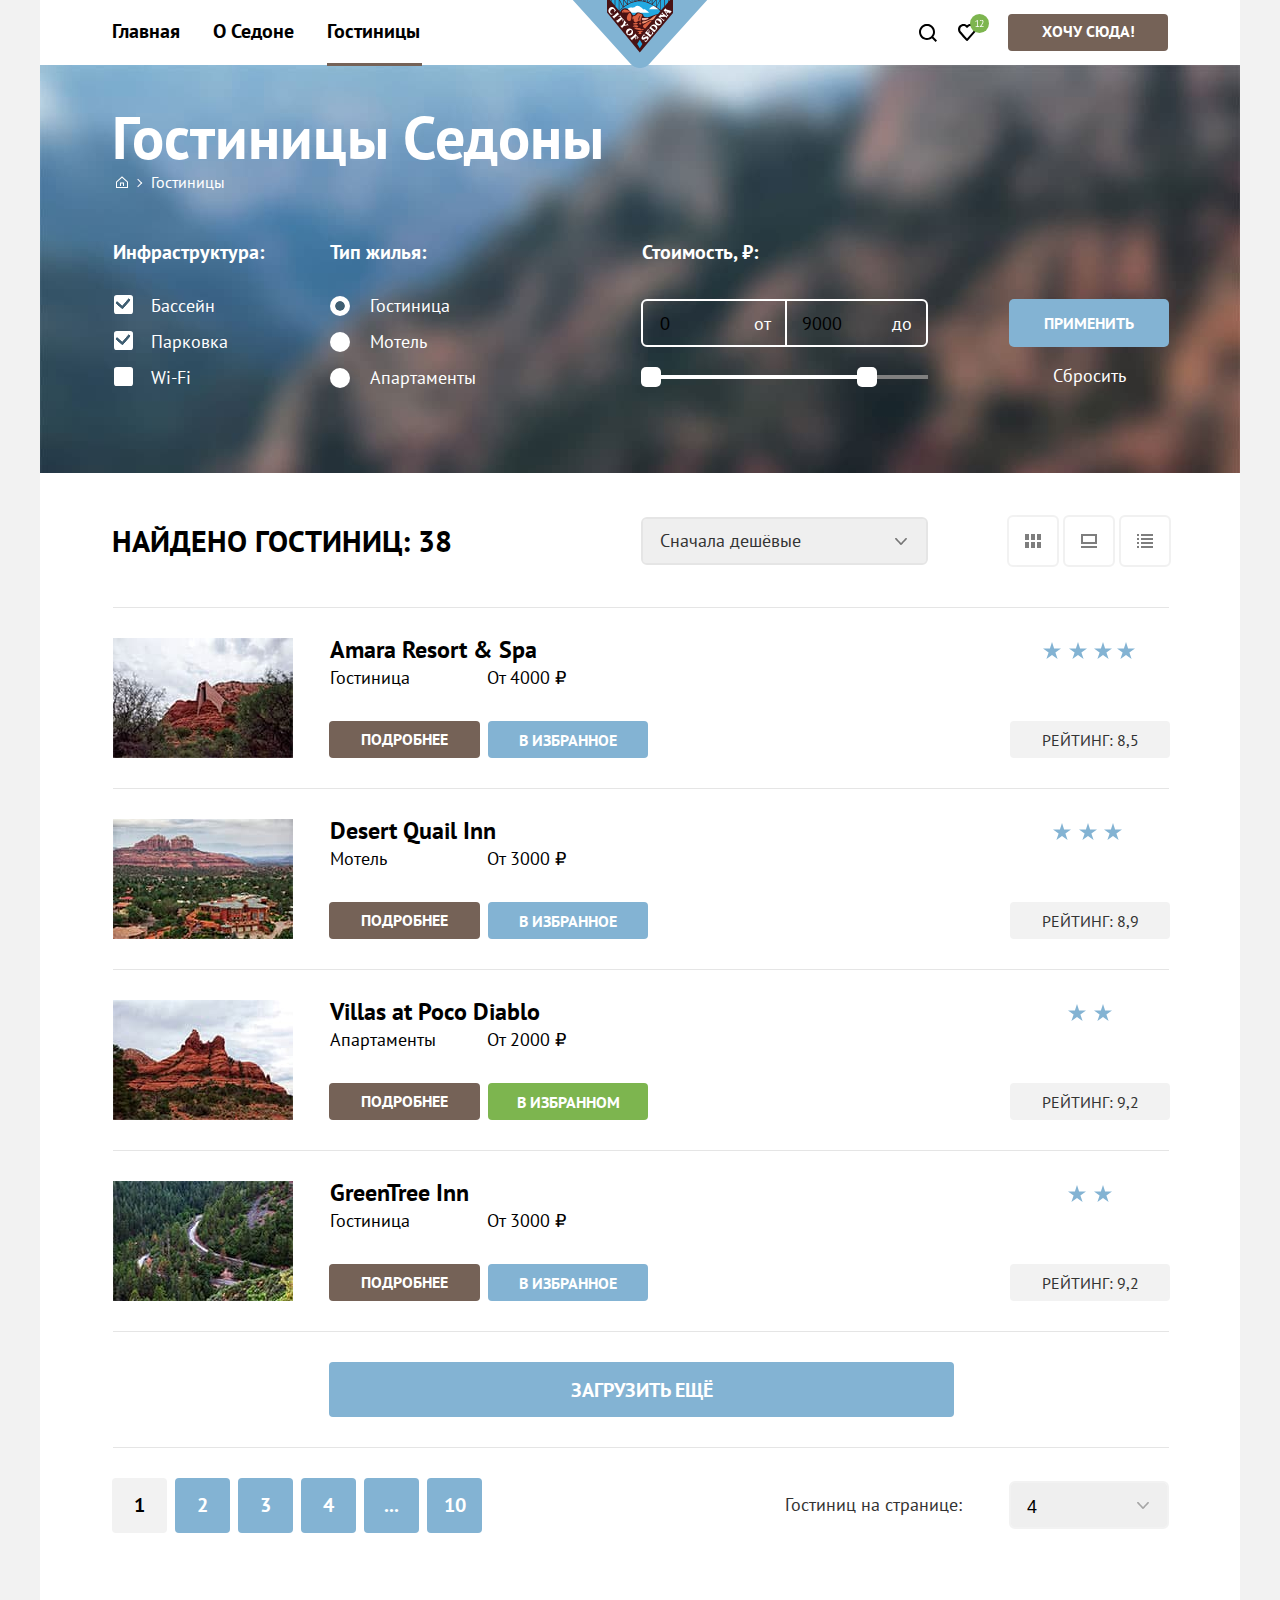
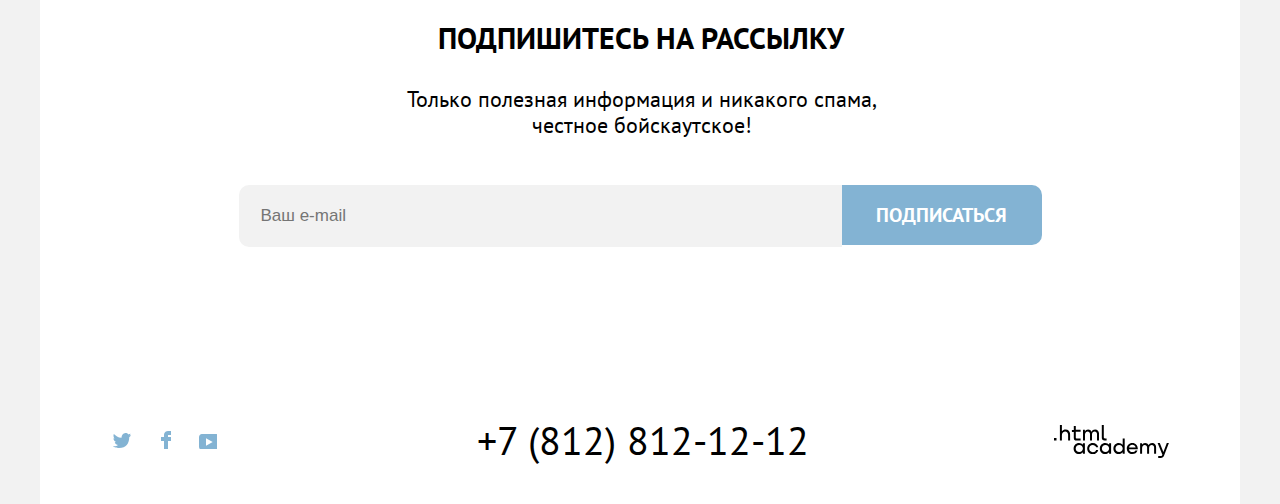
==== commit 81ce4a4f: "Задание №8, завершение верстки всех компонентов." ====
--- a/catalog.html
+++ b/catalog.html
@@ -4,6 +4,7 @@
     <meta charset="utf-8">
     <title>Каталог Седона</title>
     <link rel="stylesheet" href="styles/styles.css">
+    <link rel="icon" type="image/png" sizes="32x32" href="img/favicons/favicon-32.png">
   </head>
   <body>
     <header class="page-header">
@@ -11,44 +12,44 @@
         <nav class="navigation">
           <ul class="navigation-list">
             <li class="navigation-item">
-              <a class="navigation-link" href="index.html">Главная</a>
-            </li>
-            <li class="navigation-item">
-              <a class="navigation-link" href="about-sedona.html">О Седоне</a>
-            </li>
-            <li class="navigation-item">
-              <a class="navigation-link link-hotels current-link-catalog" href="catalog.html">Гостиницы</a>
+              <a class="navigation-link" name="nav-main" href="index.html">Главная</a>
+            </li>
+            <li class="navigation-item">
+              <a class="navigation-link" name="nav-about-sedona" href="about-sedona.html">О Седоне</a>
+            </li>
+            <li class="navigation-item">
+              <a class="navigation-link link-hotels current-link-catalog" name="nav-hotels" href="catalog.html">Гостиницы</a>
             </li>
           </ul>
        
           <div class="navigation-item-logo">
-            <a class="navigation-link-logo" href="index.html">
-              <img class="navigation-logo" src="img/logo-sedona.svg" width="138" height="70" alt="Логотип">
+            <a class="navigation-link-logo" name="nav-logo" href="index.html">
+              <img class="navigation-logo" src="img/logo-sedona.svg" width="138" height="70" alt="Логотип.">
             </a>
           </div>
 
           <ul class="navigation-list navigation-user">
             <li class="navigation-item">
-              <a class="navigation-link link-search" href="#">
-                <svg width="18" height="18" fill="none" xmlns="http://www.w3.org/2000/svg">
+              <a class="navigation-link link-search" name="search" href="#">
+                <svg width="18" height="18" fill="none" role="img" aria-label="Значек поиска." xmlns="http://www.w3.org/2000/svg">
                   <path class="svg-search" d="m18 16.5-3.7-3.7c1-1.3 1.7-3 1.7-4.9 0-4.4-3.6-8-8-8S0 3.6 0 8c0 4.4 3.6 8 8 8 1.8 0 3.5-.6 4.9-1.7l3.7 3.7 1.4-1.5ZM8 14c-3.3 0-6-2.7-6-6s2.7-6 6-6 6 2.7 6 6-2.7 6-6 6Z" fill="#000"/>
                 </svg>
-                <span class="visually-hidden">Поиск</span>
+                <span class="visually-hidden">Поиск.</span>
               </a>
             </li>
             <li class="navigation-item navigation-item-like">
-              <a class="navigation-link link-like" href="#">
-                <svg width="31" height="27" fill="none" xmlns="http://www.w3.org/2000/svg">
+              <a class="navigation-link link-like" name="likes" href="#">
+                <svg width="31" height="27" fill="none" role="img" aria-label="Значек сердечко." xmlns="http://www.w3.org/2000/svg">
                   <path class="svg-heart" d="M8.9 27c-.3 0-.6-.1-.8-.4-5.4-6.1-6.7-7.5-7-7.9-.7-.9-1.1-2.1-1.1-3.3 0-3 2.4-5.4 5.5-5.4 1.3 0 2.5.5 3.5 1.3 1-.8 2.3-1.3 3.5-1.3 3 0 5.5 2.4 5.5 5.4 0 1.3-.5 2.5-1.3 3.4l-7 7.9c-.2.2-.4.3-.8.3Zm-6-9.5c.3.4 3.5 4 6.1 6.9l6.2-7c.5-.5.7-1.2.7-2 0-1.8-1.5-3.3-3.3-3.3-1 0-2 .5-2.7 1.3-.3.3-.6.4-.9.4-.3 0-.6-.2-.8-.4-.7-.8-1.7-1.3-2.7-1.3-1.8 0-3.3 1.5-3.3 3.3-.1.9.3 1.6.7 2.1-.1 0-.1 0 0 0Z" fill="#000"/>
                   <path class="svg-heart-circle" d="M31 9.5a9.5 9.5 0 1 1-19 0 9.5 9.5 0 0 1 19 0Z" fill="#7DB54F"/>
                   <path class="svg-heart-opacity" d="M17.63 12.26h1.4V7.42l.1-.59-.4.47-1.1.79-.38-.51 2.2-1.7h.36v6.38h1.37V13h-3.55v-.74Zm7.83-4.67c0 .353-.067.717-.2 1.09a6.562 6.562 0 0 1-.51 1.11c-.207.373-.44.74-.7 1.1-.26.353-.52.69-.78 1.01l-.49.43v.04l.64-.11h2.18V13h-3.98v-.29c.147-.153.323-.343.53-.57a16.081 16.081 0 0 0 1.3-1.63c.22-.313.417-.63.59-.95.18-.32.323-.637.43-.95.107-.313.16-.61.16-.89 0-.327-.093-.597-.28-.81-.187-.22-.47-.33-.85-.33-.253 0-.5.053-.74.16-.24.1-.447.217-.62.35l-.33-.57c.233-.2.51-.357.83-.47.32-.113.663-.17 1.03-.17.287 0 .54.043.76.13.22.08.407.197.56.35.153.153.27.337.35.55.08.207.12.433.12.68Z" fill="#fff"/>
                 </svg>
-                <span class="visually-hidden">Лайки</span>
+                <span class="visually-hidden">Лайки.</span>
               </a>
               <div class="popover"></div>
             </li>
             <li class="navigation-item">
-              <a class="link-entrance" href="#"><span>Хочу сюда!</span></a>
+              <a class="link-entrance" name="entrance" href="#"><span>Хочу сюда!</span></a>
             </li>
           </ul>
         </nav>
@@ -58,20 +59,22 @@
     <main class="main-container main-catalog">
       <div class="page-container">
         <div class="catalog-sedona-image">
-          <img src="img/catalog/catalog-background.jpg" width="1200" height="408" alt="Фон «Sedona»">
+          <img src="img/catalog/catalog-background.jpg" width="1200" height="408" alt="Фон «Sedona».">
         </div>
         <section class="filters">
           <div class="filters-form-wrapper"> 
             <h1>Гостиницы Седоны</h1>
-            <div class="icon-house-svg"><a href="#">
-              <svg width="12" height="12" fill="none" xmlns="http://www.w3.org/2000/svg">
-                <path d="M6 .3 0 5.8V12h12V5.8L6 .3ZM11 11H1V6.2l5-4.5 5 4.5V11Z" fill="#fff"/>
-                <path d="M4 10h1V7.5h2V10h1V6.5H4V10Z" fill="#fff"/>
-              </svg></a>
+            <div class="icon-house-svg">
+              <a name="house" href="#">
+                <svg width="12" height="12" fill="none" role="img" aria-label="Значек домика." xmlns="http://www.w3.org/2000/svg">
+                  <path d="M6 .3 0 5.8V12h12V5.8L6 .3ZM11 11H1V6.2l5-4.5 5 4.5V11Z" fill="#fff"/>
+                  <path d="M4 10h1V7.5h2V10h1V6.5H4V10Z" fill="#fff"/>
+                </svg>
+              </a>
             </div>
-            <div class="icon-bird"><a href="#"></a></div>
-            <p><a class="hotels-sorting-link" href="#">Гостиницы</a></p>
-            <form class="filters-form"> 
+            <div class="icon-bird"><a name="bird" href="#"></a></div>
+            <p><a class="hotels-sorting-link" name="hotels-sorting" href="#">Гостиницы</a></p>
+            <form action="https://echo.htmlacademy.ru" class="filters-form"> 
               <div class="filters-form-first"> 
                 <div class="filters-infrastructure">
                   <h3>Инфраструктура:</h3>
@@ -116,18 +119,18 @@
                   <div class="filters-range">
                     <div class="price-controls">
                       <label class="min-price" for="min-price-label">
-                        <input type="number" id="min-price-label" class="min-price-input" value="0"><span>от</span>
+                        <input type="number" id="min-price-label" name="from" class="min-price-input" value="0"><span>от</span>
                       </label>
                       
                       <label class="max-price" for="max-price-label">
-                        <input type="number" id="max-price-label" class="max-price-input" value="9000"><span>до</span>
+                        <input type="number" id="max-price-label" name="till" class="max-price-input" value="9000"><span>до</span>
                       </label>
                     </div>
                     <div class="range-controls">
                       <div class="scale">
                         <div class="bar">
-                          <button class="button toggle-min" type="button"></button>
-                          <button class="button toggle-max" type="button"></button>
+                          <button class="button toggle-min" type="button"><span class="visually-hidden">Кнопка минимум.</span></button>
+                          <button class="button toggle-max" type="button"><span class="visually-hidden">Кнопка максимум.</span></button>
                         </div>
                       </div>
                     </div>
@@ -136,182 +139,188 @@
                 
                 <div class="filters-button">
                   <button class="button filters-btn filters-button-apply" type="submit">Применить</button>
-                  <button class="button filters-btn filters-button-reset" type="submit">Сбросить</button>
+                  <button class="button filters-btn filters-button-reset" type="reset">Сбросить</button>
                 </div>
               </div>
             </form>
           </div>
         </section>
-
-        <section class="sorting-block">      
-          <h2>Найдено гостиниц: 38</h2>
-          <form class="sorting-type">
-            <label class="visually-hidden" for="sorting">Сортировка</label>
-            <select class="select-control" id="sorting" name="sorting">
-              <option value="popular">Сначала дешёвые</option>
-            </select>
-          </form>
-          <ul class="sorting-list">
-            <li class="sorting-item">
-              <a class="sorting-link mode-tile" href="#"><button type="button"></button></a>
-            </li>
-            <li class="sorting-item">
-              <a class="sorting-link mode-slideshow" href="#"><button type="button"></button></a>
-            </li>
-            <li class="sorting-item">
-              <a class="sorting-link mode-list" href="#"><button type="button"></button></a>
-            </li>
-          </ul>
-        </section>
-
-        <section class="gallery">
-          <section class="gallery-list">
-            <div class="gallery-img">
-              <a href="#">
-                <img src="img/catalog/hotel-1.jpg" width="180" height="120" alt="Amara Resort & Spa">
-              </a>
+        
+        <section class="sorting-container">
+          <div class="sorting-block">      
+            <h2>Найдено гостиниц: 38</h2>
+            <form action="https://echo.htmlacademy.ru" class="sorting-type">
+              <label class="visually-hidden" for="sorting">Сортировка.</label>
+              <select class="select-control" id="sorting" name="sorting">
+                <option value="popular">Сначала дешёвые</option>
+              </select>
+            </form>
+            <ul class="sorting-list">
+              <li class="sorting-item">
+                <a class="sorting-link mode-tile" name="mode-tile-link" href="#"><button type=button><span class="visually-hidden">Кнопка-1.</span></button></a>
+              </li>
+              <li class="sorting-item">
+                <a class="sorting-link mode-slideshow" name="mode-slideshow-link" href="#"><button type="button"><span class="visually-hidden">Кнопка-2.</span></button></a>
+              </li>
+              <li class="sorting-item">
+                <a class="sorting-link mode-list" name="mode-list-link" href="#"><button type="button"><span class="visually-hidden">Кнопка-3.</span></button></a>
+              </li>
+            </ul>
+          </div>
+        </section>
+
+        <section class="gallery-container">
+          <div class="gallery">
+            <section class="gallery-list">
+              <div class="gallery-img">
+                <a name="gallery-hotel-1" href="#">
+                  <img src="img/catalog/hotel-1.jpg" width="180" height="120" alt="Гостиница Amara Resort & Spa.">
+                </a>
+              </div>
+              <div class="gallery-item">
+                <h3 class="gallery-title"><a name="hotel-name-Amara" href="#">Amara Resort & Spa</a></h3>
+                <span class="gallery-hotel">Гостиница</span>
+                <span class="gallery-hotel-price">От 4000 ₽</span>
+              
+                <div class="gallery-hotel-info">
+                  <div class="gallery-details"><a name="hotel-details-Amara" href="#"><span>подробнее</span></a></div>
+                  <div class="gallery-booking"><button class="button gallery-btn" type="submit"><span>в избранное</span></button></div>
+                </div>
+              </div>
+              <div class="gallery-hotel-rating">
+                <div class="gallery-stars gallery-stars-first">
+                  <p class="rating-star-first"></p>
+                  <p class="rating-star-second"></p>
+                  <p class="rating-star-third"></p>
+                  <p class="rating-star-forth"></p>
+                </div>
+                <button type="button" class="button">Рейтинг: 8,5</button>
+              </div>    
+            </section>
+  
+            <section class="gallery-list">
+              <div class="gallery-img">
+                <a name="gallery-hotel-2" href="#">
+                  <img src="img/catalog/hotel-2.jpg" width="180" height="120" alt="Мотель Desert Quail Inn.">
+                </a>
+              </div>
+              <div class="gallery-item">
+                <h3 class="gallery-title"><a name="motel-name-Desert" href="#">Desert Quail Inn</a></h3>
+                <span class="gallery-hotel">Мотель</span>
+                <span class="gallery-hotel-price">От 3000 ₽</span>
+              
+                <div class="gallery-hotel-info">
+                  <div class="gallery-details"><a name="motel-details-Desert" href="#"><span>подробнее</span></a></div>
+                  <div class="gallery-booking"><button class="button gallery-btn" type="submit"><span>в избранное</span></button></div>
+                </div>
+              </div>
+              <div class="gallery-hotel-rating">
+                <div class="gallery-stars gallery-stars-second">
+                  <p class="rating-star-first"></p>
+                  <p class="rating-star-second"></p>
+                  <p class="rating-star-third"></p>
+                </div>
+                <button type="button" class="button">Рейтинг: 8,9</button>
+              </div> 
+            </section>
+  
+            <section class="gallery-list">
+              <div class="gallery-img">
+                <a name="gallery-hotel-3" href="#">
+                  <img src="img/catalog/hotel-3.jpg" width="180" height="120" alt="Апартаменты Villas at Poco Diablo.">
+                </a>
+              </div>
+              <div class="gallery-item">
+                <h3 class="gallery-title"><a name="apartment-name-Villas" href="#">Villas at Poco Diablo</a></h3>
+                <span class="gallery-hotel">Апартаменты</span>
+                <span class="gallery-hotel-price">От 2000 ₽</span>
+              
+                <div class="gallery-hotel-info">
+                  <div class="gallery-details"><a name="apartment-details-Villas" href="#"><span>подробнее</span></a></div>
+                  <div class="gallery-booking"><button class="button gallery-btn in-selected" type="submit"><span>в избранном</span></button></div>
+                </div>
+              </div>
+              <div class="gallery-hotel-rating">
+                <div class="gallery-stars gallery-stars-third">
+                  <p class="rating-star-first"></p>
+                  <p class="rating-star-second"></p>
+              </div>
+              <button type="button" class="button">Рейтинг: 9,2</button>
+            </section>    
+            
+            <section class="gallery-list">
+              <div class="gallery-img">
+                <a name="gallery-hotel-4" href="#">
+                  <img src="img/catalog/hotel-4.jpg" width="180" height="120" alt="Гостиница GreenTree Inn.">
+                </a>
+              </div>
+              <div class="gallery-item">
+                <h3 class="gallery-title"><a name="hotel-name-GreenThree" href="#">GreenTree Inn</a></h3>
+                <span class="gallery-hotel">Гостиница</span>
+                <span class="gallery-hotel-price">От 3000 ₽</span>
+              
+                <div class="gallery-hotel-info">
+                  <div class="gallery-details"><a name="hotel-details-GreenThree" href="#"><span>подробнее</span></a></div>
+                  <div class="gallery-booking"><button class="button gallery-btn" type="submit"><span>в избранное</span></button></div>
+                </div>
+              </div>
+              <div class="gallery-hotel-rating">
+                <div class="gallery-stars gallery-stars-forth">
+                  <p class="rating-star-first"></p>
+                  <p class="rating-star-second"></p>
+                </div>
+                <button type="button" class="button">Рейтинг: 9,2</button>
+              </div>    
+            </section>
+        
+            <section class="gallery-download">
+              <button class="button download-btn" type="submit">загрузить ещё</button>
+            </section>
+          </div>
+        </section>
+
+        <section class="pagination-container">
+          <div class="slider-pagination">
+            <ul class="pagination-list">
+              <li class="pagination-item">
+                <a class="pagination-link pagination-current" name="btn-1" href="#"><span>1</span></a>
+              </li>
+              <li class="pagination-item">
+                <a class="pagination-link" name="btn-2" href="#"><span>2</span></a>
+              </li>
+              <li class="pagination-item">
+                <a class="pagination-link" name="btn-3" href="#"><span>3</span></a>
+              </li>
+              <li class="pagination-item">
+                <a class="pagination-link" name="btn-4" href="#"><span>4</span></a>
+              </li>
+              <li class="pagination-item">
+                <a class="pagination-link pagination-link-dotted" name="btn-dotted" href="#"><span>...</span></a>
+              </li>
+              <li class="pagination-item">
+                <a class="pagination-link pagination-link-last" name="btn-10" href="#"><span>10</span></a>
+              </li>
+            </ul>
+            <form action="https://echo.htmlacademy.ru" class="sorting-hotel-pages">
+              <span class="sorting-hotel-item">Гостиниц на странице:</span>
+              <label class="visually-hidden" for="sorting-hotels">Сортировка гостиниц.</label>
+              <select class="select-hotel" id="sorting-hotels" name="hotels">
+                <option value="popular">4</option>
+              </select>
+            </form>
+          <div>
+        </section>
+        
+        <section class="subscription-container">
+          <div class="subscription-block">
+            <div class="subscription-item-catalog">
+              <h3>Подпишитесь на рассылку</h3>
+              <p>Только полезная информация и никакого спама, честное бойскаутское!</p>
+              <form action="https://echo.htmlacademy.ru" class="subscription-form">
+                <input class="subscription-input" type="email" name="subscription" placeholder="Ваш e-mail">
+                <button class="button subscription-button" type="submit"><span>Подписаться</span></button>
+              </form>
             </div>
-            <div class="gallery-item">
-              <h3 class="gallery-title"><a href="#">Amara Resort & Spa</a></h3>
-              <span class="gallery-hotel">Гостиница</span>
-              <span class="gallery-hotel-price">От 4000 ₽</span>
-            
-              <div class="gallery-hotel-info">
-                <div class="gallery-details"><a href="#"><span>подробнее</span></a></div>
-                <div class="gallery-booking"><button class="button gallery-btn" type="submit"><span>в избранное</span></button></div>
-              </div>
-            </div>
-            <div class="gallery-hotel-rating">
-              <div class="gallery-stars gallery-stars-first">
-                <p class="rating-star-first"></p>
-                <p class="rating-star-second"></p>
-                <p class="rating-star-third"></p>
-                <p class="rating-star-forth"></p>
-              </div>
-              <button type="button" class="button">Рейтинг: 8,5</button>
-            </div>    
-          </section>
-
-          <section class="gallery-list">
-            <div class="gallery-img">
-              <a href="#">
-                <img src="img/catalog/hotel-2.jpg" width="180" height="120" alt="Desert Quail Inn">
-              </a>
-            </div>
-            <div class="gallery-item">
-              <h3 class="gallery-title"><a href="#">Desert Quail Inn</a></h3>
-              <span class="gallery-hotel">Мотель</span>
-              <span class="gallery-hotel-price">От 3000 ₽</span>
-            
-              <div class="gallery-hotel-info">
-                <div class="gallery-details"><a href="#"><span>подробнее</span></a></div>
-                <div class="gallery-booking"><button class="button gallery-btn" type="submit"><span>в избранное</span></button></div>
-              </div>
-            </div>
-            <div class="gallery-hotel-rating">
-              <div class="gallery-stars gallery-stars-second">
-                <p class="rating-star-first"></p>
-                <p class="rating-star-second"></p>
-                <p class="rating-star-third"></p>
-              </div>
-              <button type="button" class="button">Рейтинг: 8,9</button>
-            </div>    
-          </section>
-
-          <section class="gallery-list">
-            <div class="gallery-img">
-              <a href="#">
-                <img src="img/catalog/hotel-3.jpg" width="180" height="120" alt="Villas at Poco Diablo">
-              </a>
-            </div>
-            <div class="gallery-item">
-              <h3 class="gallery-title"><a href="#">Villas at Poco Diablo</a></h3>
-              <span class="gallery-hotel">Апартаменты</span>
-              <span class="gallery-hotel-price">От 2000 ₽</span>
-            
-              <div class="gallery-hotel-info">
-                <div class="gallery-details"><a href="#"><span>подробнее</span></a></div>
-                <div class="gallery-booking"><button class="button gallery-btn" type="submit"><span>в избранное</span></button></div>
-              </div>
-            </div>
-            <div class="gallery-hotel-rating">
-              <div class="gallery-stars gallery-stars-third">
-                <p class="rating-star-first"></p>
-                <p class="rating-star-second"></p>
-              </div>
-              <button type="button" class="button">Рейтинг: 9,2</button>
-            </div>    
-          </section>
-
-          <section class="gallery-list">
-            <div class="gallery-img">
-              <a href="#">
-                <img src="img/catalog/hotel-4.jpg" width="180" height="120" alt="GreenTree Inn">
-              </a>
-            </div>
-            <div class="gallery-item">
-              <h3 class="gallery-title"><a href="#">GreenTree Inn</a></h3>
-              <span class="gallery-hotel">Гостиница</span>
-              <span class="gallery-hotel-price">От 3000 ₽</span>
-            
-              <div class="gallery-hotel-info">
-                <div class="gallery-details"><a href="#"><span>подробнее</span></a></div>
-                <div class="gallery-booking"><button class="button gallery-btn" type="submit"><span>в избранное</span></button></div>
-              </div>
-            </div>
-            <div class="gallery-hotel-rating">
-              <div class="gallery-stars gallery-stars-forth">
-                <p class="rating-star-first"></p>
-                <p class="rating-star-second"></p>
-              </div>
-              <button type="button" class="button">Рейтинг: 9,2</button>
-            </div>    
-          </section>
-
-          <section class="gallery-download">
-            <button class="button download-btn" type="submit">Загрузить еще</button>
-          </section>
-        </section>
-
-        <section class="slider-pagination">
-          <ul class="pagination-list">
-            <li class="pagination-item">
-              <a class="pagination-link pagination-current"><span>1</span></a>
-            </li>
-            <li class="pagination-item">
-              <a class="pagination-link" href="#"><span>2</span></a>
-            </li>
-            <li class="pagination-item">
-              <a class="pagination-link" href="#"><span>3</span></a>
-            </li>
-            <li class="pagination-item">
-              <a class="pagination-link" href="#"><span>4</span></a>
-            </li>
-            <li class="pagination-item">
-              <a class="pagination-link pagination-link-dotted" href="#"><span>...</span></a>
-            </li>
-            <li class="pagination-item">
-              <a class="pagination-link pagination-link-last" href="#"><span>10</span></a>
-            </li>
-          </ul>
-
-          <form class="sorting-hotel-pages">
-            <span class="sorting-hotel-item">Гостиниц на странице:</span>
-            <label class="visually-hidden" for="sorting-hotels">Сортировка гостиниц</label>
-            <select class="select-hotel" id="sorting-hotels" name="hotels">
-              <option value="popular">4</option>
-            </select>
-          </form>
-        </section>
-        
-        <section class="subscription-block">
-          <div class="subscription-item-catalog">
-            <h3>Подпишитесь на рассылку</h3>
-            <p>Только полезная информация и никакого спама, честное бойскаутское!</p>
-            <form class="subscription-form">
-              <input class="subscription-input" type="email" name="subscription" placeholder="Ваш e-mail">
-              <button class="button subscription-button" type="button"><span>Подписаться</span></button>
-            </form>
           </div>
         </section>
       </div>
@@ -321,35 +330,41 @@
       <div class="page-container">
         <section class="footer-section">
           <ul class="page-footer-socials">
-            <li><a class="social-button-tw social-btn" href="https://twitter.com/htmlacademy_ru">
-              <svg width="18" height="15" fill="none" xmlns="http://www.w3.org/2000/svg">
-                <g clip-path="url(#a)">
-                  <path class="social-button" d="M11.6.2c1.8-.5 3.2.3 3.8 1.2.7-.2 1.4-.5 2.1-.7 0 .9-.6 1.5-.9 1.8.7.1 1.4-.6 1.4-.6-.2 1-1.1 1.8-1.7 2C16.1 10.7 13 15.1 5.7 15h-.5c-.4 0-4.4-.5-5.2-1.9 2.4.2 4.1-.4 5-1.2-1-.3-2.9-.4-3.2-2.9.4.1.6.2 1.3.1C1.8 8.3.4 7.5.5 5.3c.3.3 1.1.5 1.4.5C1.1 5.6-.2 2.5.9.9c1.9 1.9 4 3.6 7.6 3.8C8.7 2.3 9.7.8 11.6.2Z" fill="#83B3D3"/>
-                </g><defs><clipPath id="a"><path fill="#fff" d="M0 0h18v15H0z"/></clipPath></defs>
-              </svg>
-              <span class="visually-hidden">twitter</span></a>
-            </li>
-            <li><a class="social-button-fb social-btn" href="https://www.facebook.com/htmlacademy">
-              <svg width="10" height="18" fill="none" xmlns="http://www.w3.org/2000/svg">
-                <path class="social-button" d="M7 0C4.8 0 3 1.8 3 4v2H0v4h3v8h4v-8h3V6H7V4h3V0H7Z" fill="#83B3D3"/>
-              </svg>
-              <span class="visually-hidden">facebook</span></a>
-            </li>
-            <li><a class="social-button-yt social-btn" href="https://www.youtube.com/c/HTMLAcademyRUS">
-              <svg width="20" height="16" fill="none" xmlns="http://www.w3.org/2000/svg">
-                <g clip-path="url(#a)">
-                  <path class="social-button" d="M17 0H2.9C1.2 0 0 1.5 0 3.2v9.5C0 14.5 1.2 16 2.9 16h14.3c1.5 0 2.9-1.5 2.9-3.2V3.2C19.9 1.5 18.7 0 17 0ZM7 11.8V4.2L13.7 8 7 11.8Z" fill="#83B3D3"/>
-                </g><defs><clipPath id="a"><path fill="#fff" d="M0 0h20v16H0z"/></clipPath></defs>
-              </svg>
-              <span class="visually-hidden">youtube</span></a>
+            <li>
+              <a class="social-button-twitter social-btn" name="social-btn-tw" href="https://twitter.com/htmlacademy_ru">
+                <svg width="18" height="15" fill="none" role="img" aria-label="Значек Твиттера." xmlns="http://www.w3.org/2000/svg">
+                  <g clip-path="url(#a)">
+                    <path class="social-button" d="M11.6.2c1.8-.5 3.2.3 3.8 1.2.7-.2 1.4-.5 2.1-.7 0 .9-.6 1.5-.9 1.8.7.1 1.4-.6 1.4-.6-.2 1-1.1 1.8-1.7 2C16.1 10.7 13 15.1 5.7 15h-.5c-.4 0-4.4-.5-5.2-1.9 2.4.2 4.1-.4 5-1.2-1-.3-2.9-.4-3.2-2.9.4.1.6.2 1.3.1C1.8 8.3.4 7.5.5 5.3c.3.3 1.1.5 1.4.5C1.1 5.6-.2 2.5.9.9c1.9 1.9 4 3.6 7.6 3.8C8.7 2.3 9.7.8 11.6.2Z" fill="#83B3D3"/>
+                  </g><defs><clipPath id="a"><path fill="#fff" d="M0 0h18v15H0z"/></clipPath></defs>
+                </svg>
+                <span class="visually-hidden">twitter.</span>
+              </a>
+            </li>
+            <li>
+              <a class="social-button-facebook social-btn" name="social-btn-fb" href="https://www.facebook.com/htmlacademy">
+                <svg width="10" height="18" fill="none" role="img" aria-label="Значек Фейсбука." xmlns="http://www.w3.org/2000/svg">
+                  <path class="social-button" d="M7 0C4.8 0 3 1.8 3 4v2H0v4h3v8h4v-8h3V6H7V4h3V0H7Z" fill="#83B3D3"/>
+                </svg>
+                <span class="visually-hidden">facebook.</span>
+              </a>
+            </li>
+            <li>
+              <a class="social-button-youtube social-btn" name="social-btn-yt" href="https://www.youtube.com/c/HTMLAcademyRUS">
+                <svg width="20" height="16" fill="none" role="img" aria-label="Значек Ютуба." xmlns="http://www.w3.org/2000/svg">
+                  <g clip-path="url(#a)">
+                    <path class="social-button" d="M17 0H2.9C1.2 0 0 1.5 0 3.2v9.5C0 14.5 1.2 16 2.9 16h14.3c1.5 0 2.9-1.5 2.9-3.2V3.2C19.9 1.5 18.7 0 17 0ZM7 11.8V4.2L13.7 8 7 11.8Z" fill="#83B3D3"/>
+                  </g><defs><clipPath id="a"><path fill="#fff" d="M0 0h20v16H0z"/></clipPath></defs>
+                </svg>
+                <span class="visually-hidden">youtube.</span>
+              </a>
             </li>
           </ul>
           <div>
-            <a class="page-footer-telephone" href="#">+7 (812) 812-12-12</a>
+            <a class="page-footer-telephone" name="page-telephone" href="tel:+7(812)-12-12">+7 (812) 812-12-12</a>
           </div>
           <div class="footer-copyright">
-            <a class="copyright-link" href="https://htmlacademy.ru/">
-              <svg class="copyright-link-svg" width="115" height="34" fill="none" xmlns="http://www.w3.org/2000/svg">
+            <a class="copyright-link" name="copyright" href="https://htmlacademy.ru/">
+              <svg class="copyright-link-svg" width="115" height="34" fill="none" role="img" aria-label="Лейбл html-academy." xmlns="http://www.w3.org/2000/svg">
                 <path class="copyright-link-path" d="M0 12.9v2.6h2.5v-2.6H0ZM11.6 4.5c-1.6 0-2.8.7-3.6 1.7h-.1V0h-2v15.5h2v-5.3c0-2.1 1.3-3.6 3.3-3.6 1.8 0 2.9 1.4 2.9 3.2v5.7h2V9.4c.1-3-1.8-4.9-4.5-4.9ZM26.6 4.8h-4.8V1.1h-2v3.8h-1.9v2h1.9v6c0 1.7 1 2.7 2.7 2.7h4.1v-2h-3.7c-.7 0-1.1-.4-1.1-1.1V6.8h4.8v-2ZM41.1 4.6c-1.6 0-2.9.8-3.5 2.1h-.1c-.6-1.2-1.8-2.1-3.4-2.1-1.4 0-2.5.8-3.1 1.8h-.1V4.8H29v10.6h2V10c0-2 1-3.5 2.6-3.5 1.5 0 2.4 1 2.4 2.6v6.3h2V9.8c0-2.4 1.4-3.3 2.6-3.3 1.5 0 2.4 1 2.4 2.6v6.3h2V8.9c.1-2.5-1.4-4.3-3.9-4.3ZM47.8 12.7c0 1.7 1 2.7 2.8 2.7h2v-2h-1.7c-.7 0-1.1-.4-1.1-1.1V0h-2v12.7ZM28.9 19.7c-.9-1.1-2.2-1.8-3.9-1.8-3.1 0-5.4 2.3-5.4 5.6s2.3 5.6 5.4 5.6c1.8 0 3-.8 3.8-1.9h.1v1.6h2V18.2h-2v1.5Zm-3.6 7.4c-2.2 0-3.6-1.6-3.6-3.6s1.4-3.6 3.6-3.6 3.6 1.6 3.6 3.6c0 1.9-1.4 3.6-3.6 3.6ZM44.2 22c-.5-2.4-2.6-4.1-5.4-4.1-3.4 0-5.6 2.5-5.6 5.6 0 3.1 2.2 5.6 5.6 5.6 2.8 0 4.9-1.8 5.4-4.2h-2.1c-.4 1.3-1.7 2.3-3.3 2.3-2.2 0-3.6-1.6-3.6-3.6s1.4-3.6 3.6-3.6c1.6 0 2.8 1 3.3 2.2h2.1V22ZM55.1 19.7c-.9-1.1-2.2-1.8-3.9-1.8-3.1 0-5.4 2.3-5.4 5.6s2.3 5.6 5.4 5.6c1.8 0 3-.8 3.8-1.9h.1v1.6h2V18.2h-2v1.5Zm-3.6 7.4c-2.2 0-3.6-1.6-3.6-3.6s1.4-3.6 3.6-3.6 3.6 1.6 3.6 3.6c0 1.9-1.5 3.6-3.6 3.6ZM68.7 19.8c-.9-1.1-2.2-1.9-3.9-1.9-3.1 0-5.4 2.3-5.4 5.6s2.2 5.6 5.4 5.6c1.7 0 3-.8 3.8-1.8h.1v1.5h2V13.4h-2v6.4Zm-3.6 7.3c-2.2 0-3.6-1.6-3.6-3.6s1.4-3.6 3.6-3.6 3.6 1.6 3.6 3.6c-.1 2-1.5 3.6-3.6 3.6ZM78.3 17.9c-3.3 0-5.5 2.5-5.5 5.6 0 3 2.1 5.6 5.5 5.6 2.5 0 4.5-1.3 5.2-3.6h-2.1c-.5 1-1.6 1.6-3 1.6-1.9 0-3.3-1.3-3.4-2.9h8.8c.2-3.6-2-6.3-5.5-6.3Zm0 1.9c1.7 0 3 1 3.3 2.6h-6.5c.3-1.5 1.5-2.6 3.2-2.6ZM98.2 17.9c-1.6 0-2.9.8-3.6 2h-.1c-.6-1.2-1.8-2-3.4-2-1.4 0-2.5.7-3.1 1.8v-1.5h-1.9v10.6h2v-5.4c0-2 1-3.4 2.6-3.5 1.5 0 2.4 1 2.4 2.6v6.3h2v-5.6c0-2.4 1.4-3.3 2.6-3.3 1.5 0 2.4 1 2.4 2.6v6.3h2v-6.5c.1-2.6-1.4-4.4-3.9-4.4ZM109.4 27l-3.6-8.9h-2.2l4.8 11.6c-.3.9-.7 1.2-1.7 1.2h-2.5v2h2.5c1.8 0 2.8-.8 3.5-2.6l4.7-12.2h-2.1l-3.4 8.9Z" fill="#000"/>
               </svg>
             </a>
--- a/styles/styles.css
+++ b/styles/styles.css
@@ -54,7 +54,7 @@
 body {
   display: flex;
   flex-direction: column;
-  margin: 0;
+  margin: 0 auto;
   min-height: 100%;
   font-family: "PT Sans", sans-serif;
   font-size: 16px;
@@ -92,6 +92,14 @@
 }
 
 /*header*/
+
+.page-header {
+  width: 1280px;
+  margin-left: 40px;
+  margin-right: 40px;
+  margin: 0 auto;
+  background-color: #F2F2F2;
+}
 
 .navigation {
   display: flex;
@@ -124,6 +132,7 @@
   display: flex;
   height: 30px;
   margin: 0;
+  margin-left: px;
   padding: 0;
   font-family: "PT Sans", sans-serif;
   font-size: 20px;
@@ -171,13 +180,11 @@
   
 .link-hotels {
   position: relative;
-  margin-right: 8px;
+  margin-right: 7px;
 }
 
 .navigation-item-logo {
   z-index: 1;
-  margin: 0;
-  margin-left: 5px;
 }
 
 .navigation-link-logo {
@@ -197,8 +204,8 @@
 
 .link-search {
   position: absolute;
-  top: 2px;
-  left: 54px;
+  top: 1px;
+  left: 55px;
   width: 37px;
   height: 35px;
 }
@@ -211,7 +218,7 @@
 
 .link-like {
   position: absolute;
-  top: 2px;
+  top: 1px;
   left: 97px;
   width: 37px;
   height: 35px;
@@ -224,15 +231,15 @@
   z-index: 1;
 }
 
-.navigation-user .link-search:hover .svg-search,
-.navigation-user .link-like:hover .svg-heart,
-.navigation-user .link-search:focus .svg-search,
-.navigation-user .link-like:focus .svg-heart {
+.link-search:hover .svg-search,
+.link-like:hover .svg-heart,
+.link-search:focus .svg-search,
+.link-like:focus .svg-heart {
   fill: #756257;
 }
 
-.navigation-user .link-like:hover .svg-heart-opacity {
-  opacity: 0.8;
+.link-like:hover .svg-heart-opacity {
+  opacity: 80%;
 }
 
 .navigation-user .link-search:focus,
@@ -247,6 +254,18 @@
   outline: none;
 }
 
+.popover::before {
+  content: "";
+  position: absolute;
+  top: 1px;
+  left: 99px;
+  width: 200px;
+  height: 9px;
+  background-image: url("../img/piramid.png");
+  background-repeat: no-repeat;
+  background-position: 50% 50%; 
+}
+
 .navigation-item-like .popover {
   display: none;
   position: absolute;
@@ -254,10 +273,10 @@
   right: 0px;
   width: 400px;
   height: 300px;
-  box-sizing: border-box;
-  background-image: url("../img/pop-up-hotels.png");
+  background-image: url("../img/background.png");
   background-repeat: no-repeat;
   background-position: 50% 50%;
+  border: none;
   border-top-left-radius: 20px;
   border-top-right-radius: 20px;
   z-index: 1;
@@ -265,6 +284,138 @@
 
 .navigation-item-like:hover .popover {
   display: block;
+}
+
+.motel-image {
+  display: flex;
+  justify-content: space-around;
+  position: absolute;
+  top: 40px;
+  left: 30px;
+  width: 195px;
+  height: 60px;
+  background-image: url("../img/motel-1.png");
+  background-repeat: no-repeat;
+  background-position: 0 50%;
+}
+
+.apartment-image {
+  display: flex;
+  justify-content: space-around;
+  position: absolute;
+  top: 110px;
+  left: 30px;
+  width: 225px;
+  height: 60px;
+  background-image: url("../img/apartment-2.png");
+  background-repeat: no-repeat;
+  background-position: 0 50%;
+}
+
+.motel-image:hover,
+.apartment-image:hover {
+  opacity: 60%;
+}
+
+.motel-image:focus,
+.apartment-image:focus {
+  opacity: 1;
+  border-radius: 10px;
+  outline: 3px solid #83B3D3;
+}
+
+.motel-image:active,
+.apartment-image:active {
+  opacity: 30%;
+  outline: none;
+}
+
+.trash-bin-top {
+  position: absolute;
+  top: 50px;
+  right: 30px;
+  width: 16px;
+  height: 16px;
+  border: none;
+  box-sizing: border-box;
+  background-image: url("../img/trash-bin-top.png");
+  background-repeat: no-repeat;
+  background-position: 50% 50%;
+  background-color: #FFFFFF;
+  opacity: 80%;
+}
+
+.trash-bin-bottom {
+  display: block;
+  position: absolute;
+  top: 120px;
+  right: 30px;
+  width: 16px;
+  height: 16px;
+  border: none;
+  box-sizing: border-box;
+  background-image: url("../img/trash-bin-bottom.png");
+  background-repeat: no-repeat;;
+  background-position: 50% 50%;
+  background-color: #FFFFFF;
+  opacity: 80%;
+}
+
+.trash-bin-top:hover,
+.trash-bin-bottom:hover {
+  opacity: 1;
+}
+
+.trash-bin-top:focus,
+.trash-bin-bottom:focus {
+  display: block;
+  opacity: 1;
+  border-radius: 10px;
+  outline: 3px solid #83B3D3;
+  width: 36px;
+  height: 36px;
+}
+
+.trash-bin-top:active,
+.trash-bin-bottom:active {
+  opacity: 30%;
+  outline: none;
+}
+
+.btn-favorites {
+  position: absolute;
+  top: 181px;
+  left: 0px;
+  width: 400px;
+  height: 60px;
+  box-sizing: border-box;
+  color: #ffffff;
+  font-family: "PT Sans", sans-serif;
+  font-style: normal;
+  font-size: 16px;
+  font-weight: 700;
+  background-color: #756257;
+  border: none;
+  border-bottom-left-radius: 10px;
+  border-bottom-right-radius: 10px;
+}
+
+.btn-favorites:hover {
+  background-color: #615048;
+}
+
+.btn-favorites:focus {
+  outline: 3px solid #83B3D3;
+  border-bottom-left-radius: 10px;
+  border-bottom-right-radius: 10px;
+}
+
+.btn-favorites:active {
+  outline: none;
+}
+
+.btn-favorites span:active {
+  opacity: 30%;
 }
 
 .link-entrance {
@@ -301,6 +452,14 @@
 }
 
 /*main-index*/
+
+.main-index {
+  width: 1280px;
+  margin-left: 40px;
+  margin-right: 40px;
+  margin: 0 auto;
+  background-color: #F2F2F2;
+}
 
 .main-container {
   flex-grow: 1;
@@ -455,13 +614,15 @@
 .advantage-item h3 {
   font-size: 24px;
   text-transform: uppercase;
-  margin-top: 18px;
+  margin-top: 20px;
+  margin-bottom: 20px;
 }
 
 .advantage-item p {
   width: 180px;
   height: 73px;
   margin: 0 auto;
+  margin-bottom: 20px;
   color: #333333;
   font-family: "PT Sans", sans-serif;
   font-style: normal;
@@ -471,7 +632,7 @@
 }
 
 .advantage-second-house p {
-  line-height: 20px;
+  line-height: 21px;
 }
 .advantage-food-background p {
   width: 227px;
@@ -566,6 +727,7 @@
 }
 
 .button-modal {
+  display: block;
   width: 575px;
   height: 60px;
   color: #ffffff;
@@ -697,6 +859,14 @@
 }
 
 /*footer*/
+
+.page-footer {
+  width: 1280px;
+  margin-left: 40px;
+  margin-right: 40px;
+  margin: 0 auto;
+  background-color: #F2F2F2;
+}
 
 .footer-section {
   display: flex;
@@ -720,12 +890,12 @@
   list-style-type: none;
 }
 
-.social-button-tw,
-.social-button-fb {
-  display: block;
-}
-
-.social-button-yt {
+.social-button-twitter,
+.social-button-facebook {
+  display: block;
+}
+
+.social-button-youtube {
   display: block;
   margin: 2px 3px 0 0;
 }
@@ -804,6 +974,290 @@
   outline: none;
 }
 
+.modal-container {
+  display: none;
+  position: fixed;
+  top: 0px;
+  left: 330px;
+  margin: 0 auto ;
+  background-color: #ffffff;
+  border: none;
+  border-radius: 30px;
+  z-index: 1;
+  overflow: auto;
+}
+
+.modal {
+  width: 715px;
+  height: 561px;
+  position: relative;
+  margin: auto;
+}
+
+.modal-close-button {
+  position: absolute;
+  padding: 0;
+  top: -5px;
+  right: 74px;
+  width: 53px;
+  height: 53px;
+  border: none;
+  background-image: url("..img/close.png");
+  background-repeat: no-repeat;
+  background-position: center;
+  border-radius: 50%;
+  cursor: pointer;
+} 
+
+.modal-close-button:hover {
+  background-color: #E5E5E5;
+}
+
+.modal-close-button:focus {
+  background-color: #E5E5E5;
+  outline: 3px solid #83B3D3;
+}
+
+.modal-close-button:active {
+  background-color: #E5E5E5;
+  outline: none;
+  opacity: 70%;
+}
+
+.modal-content {
+  width: 575px;
+  margin: 62px 0 0 68px;
+}
+
+.modal-title {
+  width: 499px;
+  height: 67px;
+  margin: 0 0 32px 0;
+  font-family: "PT Sans Narrow", sans-serif;
+  font-style: normal;
+  font-size: 30px;
+  line-height: 35px;
+  font-weight: 700;
+  color: #000000;
+  text-transform: uppercase;
+}
+
+.field-group label,
+.field-pagination-adult label,
+.field-pagination-children label {
+  width: 155px;
+  height: 50px;
+  font-family: "PT Sans", sans-serif;
+  font-style: normal;
+  font-size: 18px;
+  font-weight: 700;
+}
+
+.field {
+  display: inline;
+  width: 420px;
+  height: 50px;
+  padding-left: 15px;
+  font-family: "PT Sans", sans-serif;
+  font-style: normal;
+  font-size: 18px;
+  font-weight: 700;
+  color: #000000;
+  background-color: #F2F2F2;
+  border: none;
+  border-radius: 4px;
+}
+
+.field:hover {
+  background-color: #E5E5E5;
+}
+
+.field:focus {
+  outline: 3px solid #83B3D3;
+}
+
+.field:active {
+  outline: 2px solid #000000;
+}
+
+.form-field-first {
+  margin: 0 0 0 30px;
+} 
+
+.field-group::before {
+  content: "";
+  position: absolute;
+  top: 120px;
+  right: 95px;
+  width: 15px;
+  height: 15px;
+  border: none;
+  background-image: url("../img/date.png");
+  background-repeat: no-repeat;
+  background-position: center;
+  cursor: pointer;
+}
+
+.field-group:after {
+  content: "";
+  position: absolute;
+  top: 215px;
+  right: 95px;
+  width: 15px;
+  height: 15px;
+  border: none;
+  background-image: url("../img/date.png");
+  background-repeat: no-repeat;
+  background-position: center;
+  cursor: pointer;
+}
+
+.form-field-second {
+  margin: 0 0 0 25px;
+} 
+
+.field-group span {
+  display: inline-block;
+  width: 420px;
+  height: 29px;
+  margin: 0 0 0 134px;
+  color: #FF5757;
+  font-family: "PT Sans", sans-serif;
+  font-style: normal;
+  font-size: 16px;
+  font-weight: 400;
+}
+
+.form-field-second + span {
+  color: #333333;
+}
+
+.field-pagination {
+  display: flex;
+  justify-content: space-between;
+  align-content: center;
+  margin-bottom: 40px;
+}
+
+.field-pagination-adult,
+.field-pagination-children {
+  display: flex;
+  justify-content: space-between;
+  align-content: center;
+  width: 267px;
+  height: 50px;
+}
+
+.field-pagination-adult {
+  position: relative;
+}
+
+.field-pagination-adult label,
+.field-pagination-children label {
+  display: block;
+  margin-top: 12px;
+}
+
+.field-pagination-children {
+  width: 230px;
+  height: 50px;
+  position: relative;
+  margin-right: 5px;
+}
+
+.field-pagination-children:hover::before  {
+  content: "";
+  position: absolute;
+  top: 20px;
+  right: 35px;
+  width: 256px;
+  height: 152px;
+  padding-top: 50px;
+  border: none;
+  border-radius: 10px;
+  background-image: url("../img/tooltip.png");
+  background-repeat: no-repeat;
+  background-position: center;
+  box-shadow: 0px 15px 30% 0;
+}
+
+.field-pagination-children label::before {
+  content: "";
+  position: absolute;
+  top: 19px;
+  right: 162px;
+  width: 1px;
+  height: 9px;
+  border: none;
+  background-image: url("../img/info-i.png");
+  background-repeat: no-repeat;
+  background-position: center;
+  cursor: pointer;
+  z-index: 1;
+}
+
+.field-pagination-children label::after {
+  content: "";
+  position: absolute;
+  right: 150px;
+  width: 25px;
+  height: 25px;
+  border: none;
+  background-image: url("../img/ellipse-i.png");
+  background-repeat: no-repeat;
+  background-position: center;
+  cursor: pointer;
+}
+
+.button-pagination {
+  width: 50px;
+  height: 50px;
+  border: none;
+}
+
+.button-prev {
+  font-size: 20px;
+  border-top-left-radius: 4px;
+  border-bottom-left-radius: 4px;
+}
+
+.count-adults,
+.count-children {
+  font-size: 15px;
+  font-weight: 700;
+}
+
+.button-next {
+  font-size: 20px;
+  border-top-right-radius: 4px;
+  border-bottom-right-radius: 4px;
+}
+
+.button-search {
+  width: 575px;
+  height: 60px;
+  background-color: #83B3D3;
+  border: none;
+  border-radius: 10px;
+}
+
+.button-search:hover {
+  background-color: #68A2CA;
+}
+
+.button-search:focus {
+  background-color: #68A2CA;
+  outline: 3px solid #756257;
+}
+
+.button-search:active {
+  outline: none;
+}
+
+.button-search span:active {
+  opacity: 30%;
+}
+
 /*page-calalog*/
 
 .current-link-catalog::after {
@@ -820,13 +1274,19 @@
 }
 
 .main-catalog {
-  width: 1200px;
+  width: 1280px;
+  margin-left: 40px;
+  margin-right: 40px;
   margin: 0 auto;
-  background-color: #ffffff;
+  background-color: #F2F2F2;
 }
 
 .catalog-sedona-image {
   position: relative;
+}
+
+.catalog-sedona-image img {
+  display: block;
 }
 
 .filters-form-wrapper {
@@ -905,6 +1365,11 @@
 
 .icon-bird:active {
   opacity: 0;
+}
+
+.filters {
+  display: block;
+  width: 1200px;
 }
 
 .filters-form-wrapper p {
@@ -1104,7 +1569,7 @@
   font-style: normal;
   font-size: 20px;
   font-weight: 700;
-  margin-bottom: 14px;
+  margin-bottom: 16px;
 }
 
 .filters-range {
@@ -1116,8 +1581,8 @@
   width: 283px;
   height: 44px;
   margin: 0;
-  margin-left: 1px;
-  margin-bottom: 28px;
+  margin-left: 3px;
+  margin-bottom: 30px;
   outline: 2px solid #ffffff;
   border-radius: 4px;
 }
@@ -1146,7 +1611,7 @@
   width: 80px;
   height: 42px;
   margin-left: 14px;
-  padding-top: 3px;
+  padding-top: 2px;
   padding-left: 15px;
   font-family: "PT Sans", sans-serif;
   font-style: normal;
@@ -1286,19 +1751,28 @@
   outline: none;
 }
 
+.sorting-container {
+  width: 1200px;
+  height: 134px;
+  margin-left: 40px;
+  margin-right: 40px;
+  margin: 0 auto;
+  background-color: #ffffff;
+}
+
 .sorting-block {
   display: flex;
   justify-content: space-between;
   align-items: center;
   width: 1056px;
-  height: 100px;
-  margin: 0 auto 28px auto;
+  background-color: #ffffff;
+  margin: 0 auto 0 auto;
 }
 
 .sorting-block h2 {
   width: 400px;
   height: 30px;
-  margin-top: 55px;
+  margin-top: 56px;
   font-size: 30px;
   text-transform: uppercase;
 }
@@ -1312,7 +1786,7 @@
   display: block;
   position: absolute;
   top: 38px;
-  left: 298px;
+  left: 296px;
   width: 20px;
   height: 20px;
   background-image: url("../img/catalog/vector-dropdown.png");
@@ -1331,10 +1805,10 @@
 }
 
 .select-control {
-  width: 287px;
-  height: 48px;
-  margin: 24px 0 0 48px;
-  padding: 0 13px 0 16px;
+  width: 283px;
+  height: 44px;
+  margin: 25px 0 0 48px;
+  padding: 0 13px 0 17px;
   font-size: 18px;
   color: #333333;
   font-family: "PT Sans", sans-serif;
@@ -1363,7 +1837,7 @@
   column-gap: 7px;
   width: 159px;
   height: 50px;
-  margin: 25px 0 0 0px;
+  margin: 28px 0 0 0px;
   padding: 0;
   list-style-type: none;
   z-index: 0;
@@ -1433,9 +1907,17 @@
   background-position: 50% 50%;
 }
 
+.gallery-container {
+  width: 1200px;
+  margin-left: 40px;
+  margin-right: 40px;
+  margin: 0 auto;
+  background-color: #ffffff;
+}
+
 .gallery {
   width: 1056px;
-  margin: 0 auto 30px auto;
+  margin: 0 auto 0 73px;
   border: 1px solid #E5E5E5;
   border-left: none;
   border-right: none;
@@ -1444,7 +1926,7 @@
 .gallery-list {
   display: flex;
   margin-top: 30px;
-  padding-bottom: 24px;
+  padding-bottom: 27px;
   border-bottom: 1px solid #E5E5E5;
 }
 
@@ -1473,7 +1955,7 @@
   grid-template-rows: 28px 55px 40px;
   margin: 0;
   padding: 0;
-  margin-left: 37px;
+  margin-left: 36px;
 }
 
 .gallery-title {
@@ -1600,10 +2082,22 @@
   opacity: 30%;
 }
 
+.in-selected {
+  background-color: #7DB54F;
+}
+
+.in-selected:hover {
+  background-color: #6C9E42;
+}
+
+.in-selected:focus {
+  background-color: #6C9E42;
+}
+
 .gallery-hotel-rating {
   display: grid;
   grid-template-columns: 160px;
-  grid-template-rows: 80px 43px;
+  grid-template-rows: 79px 40px;
   align-self: flex-end;
   margin-left: auto;
   position: relative;
@@ -1618,7 +2112,7 @@
   height: 17px;
   position: absolute;
   top: -16px;
-  left: 35px;
+  left: 34px;
   background-image: url("../img/catalog/icon-star.svg");
 }
 
@@ -1690,7 +2184,8 @@
 .download-btn {
   width: 625px;
   height: 55px;
-  margin-left: 4px;
+  margin-left: 1px;
+  padding-top: 2px;
   font-size: 20px;
   color: #ffffff;
   font-family: "PT Sans", sans-serif;
@@ -1701,13 +2196,24 @@
   border-radius: 4px;
 }
 
+.pagination-container {
+  display: flex;
+  align-items: center;
+  width: 1200px;
+  height: 120px;
+  margin-left: 40px;
+  margin-right: 40px;
+  margin: 0 auto;
+  background-color: #ffffff;
+}
+
 .slider-pagination {
   display: flex;
   justify-content: space-between;
   width: 1056px;
+  height: 55px;
   margin: 0 auto;
-  margin-bottom: 40px;
-  padding: 0;
+  padding: 0 0 5px 0;
 }
 
 .pagination-list {
@@ -1786,9 +2292,10 @@
   display: flex;
   justify-content: space-between;
   align-items: center;
-  width: 386px;
+  width: 382px;
   height: 48px;
-  margin-top: 4px;
+  margin-left: 300px;
+  padding-left: 2px;
 }
 
 .sorting-hotel-item {
@@ -1798,15 +2305,17 @@
   font-style: normal;
   font-weight: 400;
   position: relative;
+  margin-top: 5px;
 }
 
 .select-hotel {
-  width: 158px;
-  height: 48px;
-  padding: 0;
-  padding-left: 12px;
+  width: 156px;
+  height: 44px;
+  margin-top: 5px;
+  padding: 5px 0 0 16px;
   font-size: 18px;
-  border: 2px solid rgba(229, 229, 229, 0.5);
+  border: none;
+  outline: 2px solid rgba(229, 229, 229, 0.5);
   border-radius: 4px;
   appearance: none;
 }
@@ -1815,8 +2324,8 @@
   content: "";
   display: block;
   position: absolute;
-  top: 1px;
-  left: 350px;
+  top: 3px;
+  left: 348px;
   width: 20px;
   height: 20px;
   background-image: url("../img/catalog/vector-dropdown.png");
@@ -1825,10 +2334,18 @@
   opacity: 30%;
 } 
 
+.subscription-container {
+  width: 1200px;
+  height: 416px;
+  margin-left: 40px;
+  margin-right: 40px;
+  margin: 0 auto;
+  background-color: #ffffff;
+}
+
 .subscription-block {
   display: block;
   width: 1056px;
-  height: 411px;
   margin: 0 auto;
 }
 
@@ -1837,7 +2354,8 @@
   flex-direction: column;
   justify-content: center;
   align-items: center;
-  width: 900px;
+  width: 800px;
+  height: 337px;
   margin: 0 auto;
   text-align: center;
 }
@@ -1845,7 +2363,7 @@
 .subscription-item-catalog h3 {
   width: 720px;
   height: 50px;
-  margin: 53px 0 0 2px;
+  margin: 0px 0 0 2px;
   padding: 0;
   font-size: 30px;
   text-transform: uppercase;
@@ -1865,9 +2383,8 @@
 }
 
 .subscription-input {
-  width: 600px;
+  width: 599px;
   height: 60px;
-  margin-left: 1px;
   background-color: #F2F2F2;
   border: none;
   border-top-left-radius: 10px;
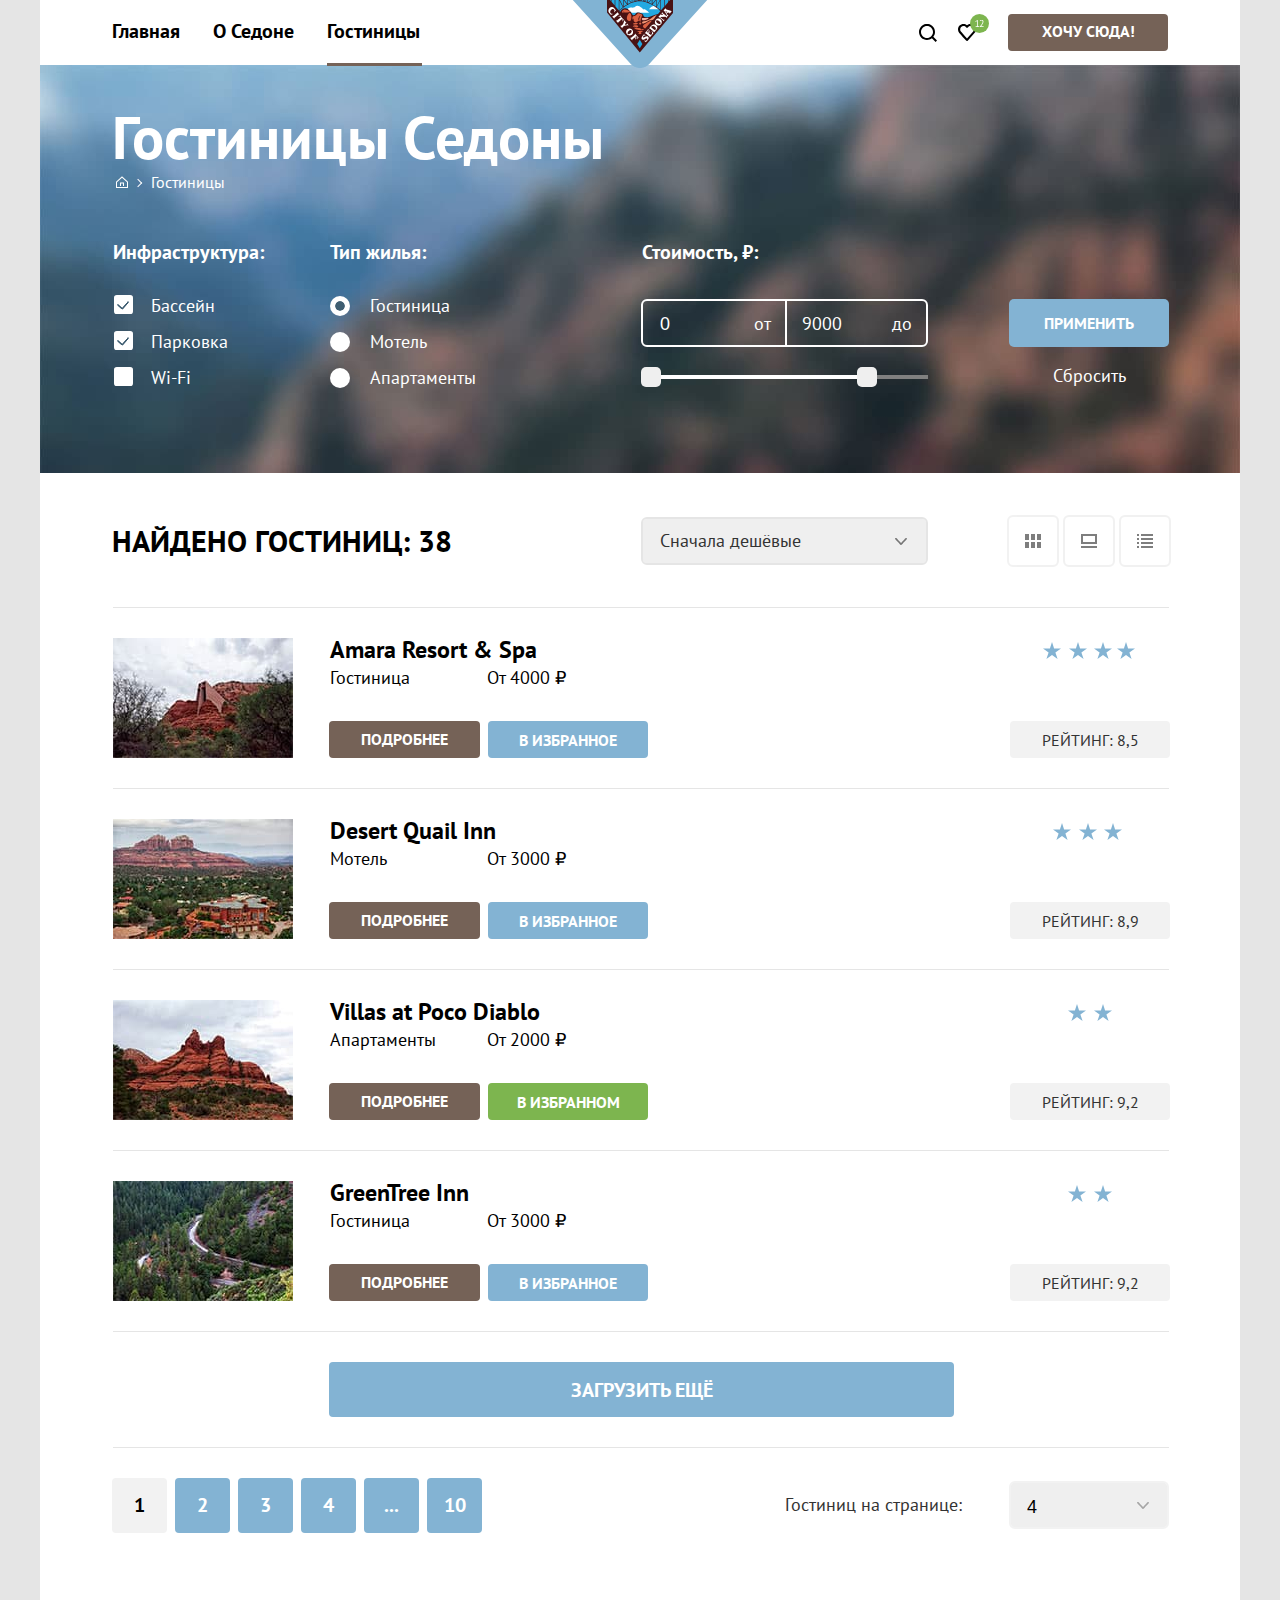
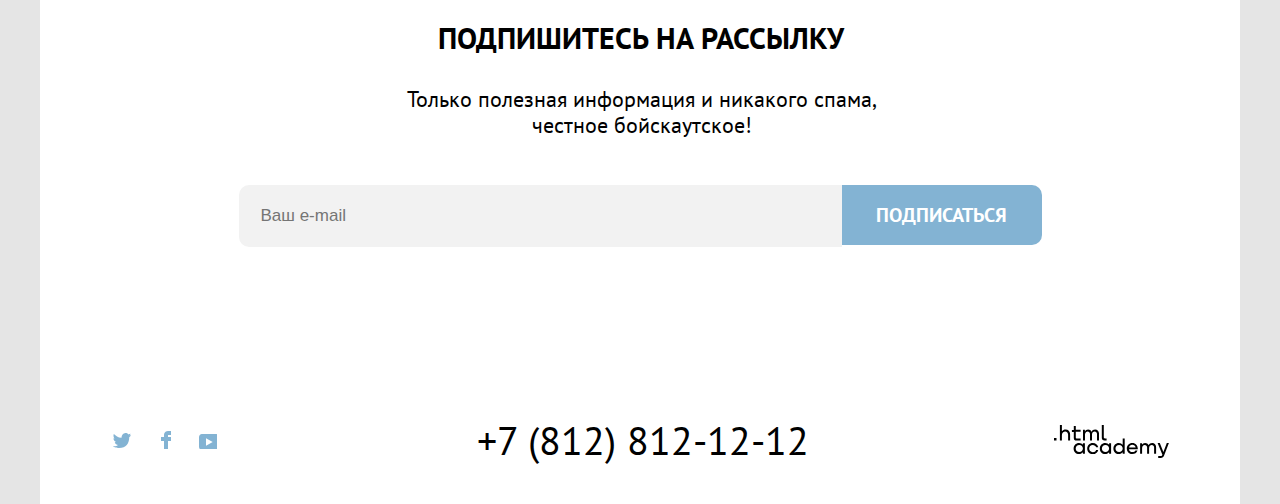
==== commit 749d0367: "Защита №2" ====
--- a/catalog.html
+++ b/catalog.html
@@ -21,7 +21,7 @@
               <a class="navigation-link link-hotels current-link-catalog" name="nav-hotels" href="catalog.html">Гостиницы</a>
             </li>
           </ul>
-       
+
           <div class="navigation-item-logo">
             <a class="navigation-link-logo" name="nav-logo" href="index.html">
               <img class="navigation-logo" src="img/logo-sedona.svg" width="138" height="70" alt="Логотип.">
@@ -59,10 +59,10 @@
     <main class="main-container main-catalog">
       <div class="page-container">
         <div class="catalog-sedona-image">
-          <img src="img/catalog/catalog-background.jpg" width="1200" height="408" alt="Фон «Sedona».">
+          <img class="catalog-sedona-image" src="img/catalog/catalog-background.jpg" width="1200" height="408" alt="Фон «Sedona».">
         </div>
         <section class="filters">
-          <div class="filters-form-wrapper"> 
+          <div class="filters-form-wrapper">
             <h1>Гостиницы Седоны</h1>
             <div class="icon-house-svg">
               <a name="house" href="#">
@@ -72,24 +72,24 @@
                 </svg>
               </a>
             </div>
-            <div class="icon-bird"><a name="bird" href="#"></a></div>
+            <div class="icon-bird"><span class="visually-hidden">Иконка птички.</span></div>
             <p><a class="hotels-sorting-link" name="hotels-sorting" href="#">Гостиницы</a></p>
-            <form action="https://echo.htmlacademy.ru" class="filters-form"> 
-              <div class="filters-form-first"> 
+            <form action="https://echo.htmlacademy.ru" class="filters-form">
+              <div class="filters-form-first">
                 <div class="filters-infrastructure">
                   <h3>Инфраструктура:</h3>
                   <ul class="filters-list">
                     <li class="filters-item">
-                      <input class="filters-input filters-input-checkbox" type="checkbox" name="waterpool" id="filters-waterpool" checked>
+                      <input class="filters-input filters-input-checkbox" type="checkbox" name="checkbox" id="filters-waterpool" checked>
                       <label for="filters-waterpool">Бассейн</label>
                     </li>
                     <li class="filters-item">
-                      <input class="filters-input filters-input-checkbox" type="checkbox" name="parking" id="filters-parking" checked>
-                      <label for="filters-parking">Парковка</label>                
-                    </li>
-                    <li class="filters-item">
-                      <input class="filters-input filters-input-checkbox" type="checkbox" name="wi-fi" id="filters-wi-fi">
-                      <label for="filters-wi-fi">Wi-Fi</label>                  
+                      <input class="filters-input filters-input-checkbox" type="checkbox" name="checkbox" id="filters-parking" checked>
+                      <label for="filters-parking">Парковка</label>
+                    </li>
+                    <li class="filters-item">
+                      <input class="filters-input filters-input-checkbox" type="checkbox" name="checkbox" id="filters-wi-fi">
+                      <label for="filters-wi-fi">Wi-Fi</label>
                     </li>
                   </ul>
                 </div>
@@ -98,16 +98,16 @@
                   <h3>Тип жилья:</h3>
                   <ul class="filters-list">
                     <li class="filters-item">
-                      <input class="filters-input filters-input-radio" type="radio" name="radio" id="filters-hotel" value="1" checked>
+                      <input class="filters-input filters-input-radio" type="radio" name="radio" id="filters-hotel" checked>
                       <label for="filters-hotel">Гостиница</label>
                     </li>
                     <li class="filters-item">
-                      <input class="filters-input filters-input-radio" type="radio" name="radio" id="filters-motel" value="2">
-                      <label for="filters-motel">Мотель</label>                
-                    </li>
-                    <li class="filters-item">
-                      <input class="filters-input filters-input-radio" type="radio" name="radio" id="filters-apartment" value="3">
-                      <label for="filters-apartment">Апартаменты</label>                  
+                      <input class="filters-input filters-input-radio" type="radio" name="radio" id="filters-motel">
+                      <label for="filters-motel">Мотель</label>
+                    </li>
+                    <li class="filters-item">
+                      <input class="filters-input filters-input-radio" type="radio" name="radio" id="filters-apartment">
+                      <label for="filters-apartment">Апартаменты</label>
                     </li>
                   </ul>
                 </div>
@@ -119,11 +119,11 @@
                   <div class="filters-range">
                     <div class="price-controls">
                       <label class="min-price" for="min-price-label">
-                        <input type="number" id="min-price-label" name="from" class="min-price-input" value="0"><span>от</span>
+                        <input type="text" id="min-price-label" name="from" class="min-price-input" value="0"><span>от</span>
                       </label>
-                      
+
                       <label class="max-price" for="max-price-label">
-                        <input type="number" id="max-price-label" name="till" class="max-price-input" value="9000"><span>до</span>
+                        <input type="text" id="max-price-label" name="till" class="max-price-input" value="9000"><span>до</span>
                       </label>
                     </div>
                     <div class="range-controls">
@@ -135,8 +135,8 @@
                       </div>
                     </div>
                   </div>
-                </fieldset> 
-                
+                </fieldset>
+
                 <div class="filters-button">
                   <button class="button filters-btn filters-button-apply" type="submit">Применить</button>
                   <button class="button filters-btn filters-button-reset" type="reset">Сбросить</button>
@@ -145,9 +145,9 @@
             </form>
           </div>
         </section>
-        
+
         <section class="sorting-container">
-          <div class="sorting-block">      
+          <div class="sorting-block">
             <h2>Найдено гостиниц: 38</h2>
             <form action="https://echo.htmlacademy.ru" class="sorting-type">
               <label class="visually-hidden" for="sorting">Сортировка.</label>
@@ -181,7 +181,7 @@
                 <h3 class="gallery-title"><a name="hotel-name-Amara" href="#">Amara Resort & Spa</a></h3>
                 <span class="gallery-hotel">Гостиница</span>
                 <span class="gallery-hotel-price">От 4000 ₽</span>
-              
+
                 <div class="gallery-hotel-info">
                   <div class="gallery-details"><a name="hotel-details-Amara" href="#"><span>подробнее</span></a></div>
                   <div class="gallery-booking"><button class="button gallery-btn" type="submit"><span>в избранное</span></button></div>
@@ -195,9 +195,9 @@
                   <p class="rating-star-forth"></p>
                 </div>
                 <button type="button" class="button">Рейтинг: 8,5</button>
-              </div>    
-            </section>
-  
+              </div>
+            </section>
+
             <section class="gallery-list">
               <div class="gallery-img">
                 <a name="gallery-hotel-2" href="#">
@@ -208,7 +208,7 @@
                 <h3 class="gallery-title"><a name="motel-name-Desert" href="#">Desert Quail Inn</a></h3>
                 <span class="gallery-hotel">Мотель</span>
                 <span class="gallery-hotel-price">От 3000 ₽</span>
-              
+
                 <div class="gallery-hotel-info">
                   <div class="gallery-details"><a name="motel-details-Desert" href="#"><span>подробнее</span></a></div>
                   <div class="gallery-booking"><button class="button gallery-btn" type="submit"><span>в избранное</span></button></div>
@@ -221,9 +221,9 @@
                   <p class="rating-star-third"></p>
                 </div>
                 <button type="button" class="button">Рейтинг: 8,9</button>
-              </div> 
-            </section>
-  
+              </div>
+            </section>
+
             <section class="gallery-list">
               <div class="gallery-img">
                 <a name="gallery-hotel-3" href="#">
@@ -234,7 +234,7 @@
                 <h3 class="gallery-title"><a name="apartment-name-Villas" href="#">Villas at Poco Diablo</a></h3>
                 <span class="gallery-hotel">Апартаменты</span>
                 <span class="gallery-hotel-price">От 2000 ₽</span>
-              
+
                 <div class="gallery-hotel-info">
                   <div class="gallery-details"><a name="apartment-details-Villas" href="#"><span>подробнее</span></a></div>
                   <div class="gallery-booking"><button class="button gallery-btn in-selected" type="submit"><span>в избранном</span></button></div>
@@ -246,8 +246,8 @@
                   <p class="rating-star-second"></p>
               </div>
               <button type="button" class="button">Рейтинг: 9,2</button>
-            </section>    
-            
+            </section>
+
             <section class="gallery-list">
               <div class="gallery-img">
                 <a name="gallery-hotel-4" href="#">
@@ -258,7 +258,7 @@
                 <h3 class="gallery-title"><a name="hotel-name-GreenThree" href="#">GreenTree Inn</a></h3>
                 <span class="gallery-hotel">Гостиница</span>
                 <span class="gallery-hotel-price">От 3000 ₽</span>
-              
+
                 <div class="gallery-hotel-info">
                   <div class="gallery-details"><a name="hotel-details-GreenThree" href="#"><span>подробнее</span></a></div>
                   <div class="gallery-booking"><button class="button gallery-btn" type="submit"><span>в избранное</span></button></div>
@@ -270,9 +270,9 @@
                   <p class="rating-star-second"></p>
                 </div>
                 <button type="button" class="button">Рейтинг: 9,2</button>
-              </div>    
-            </section>
-        
+              </div>
+            </section>
+
             <section class="gallery-download">
               <button class="button download-btn" type="submit">загрузить ещё</button>
             </section>
@@ -310,7 +310,7 @@
             </form>
           <div>
         </section>
-        
+
         <section class="subscription-container">
           <div class="subscription-block">
             <div class="subscription-item-catalog">
--- a/styles/styles.css
+++ b/styles/styles.css
@@ -60,7 +60,7 @@
   font-size: 16px;
   line-height: 24px;
   color: #000000;
-  background-color: #E5E5E5;
+  background-color: #f2f2f2;
 }
 
 .button {
@@ -76,7 +76,8 @@
 
 .page-container {
   width: 1200px;
-  margin: 0 auto; 
+  margin: 0 auto;
+  background-color: #F2F2F2;
 }
 
 .visually-hidden {
@@ -98,7 +99,7 @@
   margin-left: 40px;
   margin-right: 40px;
   margin: 0 auto;
-  background-color: #F2F2F2;
+  background-color: #E5E5E5;
 }
 
 .navigation {
@@ -108,7 +109,7 @@
   position: relative;
   width: 1200px;
   height: 65px;
-  margin: 0;
+  margin: 0 auto;
   padding: 0;
   background-color: #ffffff;
 }
@@ -132,7 +133,6 @@
   display: flex;
   height: 30px;
   margin: 0;
-  margin-left: px;
   padding: 0;
   font-family: "PT Sans", sans-serif;
   font-size: 20px;
@@ -177,7 +177,7 @@
 .current-link-index:active::after {
   opacity: 0;
 }
-  
+
 .link-hotels {
   position: relative;
   margin-right: 7px;
@@ -193,7 +193,7 @@
 }
 
 .navigation-list.navigation-user {
-  display: flex; 
+  display: flex;
   width: 315px;
   height: 40px;
   margin: 0;
@@ -244,7 +244,7 @@
 
 .navigation-user .link-search:focus,
 .navigation-user .link-like:focus {
-  outline: 3px solid #83B3D3; 
+  outline: 3px solid #83B3D3;
   border-radius: 10px;
 }
 
@@ -261,9 +261,9 @@
   left: 99px;
   width: 200px;
   height: 9px;
-  background-image: url("../img/piramid.png");
-  background-repeat: no-repeat;
-  background-position: 50% 50%; 
+  background-image: url("../img/pyramid.png");
+  background-repeat: no-repeat;
+  background-position: 50% 50%;
 }
 
 .navigation-item-like .popover {
@@ -439,7 +439,7 @@
 }
 
 .link-entrance:focus {
-  outline: 3px solid #83B3D3; 
+  outline: 3px solid #83B3D3;
   border-radius: 10px;
 }
 
@@ -458,7 +458,7 @@
   margin-left: 40px;
   margin-right: 40px;
   margin: 0 auto;
-  background-color: #F2F2F2;
+  background-color: #E5E5E5;
 }
 
 .main-container {
@@ -485,7 +485,7 @@
   left: 372px;
   width: 458px;
   height: 352px;
-  background-image: url(../img/welcome.png);
+  background-image: url("../img/welcome.svg");
   background-repeat: no-repeat;
   background-position: 50% 50%;
   background-size: 458px;
@@ -499,7 +499,7 @@
   width: 1200px;
   min-height: 57px;
   margin: 0 auto;
-  background-image: url(../img/vector.png);
+  background-image: url("../img/divider.svg");
   background-repeat: no-repeat;
 }
 
@@ -581,7 +581,7 @@
 
 .advantage-list {
   display: flex;
-  justify-content: space-between; 
+  justify-content: space-between;
   margin: 0;
   padding: 0;
   list-style: none;
@@ -591,6 +591,40 @@
   width: 400px;
   height: 384px;
   text-align: center;
+  position: relative;
+}
+
+.icon-house {
+  position: absolute;
+  top: 90px;
+  left: 164px;
+  width: 75px;
+  height: 72px;
+  background-image: url("../img/icon-1.svg");
+  background-repeat: no-repeat;
+  background-position: 50% 50%;
+}
+
+.icon-food {
+  position: absolute;
+  top: 90px;
+  left: 164px;
+  width: 74px;
+  height: 70px;
+  background-image: url("../img/icon-2.svg");
+  background-repeat: no-repeat;
+  background-position: 50% 50%;
+}
+
+.icon-souvenir {
+  position: absolute;
+  top: 85px;
+  left: 170px;
+  width: 64px;
+  height: 76px;
+  background-image: url("../img/icon-3.svg");
+  background-repeat: no-repeat;
+  background-position: 50% 50%;
 }
 
 .advantage-second-house,
@@ -598,15 +632,6 @@
   background-color: rgba(131, 179, 211, 0.12);
 }
 
-.icon-house,
-.icon-food {
-  margin-top: 90px;
-}
-
-.icon-souvenir {
-  margin-top: 85px;
-}
-
 .advantage-food-background {
   background-color: #ffffff;
 }
@@ -614,8 +639,9 @@
 .advantage-item h3 {
   font-size: 24px;
   text-transform: uppercase;
-  margin-top: 20px;
+  margin-top: 188px;
   margin-bottom: 20px;
+  margin-left: 2px;
 }
 
 .advantage-item p {
@@ -666,7 +692,7 @@
   width: 170px;
   height: 50px;
   line-height: 28px;
-  margin: 96px 0 35px 0;
+  margin: 98px 0 35px 0;
 }
 
 .advantage-item .advantage-item-number {
@@ -675,9 +701,10 @@
   margin-bottom: 21px;
 }
 
-.advantage-forth-area p + p,
-.advantage-forth-tourists p + p {
-  width: 240px;
+.advantage-forth-area p,
+.advantage-forth-tourists p {
+  display: block;
+  width: 250px;
   height: 40px;
   font-size: 18px;
 }
@@ -865,7 +892,7 @@
   margin-left: 40px;
   margin-right: 40px;
   margin: 0 auto;
-  background-color: #F2F2F2;
+  background-color: #E5E5E5;
 }
 
 .footer-section {
@@ -1007,7 +1034,7 @@
   background-position: center;
   border-radius: 50%;
   cursor: pointer;
-} 
+}
 
 .modal-close-button:hover {
   background-color: #E5E5E5;
@@ -1082,7 +1109,7 @@
 
 .form-field-first {
   margin: 0 0 0 30px;
-} 
+}
 
 .field-group::before {
   content: "";
@@ -1114,7 +1141,7 @@
 
 .form-field-second {
   margin: 0 0 0 25px;
-} 
+}
 
 .field-group span {
   display: inline-block;
@@ -1278,7 +1305,7 @@
   margin-left: 40px;
   margin-right: 40px;
   margin: 0 auto;
-  background-color: #F2F2F2;
+  background-color: #E5E5E5;
 }
 
 .catalog-sedona-image {
@@ -1347,20 +1374,14 @@
   border-bottom: none;
 }
 
-.icon-bird a {
-  width: 5px;
-  height: 5px;
-  display: block;
-  background-color: transparent;
-}
-
 .icon-bird:hover {
-  opacity: 60%;
+  opacity: 0;
 }
 
 .icon-bird:focus {
   border-color: transparent;
   background-color: transparent;
+  opacity: 0;
 }
 
 .icon-bird:active {
@@ -1435,9 +1456,10 @@
 }
 
 .filters-input {
-  position: absolute;
+  display: none;
+  /* position: absolute;
   z-index: -1;
-  opacity: 0;
+  opacity: 0; */
 }
 
 .filters-item label {
@@ -1466,17 +1488,19 @@
   content: "";
   display: block;
   position: absolute;
-  top: 1px;
-  left: -33px;
-  width: 7px;
-  height: 10px;
-  border: 3px solid #3F5E72;
+  top: 4px;
+  left: -32px;
+  width: 6px;
+  height: 9px;
+  border: 2px solid #3F5E72;
   border-top: none;
   border-left: none;
   border-radius: 2px;
   transform: rotate(41deg);
-  background-image: url("../img/catalog/checkbox-on.svg");
-  background-repeat: no-repeat;
+  color: #3F5E72;
+  background-image:  url("..img/catalog/checkbox-on.svg");
+  background-repeat: no-repeat;
+  background-position: 50% 50%;
   background-size: 0px;
   z-index: 1;
 }
@@ -1603,8 +1627,10 @@
   padding-top: 3px;
   padding-left: 17px;
   font-size: 18px;
+  color: #ffffff;
   background-color: transparent;
   border: none;
+  outline: none;
 }
 
 .max-price-input {
@@ -1618,6 +1644,8 @@
   font-weight: 400;
   font-size: 18px;
   border: none;
+  outline: none;
+  color: #ffffff;
   background-color: transparent;
   border-left: 2px solid #ffffff;
 }
@@ -1653,7 +1681,7 @@
   height: 20px;
   top: -8px;
   left: 1px;
-  background-image: url("../img/catalog/Rectangle-1.svg");
+  background-image: url("../img/catalog/rectangle-1.svg");
   background-repeat: no-repeat;
   background-position: 50% 50%;
   border: none;
@@ -1669,7 +1697,7 @@
   height: 20px;
   top: -8px;
   left: 217px;
-  background-image: url("../img/catalog/Rectangle-2.svg");
+  background-image: url("../img/catalog/rectangle-2.svg");
   background-repeat: no-repeat;
   background-position: 50% 50%;
   border: none;
@@ -2332,7 +2360,7 @@
   background-repeat: no-repeat;
   background-position: 50% 50%;
   opacity: 30%;
-} 
+}
 
 .subscription-container {
   width: 1200px;
@@ -2438,4 +2466,4 @@
 
 .subscription-button span:active {
   opacity: 30%;
-}+}
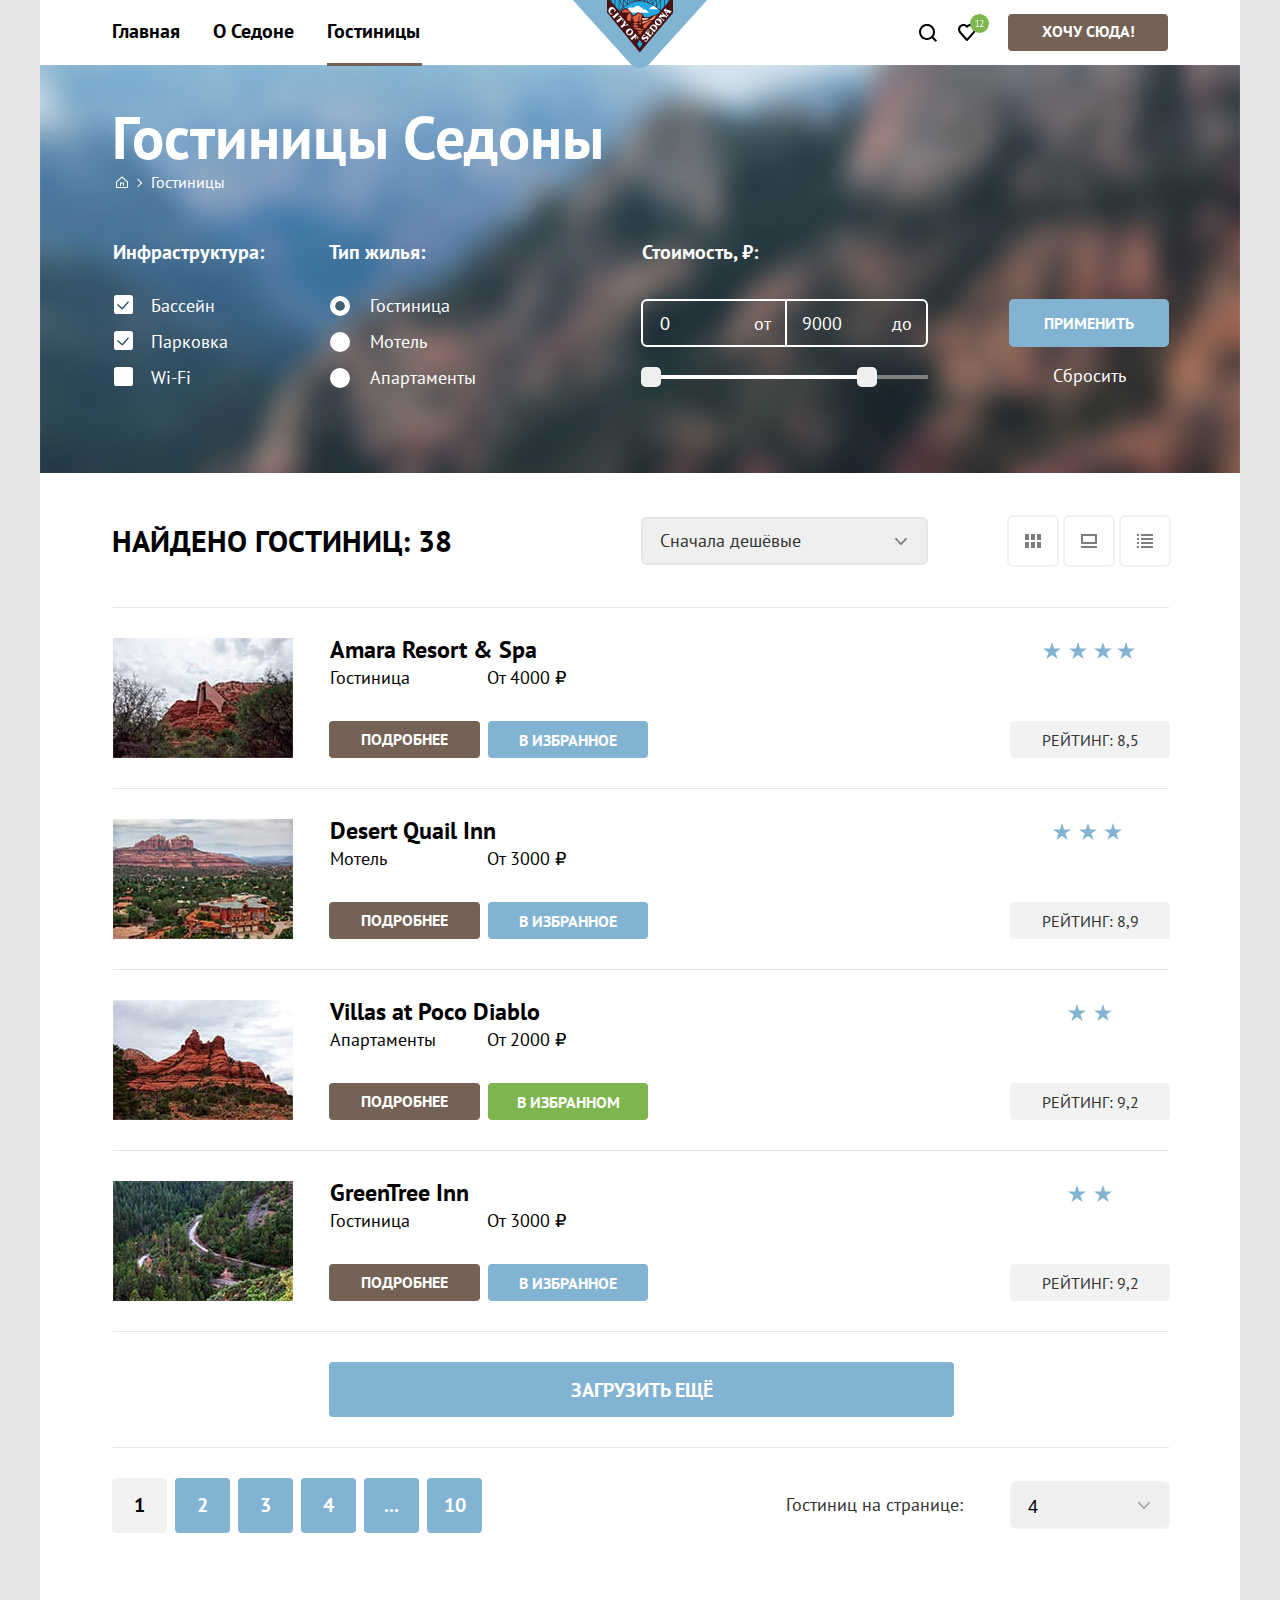
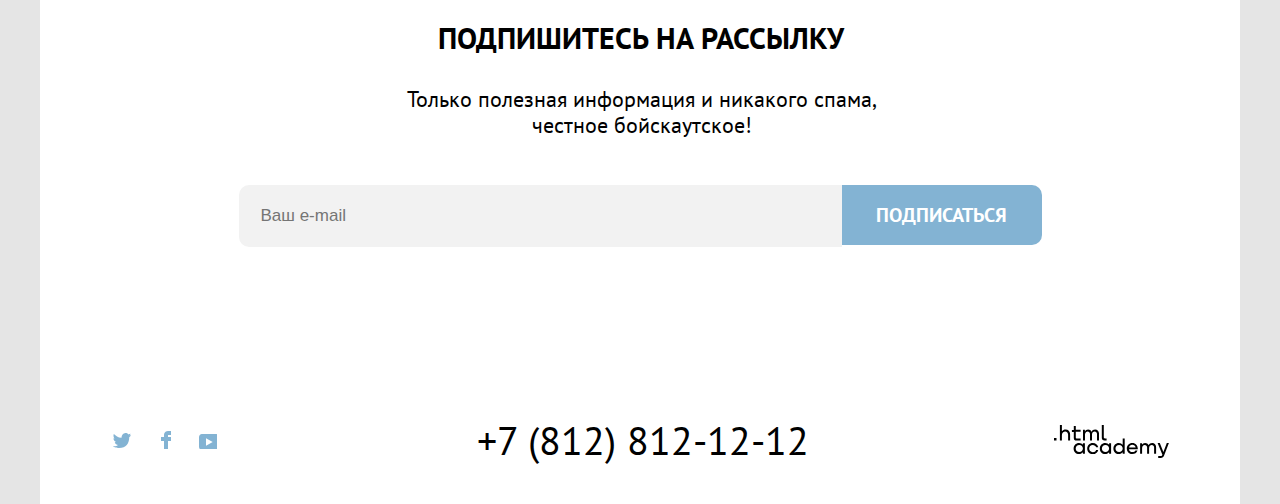
==== commit 118a1405: "Попытка №3 защита." ====
--- a/catalog.html
+++ b/catalog.html
@@ -4,7 +4,7 @@
     <meta charset="utf-8">
     <title>Каталог Седона</title>
     <link rel="stylesheet" href="styles/styles.css">
-    <link rel="icon" type="image/png" sizes="32x32" href="img/favicons/favicon-32.png">
+    <link rel="icon" type="image/png" sizes="32x32" href="favicon.ico">
   </head>
   <body>
     <header class="page-header">
@@ -58,9 +58,6 @@
 
     <main class="main-container main-catalog">
       <div class="page-container">
-        <div class="catalog-sedona-image">
-          <img class="catalog-sedona-image" src="img/catalog/catalog-background.jpg" width="1200" height="408" alt="Фон «Sedona».">
-        </div>
         <section class="filters">
           <div class="filters-form-wrapper">
             <h1>Гостиницы Седоны</h1>
@@ -76,6 +73,7 @@
             <p><a class="hotels-sorting-link" name="hotels-sorting" href="#">Гостиницы</a></p>
             <form action="https://echo.htmlacademy.ru" class="filters-form">
               <div class="filters-form-first">
+                <h2 class="visually-hidden">Поиска гостиниц в «Sedona».</h2>
                 <div class="filters-infrastructure">
                   <h3>Инфраструктура:</h3>
                   <ul class="filters-list">
@@ -157,13 +155,13 @@
             </form>
             <ul class="sorting-list">
               <li class="sorting-item">
-                <a class="sorting-link mode-tile" name="mode-tile-link" href="#"><button type=button><span class="visually-hidden">Кнопка-1.</span></button></a>
+                <button class="sorting-link mode-tile" type="button"><span class="visually-hidden">Кнопка-1.</span></button>
               </li>
               <li class="sorting-item">
-                <a class="sorting-link mode-slideshow" name="mode-slideshow-link" href="#"><button type="button"><span class="visually-hidden">Кнопка-2.</span></button></a>
+                <button class="sorting-link mode-slideshow" type="button"><span class="visually-hidden">Кнопка-2.</span></button>
               </li>
               <li class="sorting-item">
-                <a class="sorting-link mode-list" name="mode-list-link" href="#"><button type="button"><span class="visually-hidden">Кнопка-3.</span></button></a>
+                <button class="sorting-link mode-list" type="button"><span class="visually-hidden">Кнопка-3.</span></button>
               </li>
             </ul>
           </div>
@@ -244,8 +242,9 @@
                 <div class="gallery-stars gallery-stars-third">
                   <p class="rating-star-first"></p>
                   <p class="rating-star-second"></p>
-              </div>
-              <button type="button" class="button">Рейтинг: 9,2</button>
+                </div>
+                <button type="button" class="button">Рейтинг: 9,2</button>
+              </div>
             </section>
 
             <section class="gallery-list">
@@ -308,7 +307,7 @@
                 <option value="popular">4</option>
               </select>
             </form>
-          <div>
+          </div>
         </section>
 
         <section class="subscription-container">
@@ -353,7 +352,7 @@
                 <svg width="20" height="16" fill="none" role="img" aria-label="Значек Ютуба." xmlns="http://www.w3.org/2000/svg">
                   <g clip-path="url(#a)">
                     <path class="social-button" d="M17 0H2.9C1.2 0 0 1.5 0 3.2v9.5C0 14.5 1.2 16 2.9 16h14.3c1.5 0 2.9-1.5 2.9-3.2V3.2C19.9 1.5 18.7 0 17 0ZM7 11.8V4.2L13.7 8 7 11.8Z" fill="#83B3D3"/>
-                  </g><defs><clipPath id="a"><path fill="#fff" d="M0 0h20v16H0z"/></clipPath></defs>
+                  </g><defs><clipPath><path fill="#fff" d="M0 0h20v16H0z"/></clipPath></defs>
                 </svg>
                 <span class="visually-hidden">youtube.</span>
               </a>
--- a/styles/styles.css
+++ b/styles/styles.css
@@ -257,7 +257,7 @@
 .popover::before {
   content: "";
   position: absolute;
-  top: 1px;
+  top: -9px;
   left: 99px;
   width: 200px;
   height: 9px;
@@ -269,14 +269,12 @@
 .navigation-item-like .popover {
   display: none;
   position: absolute;
-  top: 40px;
+  top: 50px;
   right: 0px;
   width: 400px;
-  height: 300px;
-  background-image: url("../img/background.png");
-  background-repeat: no-repeat;
-  background-position: 50% 50%;
-  border: none;
+  height: 235px;
+  background-color: #ffffff;
+  outline: 1px solid #E5E5E5;
   border-top-left-radius: 20px;
   border-top-right-radius: 20px;
   z-index: 1;
@@ -476,6 +474,7 @@
   width: 1200px;
   height: 485px;
   position: relative;
+  background-image: url("../img/index-background.png");
   z-index: 0;
 }
 
@@ -785,6 +784,7 @@
 }
 
 .subscription {
+  display: block;
   width: 1200px;
   height: 411px;
   position: relative;
@@ -820,6 +820,7 @@
   color: #ffffff;
   margin: 0 auto 48px auto;
   font-size: 22px;
+
 }
 
 .page-subscription {
@@ -1125,7 +1126,7 @@
   cursor: pointer;
 }
 
-.field-group:after {
+.field-group::after {
   content: "";
   position: absolute;
   top: 215px;
@@ -1155,7 +1156,7 @@
   font-weight: 400;
 }
 
-.form-field-second + span {
+.field-group .field-info-second  {
   color: #333333;
 }
 
@@ -1173,10 +1174,6 @@
   align-content: center;
   width: 267px;
   height: 50px;
-}
-
-.field-pagination-adult {
-  position: relative;
 }
 
 .field-pagination-adult label,
@@ -1237,6 +1234,7 @@
 }
 
 .button-pagination {
+  display: block;
   width: 50px;
   height: 50px;
   border: none;
@@ -1308,12 +1306,11 @@
   background-color: #E5E5E5;
 }
 
-.catalog-sedona-image {
-  position: relative;
-}
-
-.catalog-sedona-image img {
-  display: block;
+.filters {
+  display: block;
+  width: 1200px;
+  height: 408px;
+  background-image: url("../img/catalog/catalog-background.png");
 }
 
 .filters-form-wrapper {
@@ -1391,6 +1388,7 @@
 .filters {
   display: block;
   width: 1200px;
+  margin: 0;
 }
 
 .filters-form-wrapper p {
@@ -1457,9 +1455,6 @@
 
 .filters-input {
   display: none;
-  /* position: absolute;
-  z-index: -1;
-  opacity: 0; */
 }
 
 .filters-item label {
@@ -1525,7 +1520,7 @@
 }
 
 .filters-housing h3 {
-  margin-left: 8px;
+  margin-left: 7px;
   font-family: "PT Sans", sans-serif;
   font-style: normal;
   font-size: 20px;
@@ -1881,7 +1876,7 @@
   position: relative;
 }
 
-.sorting-item button {
+.sorting-link {
   width: 48px;
   height: 48px;
   border: none;
@@ -1899,7 +1894,7 @@
   outline: 2px solid #000000;
 }
 
-.mode-tile button::after {
+.sorting-item .mode-tile::after {
   content: "";
   position: absolute;
   top: 17px;
@@ -1911,7 +1906,7 @@
   background-position: 50% 50%;
 }
 
-.mode-slideshow button::after {
+.sorting-item .mode-slideshow::after {
   content: "";
   position: absolute;
   top: 17px;
@@ -1923,7 +1918,7 @@
   background-position: 50% 50%;
 }
 
-.mode-list button::after {
+.sorting-item .mode-list::after {
   content: "";
   position: absolute;
   top: 17px;
@@ -2072,7 +2067,7 @@
   outline: none;
 }
 
-.gallery-details a span:active {
+.gallery-details span:active {
   opacity: 30%;
 }
 
